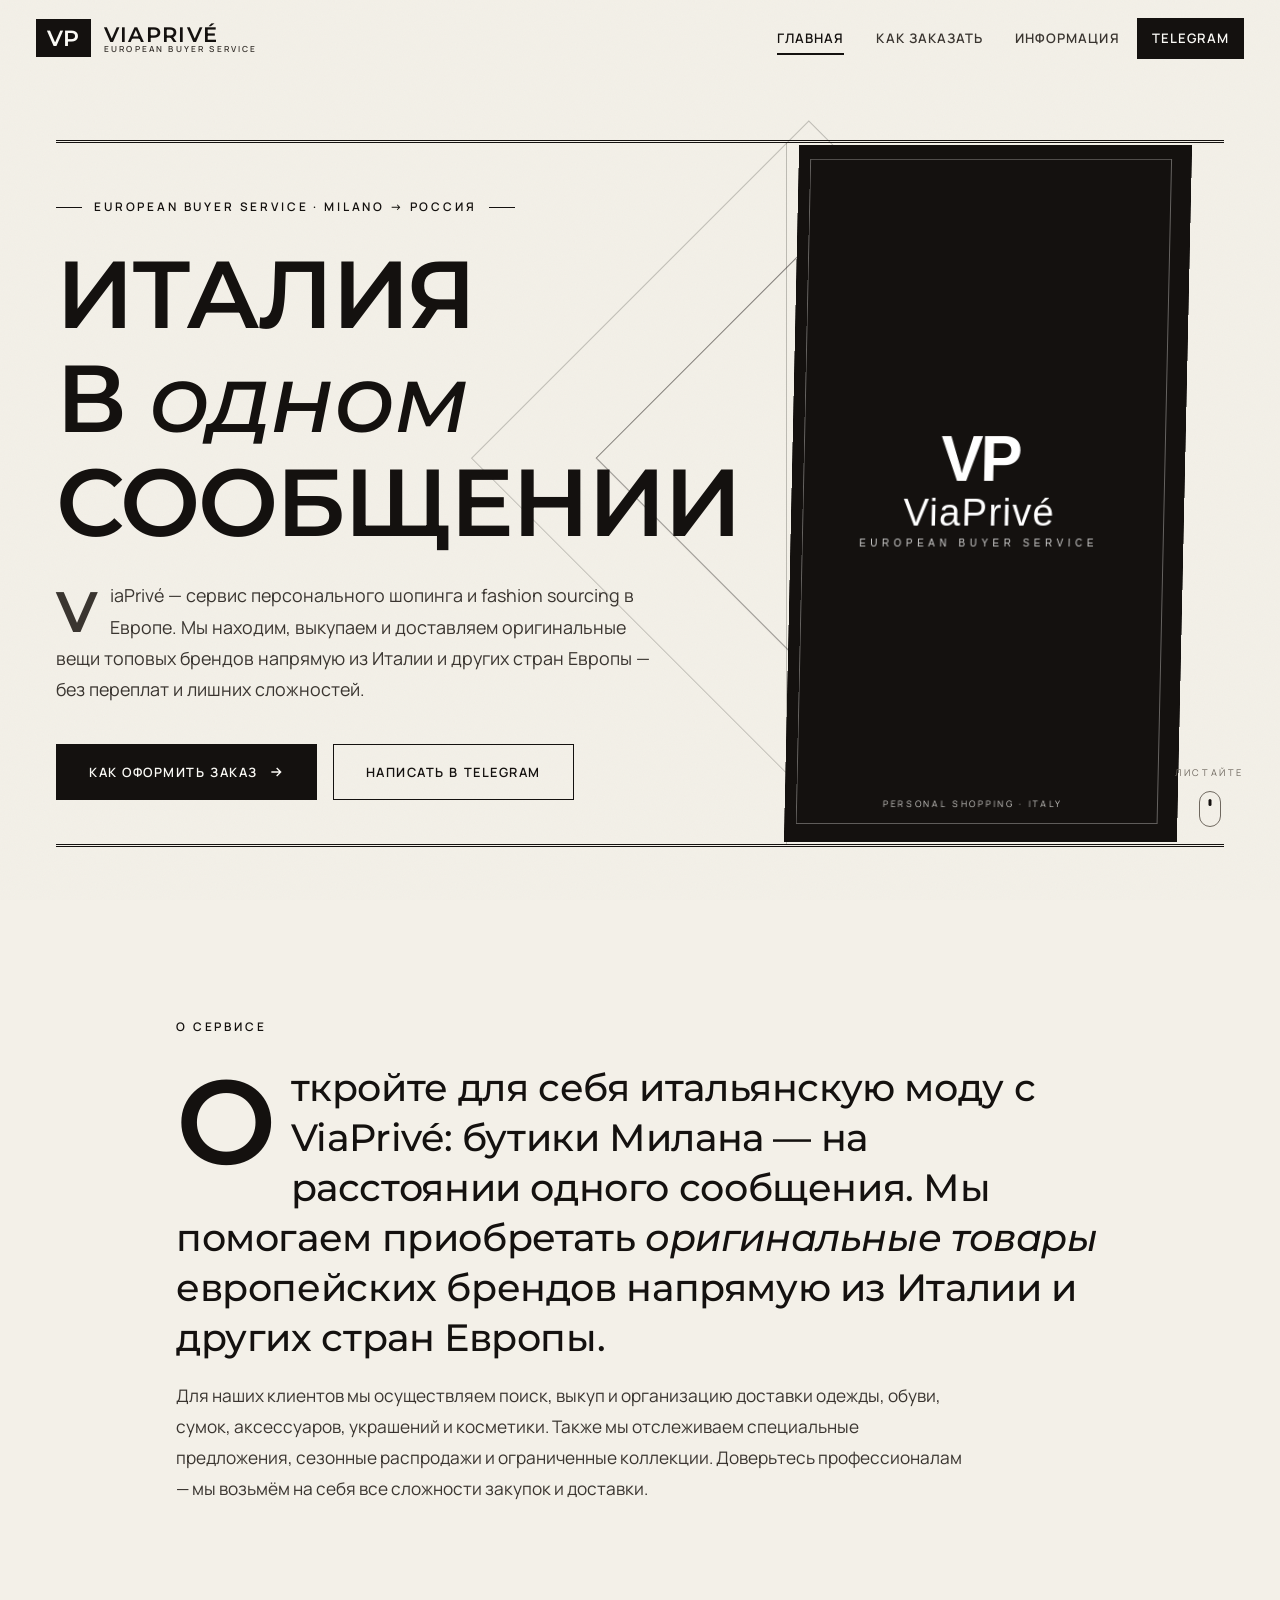
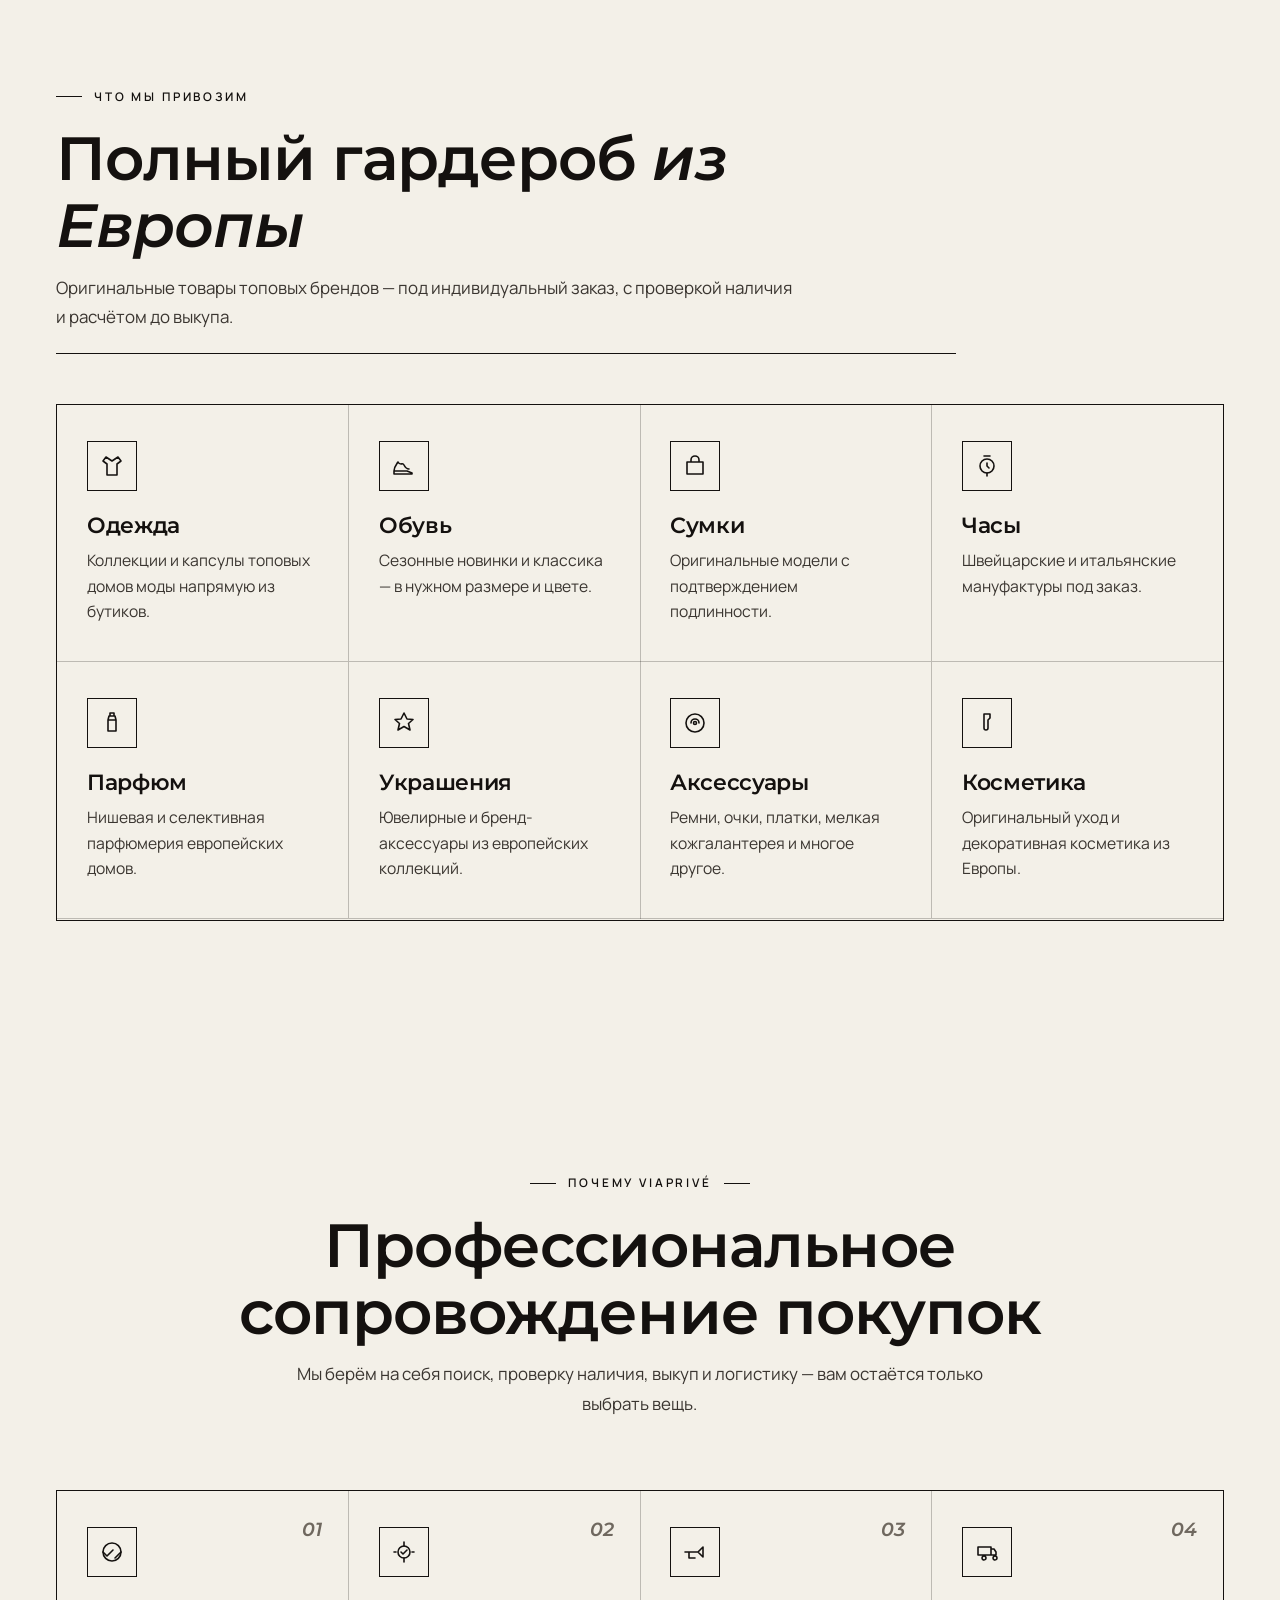
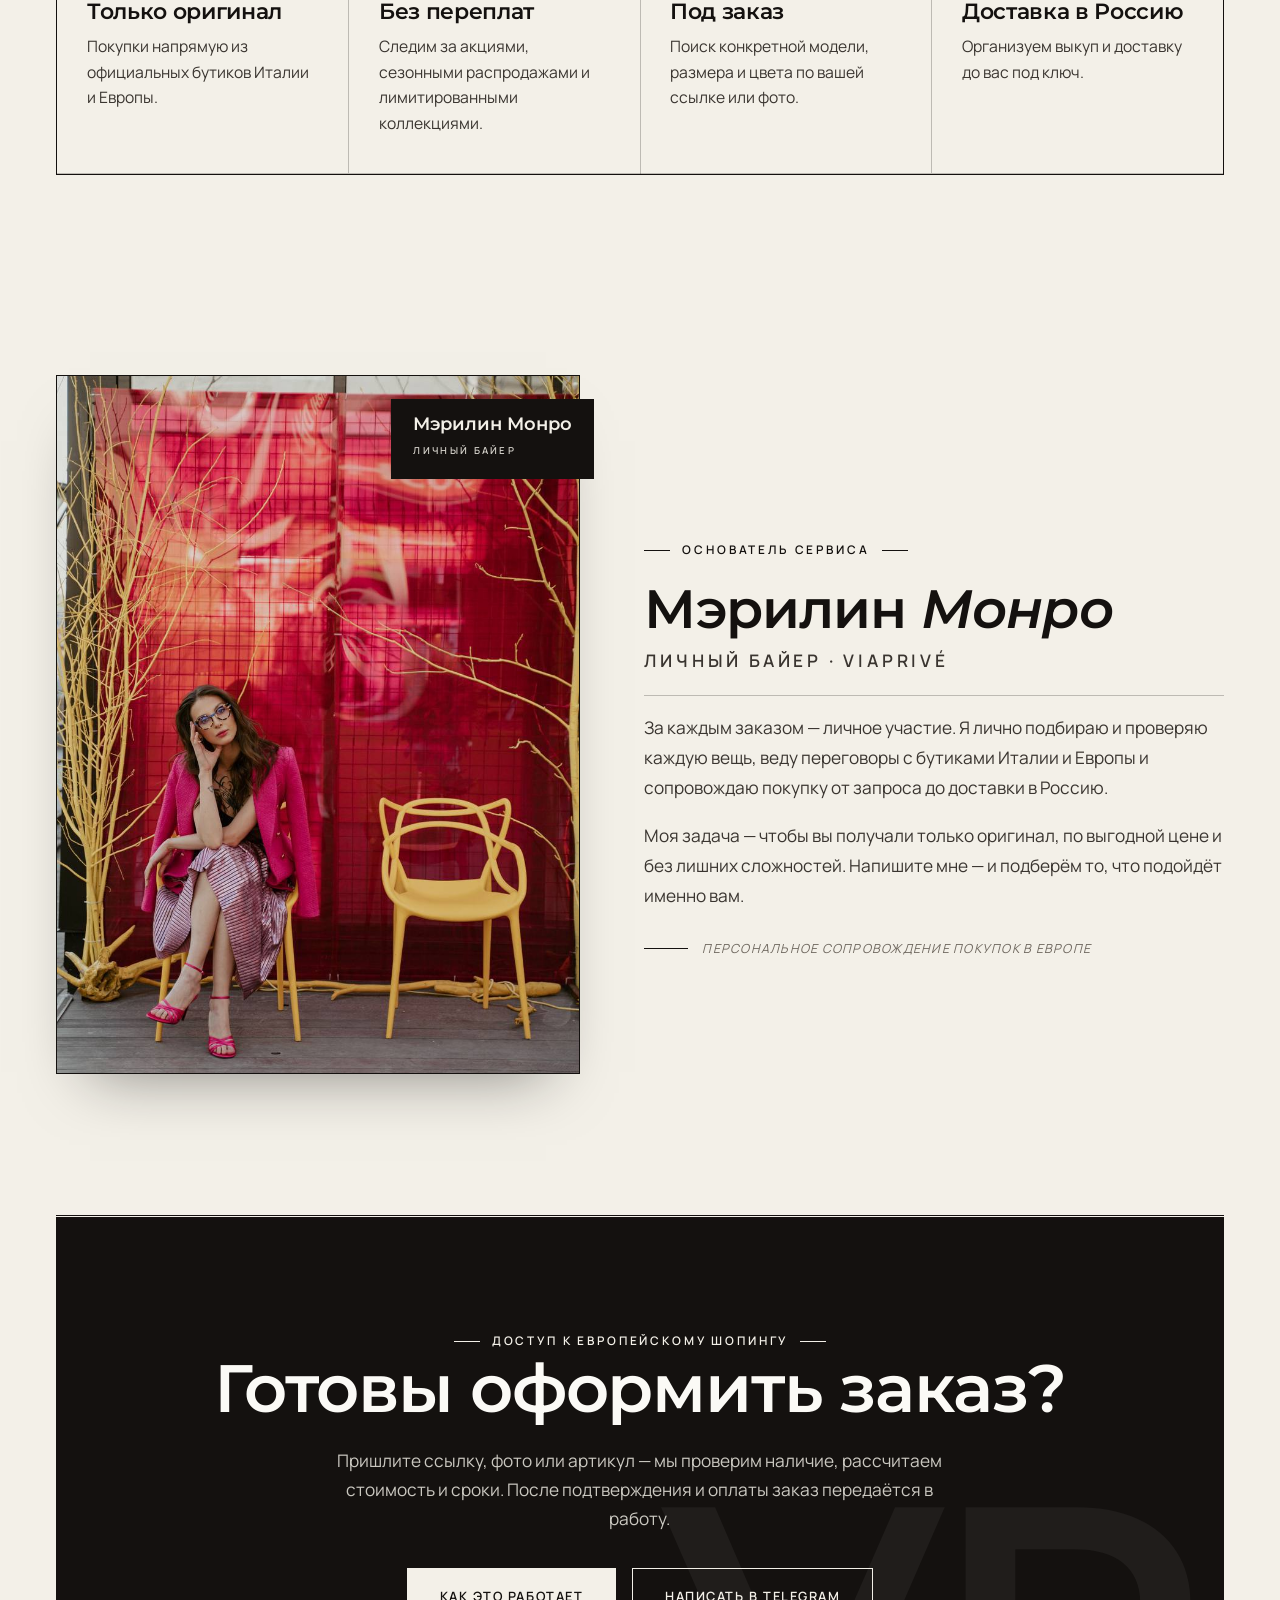
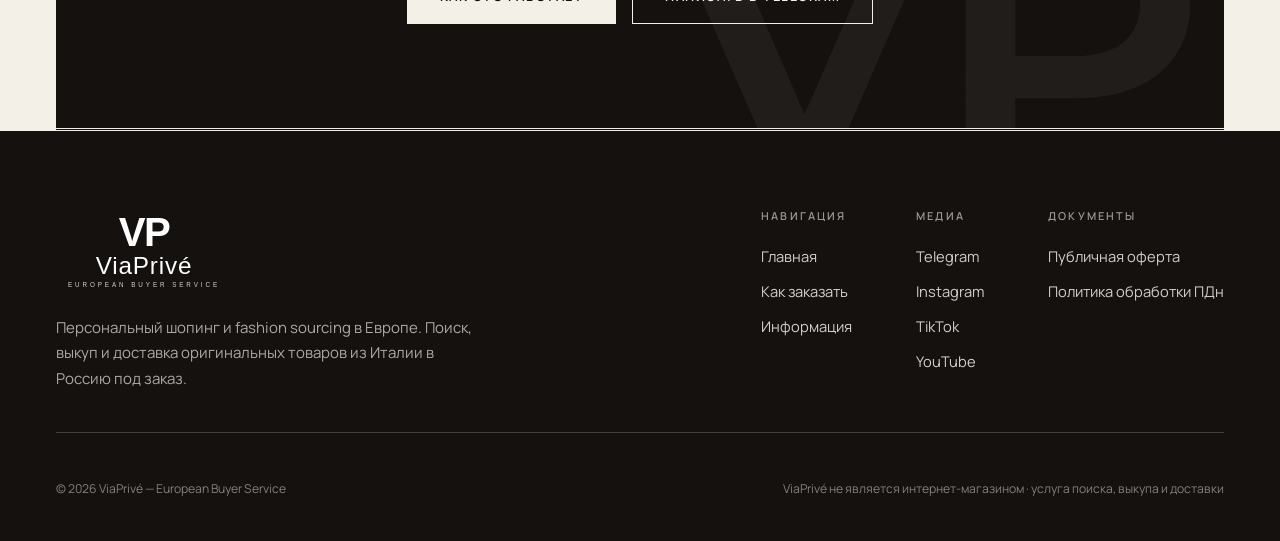
==== index.html @ d869f041 "Initial commit" ====
<!DOCTYPE html>
<html lang="ru">
<head>
<meta charset="UTF-8" />
<meta name="viewport" content="width=device-width, initial-scale=1.0" />
<title>ViaPrivé — персональный шопинг и fashion sourcing в Европе</title>
<meta name="description" content="ViaPrivé — сервис персонального шопинга и fashion sourcing в Европе. Поиск, выкуп и доставка оригинальной одежды, обуви, сумок, аксессуаров, часов и парфюма из Италии в Россию под заказ." />
<link rel="preconnect" href="https://fonts.googleapis.com">
<link rel="preconnect" href="https://fonts.gstatic.com" crossorigin>
<link href="https://fonts.googleapis.com/css2?family=Montserrat:ital,wght@0,300;0,400;0,500;0,600;0,700;1,400;1,500&family=Manrope:wght@300;400;500;600;700&display=swap" rel="stylesheet">
<link rel="stylesheet" href="assets/css/style.css">
<link rel="icon" href="assets/img/logo-dark.svg">
</head>
<body>

<!-- Занавес перехода -->
<div class="curtain"><img src="assets/img/logo-white.svg" alt="ViaPrivé"></div>

<!-- Навигация -->
<header class="nav">
  <a class="nav__logo" href="index.html" data-link><span class="mark">VP</span><span class="word"><b>ViaPrivé</b><small>European Buyer Service</small></span></a>
  <nav class="nav__links">
    <a href="index.html" class="active" data-link>Главная</a>
    <a href="order.html" data-link>Как заказать</a>
    <a href="info.html" data-link>Информация</a>
    <a href="#" class="nav__cta" target="_blank" rel="noopener">Telegram</a>
  </nav>
  <div class="nav__burger" aria-label="Меню"><span></span><span></span><span></span></div>
</header>

<!-- HERO -->
<section class="hero">
  <div class="hero__scene">
    <div class="hero__orb orb-1"></div>
    <div class="hero__orb orb-2"></div>
    <div class="hero__ring ring-1"></div>
    <div class="hero__ring ring-2"></div>
  </div>

  <div class="wrap">
    <div class="hero__inner">
      <div class="hero__copy">
        <span class="eyebrow">European Buyer Service · Milano → Россия</span>
        <h1>
          Италия<br>
          в <span class="serif-it gold">одном</span><br>
          сообщении
        </h1>
        <p class="hero__lead">
          ViaPrivé — сервис персонального шопинга и fashion sourcing в Европе.
          Мы находим, выкупаем и доставляем оригинальные вещи топовых брендов
          напрямую из Италии и других стран Европы — без переплат и лишних сложностей.
        </p>
        <div class="hero__actions">
          <a href="order.html" class="btn btn--gold" data-link>
            Как оформить заказ
            <svg viewBox="0 0 24 24" fill="none" stroke="currentColor" stroke-width="2"><path d="M5 12h14M13 6l6 6-6 6"/></svg>
          </a>
          <a href="#" class="btn btn--ghost" target="_blank" rel="noopener">Написать в Telegram</a>
        </div>
      </div>

      <div class="hero__card tilt" data-tilt="6">
        <img src="assets/img/logo-white.svg" alt="ViaPrivé">
        <span class="card-tag">Personal Shopping · Italy</span>
      </div>
    </div>
  </div>

  <div class="hero__scroll">
    <span>Листайте</span>
    <div class="mouse"></div>
  </div>
</section>

<!-- О СЕРВИСЕ -->
<section class="section">
  <div class="wrap lead-block reveal">
    <span class="eyebrow" style="display:block;margin-bottom:26px">О сервисе</span>
    <p>
      Откройте для себя итальянскую моду с ViaPrivé: бутики Милана — на расстоянии
      одного сообщения. Мы помогаем приобретать <span class="gold">оригинальные товары</span>
      европейских брендов напрямую из Италии и других стран Европы.
    </p>
    <p>
      Для наших клиентов мы осуществляем поиск, выкуп и организацию доставки одежды,
      обуви, сумок, аксессуаров, украшений и косметики. Также мы отслеживаем
      специальные предложения, сезонные распродажи и ограниченные коллекции.
      Доверьтесь профессионалам — мы возьмём на себя все сложности закупок и доставки.
    </p>
  </div>
</section>

<!-- КАТЕГОРИИ -->
<section class="section section--tight">
  <div class="wrap">
    <div class="section__head reveal">
      <span class="eyebrow">Что мы привозим</span>
      <h2>Полный гардероб <span class="serif-it gold">из Европы</span></h2>
      <p>Оригинальные товары топовых брендов — под индивидуальный заказ, с проверкой наличия и расчётом до выкупа.</p>
    </div>
    <div class="grid">
      <article class="card tilt reveal" data-d="1">
        <div class="card__icon"><svg viewBox="0 0 24 24" fill="none" stroke-width="1.6" stroke-linecap="round" stroke-linejoin="round"><path d="M6 3l6 4 6-4 3 4-4 3v11H7V10L3 7z"/></svg></div>
        <h3>Одежда</h3>
        <p>Коллекции и капсулы топовых домов моды напрямую из бутиков.</p>
      </article>
      <article class="card tilt reveal" data-d="2">
        <div class="card__icon"><svg viewBox="0 0 24 24" fill="none" stroke-width="1.6" stroke-linecap="round" stroke-linejoin="round"><path d="M2 17h13l5 2v1H2zM2 17c0-4 2-6 4-9 1 2 2 2 3 2s2-1 3 1 3 4 5 4"/></svg></div>
        <h3>Обувь</h3>
        <p>Сезонные новинки и классика — в нужном размере и цвете.</p>
      </article>
      <article class="card tilt reveal" data-d="3">
        <div class="card__icon"><svg viewBox="0 0 24 24" fill="none" stroke-width="1.6" stroke-linecap="round" stroke-linejoin="round"><path d="M4 8h16v12H4zM8 8V6a4 4 0 0 1 8 0v2"/></svg></div>
        <h3>Сумки</h3>
        <p>Оригинальные модели с подтверждением подлинности.</p>
      </article>
      <article class="card tilt reveal" data-d="4">
        <div class="card__icon"><svg viewBox="0 0 24 24" fill="none" stroke-width="1.6" stroke-linecap="round" stroke-linejoin="round"><circle cx="12" cy="12" r="7"/><path d="M12 9v3l2 2M9 2h6M12 19v3"/></svg></div>
        <h3>Часы</h3>
        <p>Швейцарские и итальянские мануфактуры под заказ.</p>
      </article>
      <article class="card tilt reveal" data-d="1">
        <div class="card__icon"><svg viewBox="0 0 24 24" fill="none" stroke-width="1.6" stroke-linecap="round" stroke-linejoin="round"><path d="M10 2h4v3h-4zM9 5h6l1 4H8zM8 9h8v11H8z"/></svg></div>
        <h3>Парфюм</h3>
        <p>Нишевая и селективная парфюмерия европейских домов.</p>
      </article>
      <article class="card tilt reveal" data-d="2">
        <div class="card__icon"><svg viewBox="0 0 24 24" fill="none" stroke-width="1.6" stroke-linecap="round" stroke-linejoin="round"><path d="M12 2l3 6 6 .5-4.5 4L18 19l-6-3.5L6 19l1.5-6.5L3 8.5 9 8z"/></svg></div>
        <h3>Украшения</h3>
        <p>Ювелирные и бренд-аксессуары из европейских коллекций.</p>
      </article>
      <article class="card tilt reveal" data-d="3">
        <div class="card__icon"><svg viewBox="0 0 24 24" fill="none" stroke-width="1.6" stroke-linecap="round" stroke-linejoin="round"><circle cx="12" cy="12" r="9"/><path d="M8 12a4 4 0 0 1 8 0"/><circle cx="12" cy="12" r="1.5"/></svg></div>
        <h3>Аксессуары</h3>
        <p>Ремни, очки, платки, мелкая кожгалантерея и многое другое.</p>
      </article>
      <article class="card tilt reveal" data-d="4">
        <div class="card__icon"><svg viewBox="0 0 24 24" fill="none" stroke-width="1.6" stroke-linecap="round" stroke-linejoin="round"><path d="M9 3h6v4l-2 2v8a2 2 0 0 1-2 2 2 2 0 0 1-2-2V9L9 7z"/></svg></div>
        <h3>Косметика</h3>
        <p>Оригинальный уход и декоративная косметика из Европы.</p>
      </article>
    </div>
  </div>
</section>

<!-- MARQUEE -->
<div class="marquee reveal">
  <div class="marquee__track">
    <span>Milano</span><span>·</span><span>Original</span><span>·</span><span>Personal Shopping</span><span>·</span><span>Italia</span><span>·</span><span>Fashion Sourcing</span><span>·</span><span>Europe</span><span>·</span>
    <span>Milano</span><span>·</span><span>Original</span><span>·</span><span>Personal Shopping</span><span>·</span><span>Italia</span><span>·</span><span>Fashion Sourcing</span><span>·</span><span>Europe</span><span>·</span>
  </div>
</div>

<!-- ПРЕИМУЩЕСТВА -->
<section class="section">
  <div class="wrap">
    <div class="section__head center reveal">
      <span class="eyebrow">Почему ViaPrivé</span>
      <h2>Профессиональное сопровождение покупок</h2>
      <p>Мы берём на себя поиск, проверку наличия, выкуп и логистику — вам остаётся только выбрать вещь.</p>
    </div>
    <div class="grid">
      <article class="card tilt reveal" data-d="1">
        <span class="card__num">01</span>
        <div class="card__icon"><svg viewBox="0 0 24 24" fill="none" stroke-width="1.6" stroke-linecap="round" stroke-linejoin="round"><path d="M3 12l4 4 6-6M21 12l-6 6"/><circle cx="12" cy="12" r="9"/></svg></div>
        <h3>Только оригинал</h3>
        <p>Покупки напрямую из официальных бутиков Италии и Европы.</p>
      </article>
      <article class="card tilt reveal" data-d="2">
        <span class="card__num">02</span>
        <div class="card__icon"><svg viewBox="0 0 24 24" fill="none" stroke-width="1.6" stroke-linecap="round" stroke-linejoin="round"><path d="M12 2v4M12 18v4M4 12H2M22 12h-2"/><circle cx="12" cy="12" r="6"/><path d="M9 12l2 2 4-4"/></svg></div>
        <h3>Без переплат</h3>
        <p>Следим за акциями, сезонными распродажами и лимитированными коллекциями.</p>
      </article>
      <article class="card tilt reveal" data-d="3">
        <span class="card__num">03</span>
        <div class="card__icon"><svg viewBox="0 0 24 24" fill="none" stroke-width="1.6" stroke-linecap="round" stroke-linejoin="round"><path d="M2 12h13l5-5v10l-5-5M6 12v6h6"/></svg></div>
        <h3>Под заказ</h3>
        <p>Поиск конкретной модели, размера и цвета по вашей ссылке или фото.</p>
      </article>
      <article class="card tilt reveal" data-d="4">
        <span class="card__num">04</span>
        <div class="card__icon"><svg viewBox="0 0 24 24" fill="none" stroke-width="1.6" stroke-linecap="round" stroke-linejoin="round"><path d="M3 7h13v8H3zM16 9h3l2 3v3h-5M7 18a2 2 0 1 0 0-.1M18 18a2 2 0 1 0 0-.1"/></svg></div>
        <h3>Доставка в Россию</h3>
        <p>Организуем выкуп и доставку до вас под ключ.</p>
      </article>
    </div>
  </div>
</section>

<!-- ОСНОВАТЕЛЬ -->
<section class="section founder">
  <div class="wrap">
    <div class="founder__inner">
      <div class="founder__media reveal">
        <div class="founder__photo tilt" data-tilt="6">
          <img src="assets/img/founder.jpg" alt="Арина Маликова — личный байер ViaPrivé">
        </div>
        <div class="founder__badge">
          <b>Мэрилин Монро</b>
          <span>Личный байер</span>
        </div>
      </div>
      <div class="founder__copy reveal" data-d="1">
        <span class="eyebrow">Основатель сервиса</span>
        <h2>Мэрилин<span class="serif-it gold"> Монро</span></h2>
        <p class="founder__role">Личный байер · ViaPrivé</p>
        <p>
          За каждым заказом — личное участие. Я лично подбираю и проверяю каждую вещь,
          веду переговоры с бутиками Италии и Европы и сопровождаю покупку от запроса
          до доставки в Россию.
        </p>
        <p>
          Моя задача — чтобы вы получали только оригинал, по выгодной цене и без лишних
          сложностей. Напишите мне — и подберём то, что подойдёт именно вам.
        </p>
        <div class="founder__sign">Персональное сопровождение покупок в Европе</div>
      </div>
    </div>
  </div>
</section>

<!-- CTA -->
<section class="cta">
  <div class="wrap">
    <div class="cta__card tilt reveal" data-tilt="4">
      <span class="eyebrow">Доступ к европейскому шопингу</span>
      <h2>Готовы оформить заказ?</h2>
      <p>Пришлите ссылку, фото или артикул — мы проверим наличие, рассчитаем стоимость и сроки. После подтверждения и оплаты заказ передаётся в работу.</p>
      <div class="cta__actions">
        <a href="order.html" class="btn btn--gold" data-link>Как это работает</a>
        <a href="#" class="btn btn--ghost" target="_blank" rel="noopener">Написать в Telegram</a>
      </div>
    </div>
  </div>
</section>

<!-- FOOTER -->
<footer class="footer">
  <div class="wrap">
    <div class="footer__top">
      <div class="footer__brand">
        <img src="assets/img/logo-white.svg" alt="ViaPrivé">
        <p>Персональный шопинг и fashion sourcing в Европе. Поиск, выкуп и доставка оригинальных товаров из Италии в Россию под заказ.</p>
      </div>
      <div class="footer__cols">
        <div class="footer__col">
          <h4>Навигация</h4>
          <a href="index.html" data-link>Главная</a>
          <a href="order.html" data-link>Как заказать</a>
          <a href="info.html" data-link>Информация</a>
        </div>
        <div class="footer__col">
          <h4>Медиа</h4>
          <a href="#" target="_blank" rel="noopener">Telegram</a>
          <a href="#" target="_blank" rel="noopener">Instagram</a>
          <a href="#" target="_blank" rel="noopener">TikTok</a>
          <a href="#" target="_blank" rel="noopener">YouTube</a>
        </div>
        <div class="footer__col">
          <h4>Документы</h4>
          <a href="info.html" data-link>Публичная оферта</a>
          <a href="info.html" data-link>Политика обработки ПДн</a>
        </div>
      </div>
    </div>
    <div class="footer__bottom">
      <span>© 2026 ViaPrivé — European Buyer Service</span>
      <span>ViaPrivé не является интернет-магазином · услуга поиска, выкупа и доставки</span>
    </div>
  </div>
</footer>

<script src="assets/js/main.js"></script>
</body>
</html>
---- assets/css/style.css ----
/* ============================================================
   ViaPrivé — European Buyer Service
   ГАЗЕТА · чёрно-белая печать · засечные заголовки + читаемый текст
   ============================================================ */

:root {
  --paper:    #f3f0e8;
  --paper-2:  #eae6db;
  --white:    #fbfaf6;
  --ink:      #14110f;
  --ink-soft: #3a3530;
  --ink-dim:  #6f685f;
  --line:     rgba(20,17,15,.24);
  --line-2:   rgba(20,17,15,.5);
  --maxw:     1240px;
  --display: "Montserrat", -apple-system, BlinkMacSystemFont, sans-serif; /* заголовки — премиальный sans */
  --sans:    "Manrope", -apple-system, BlinkMacSystemFont, sans-serif;     /* читаемый текст */
  --ease:  cubic-bezier(.22,.61,.36,1);
}

* { margin: 0; padding: 0; box-sizing: border-box; }
html { scroll-behavior: smooth; }

body {
  font-family: var(--sans);
  background: var(--paper);
  color: var(--ink);
  font-size: 17px;
  line-height: 1.72;
  overflow-x: hidden;
  -webkit-font-smoothing: antialiased;
}
/* лёгкая газетная зернистость */
body::after {
  content: ""; position: fixed; inset: 0; z-index: -1; pointer-events: none;
  background-image: url("data:image/svg+xml,%3Csvg xmlns='http://www.w3.org/2000/svg' width='120' height='120'%3E%3Cfilter id='n'%3E%3CfeTurbulence type='fractalNoise' baseFrequency='.85' numOctaves='2'/%3E%3C/filter%3E%3Crect width='100%25' height='100%25' filter='url(%23n)' opacity='.03'/%3E%3C/svg%3E");
  mix-blend-mode: multiply;
}

img { max-width: 100%; display: block; }
a { color: inherit; text-decoration: none; }
.wrap { width: 100%; max-width: var(--maxw); margin: 0 auto; padding: 0 36px; }

/* ---------- Типографика ---------- */
h1, h2, h3 { font-family: var(--display); font-weight: 600; line-height: 1.1; letter-spacing: -.015em; }
.eyebrow {
  display: inline-flex; align-items: center; gap: 12px;
  font-family: var(--sans); font-size: .74rem; letter-spacing: .24em; text-transform: uppercase;
  color: var(--ink); font-weight: 600;
}
.eyebrow::before { content: ""; width: 26px; height: 1px; background: var(--ink); }
.eyebrow::after  { content: ""; width: 26px; height: 1px; background: var(--ink); }
.section__head:not(.center) .eyebrow::after { display: none; }
.gold { font-style: italic; font-weight: inherit; }
.serif-it { font-style: italic; font-weight: 600; }
.flag { font-size: 1.5em; line-height: 0; letter-spacing: 0; vertical-align: -.3em; margin-right: .2em; }

/* ============================================================
   Навигация
   ============================================================ */
.nav {
  position: fixed; top: 0; left: 0; right: 0; z-index: 100;
  display: flex; align-items: center; justify-content: space-between;
  padding: 18px 36px; background: transparent;
  border-bottom: 1px solid transparent;
  transition: background .4s var(--ease), padding .4s var(--ease), border-color .4s;
}
.nav.scrolled {
  background: rgba(243,240,232,.94); backdrop-filter: blur(10px);
  padding: 11px 36px; border-bottom: 3px double var(--ink);
}
.nav__logo { display: flex; align-items: center; gap: 13px; transition: transform .5s var(--ease); }
.nav__logo:hover { transform: scale(1.02); }
.nav__logo .mark {
  font-family: var(--display); font-size: 1.4rem; font-weight: 600; letter-spacing: .02em;
  color: var(--white); line-height: 1; background: var(--ink); padding: 8px 11px;
}
.nav__logo .word { display: flex; flex-direction: column; line-height: 1.04; }
.nav__logo .word b { font-family: var(--display); font-size: 1.34rem; font-weight: 600; letter-spacing: .06em; text-transform: uppercase; color: var(--ink); }
.nav__logo .word small { font-family: var(--sans); font-size: .52rem; letter-spacing: .26em; text-transform: uppercase; color: var(--ink-soft); font-weight: 600; }
.nav.scrolled .nav__logo .mark { padding: 5px 9px; font-size: 1.35rem; }
.nav__links { display: flex; gap: 2px; align-items: center; }
.nav__links a {
  font-family: var(--sans); font-size: .82rem; letter-spacing: .08em; text-transform: uppercase; font-weight: 600;
  color: var(--ink-soft); padding: 9px 15px; position: relative; transition: color .3s;
}
.nav__links a:hover { color: var(--ink); }
.nav__links a.active { color: var(--ink); }
.nav__links a.active::after { content: ""; position: absolute; left: 15px; right: 15px; bottom: 4px; height: 2px; background: var(--ink); }
.nav__cta { background: var(--ink) !important; color: var(--white) !important; }
.nav__cta:hover { background: #000 !important; }
.nav__burger { display: none; flex-direction: column; gap: 5px; cursor: pointer; padding: 8px; }
.nav__burger span { width: 24px; height: 2px; background: var(--ink); transition: .3s; }

/* ============================================================
   Кнопки
   ============================================================ */
.btn {
  display: inline-flex; align-items: center; gap: 10px;
  font-family: var(--sans); font-size: .8rem; letter-spacing: .12em; text-transform: uppercase; font-weight: 600;
  padding: 16px 32px; cursor: pointer; border: 1.5px solid var(--ink);
  transition: transform .3s var(--ease), background .3s, color .3s, box-shadow .3s;
}
.btn--gold { background: var(--ink); color: var(--white); }
.btn--gold:hover { transform: translateY(-2px); box-shadow: 0 16px 30px -16px rgba(20,17,15,.5); background: #000; }
.btn--ghost { background: transparent; color: var(--ink); }
.btn--ghost:hover { background: var(--ink); color: var(--white); transform: translateY(-2px); }
.btn svg { width: 16px; height: 16px; }

/* ============================================================
   HERO — первая полоса
   ============================================================ */
.hero {
  position: relative; min-height: 100vh; display: flex; align-items: center;
  padding: 140px 0 70px; perspective: 1400px; overflow: hidden;
}
.hero__scene { position: absolute; inset: 0; transform-style: preserve-3d; will-change: transform; }
.hero__orb { display: none; }
.hero__ring { position: absolute; border: 1px solid var(--line); border-radius: 0; }
.ring-1 { width: 580px; height: 580px; top: 50%; left: 66%; transform: translate(-50%,-50%) translateZ(-300px) rotate(45deg); }
.ring-2 { width: 360px; height: 360px; top: 50%; left: 66%; transform: translate(-50%,-50%) translateZ(-160px) rotate(45deg); border-color: var(--line-2); }

.hero__inner {
  position: relative; z-index: 3; display: grid;
  grid-template-columns: 1fr .92fr; gap: 0; align-items: stretch; width: 100%;
  transform-style: preserve-3d;
  border-top: 3px double var(--ink); border-bottom: 3px double var(--ink);
}
.hero__copy { transform: translateZ(60px); padding: 44px 46px 44px 0; }
.hero__copy:not(:last-child) { border-right: 1px solid var(--line); }
.hero__inner > .hero__copy:only-child { padding: 44px 0; max-width: 900px; }
.hero__copy .eyebrow { margin-bottom: 24px; }
.hero h1 { font-size: clamp(3rem, 7.4vw, 6.2rem); font-weight: 600; letter-spacing: -.02em; text-transform: uppercase; margin-bottom: 26px; }
.hero h1 .gold, .hero h1 .serif-it { display: inline-block; text-transform: none; font-weight: 500; }
.hero__lead { font-size: 1.12rem; line-height: 1.75; color: var(--ink-soft); max-width: 34em; margin-bottom: 38px; }
.hero__lead::first-letter { float: left; font-family: var(--display); font-weight: 600; font-size: 3.2em; line-height: .82; padding: 8px 12px 0 0; }
.hero__actions { display: flex; gap: 16px; flex-wrap: wrap; }

/* Плашка-объявление с логотипом */
.hero__card {
  position: relative; justify-self: stretch; align-self: stretch; min-height: 340px;
  background: var(--ink); display: grid; place-items: center;
  transform-style: preserve-3d; transform: translateZ(70px); transition: transform .2s ease-out;
}
.hero__card::before { content: ""; position: absolute; inset: 16px; border: 1px solid rgba(251,250,246,.35); transform: translateZ(20px); }
.hero__card img { width: 70%; transform: translateZ(40px); }
.hero__card .card-tag {
  position: absolute; bottom: 26px; font-family: var(--sans); font-size: .56rem;
  letter-spacing: .3em; text-transform: uppercase; color: var(--white); opacity: .8; transform: translateZ(40px);
}

.hero__scroll {
  position: absolute; bottom: 90px; right: 36px; z-index: 4;
  display: flex; flex-direction: column; align-items: center; gap: 10px;
  font-size: .58rem; letter-spacing: .28em; text-transform: uppercase; color: var(--ink-dim); pointer-events: none;
}
.hero__scroll .mouse { width: 22px; height: 36px; border: 1px solid var(--ink-dim); border-radius: 14px; position: relative; }
.hero__scroll .mouse::after { content: ""; position: absolute; top: 7px; left: 50%; transform: translateX(-50%); width: 3px; height: 7px; border-radius: 3px; background: var(--ink); animation: scrolldot 1.8s infinite; }
@keyframes scrolldot { 0%{opacity:0;transform:translate(-50%,0)} 40%{opacity:1} 80%{opacity:0;transform:translate(-50%,12px)} }

/* ============================================================
   Секции
   ============================================================ */
section { position: relative; }
.section { padding: 100px 0; }
.section--tight { padding: 72px 0; }
.section__head { max-width: 900px; margin-bottom: 50px; padding-bottom: 22px; border-bottom: 1px solid var(--ink); }
.section__head.center { margin-left: auto; margin-right: auto; text-align: center; border-bottom: none; }
.section__head .eyebrow { margin-bottom: 18px; }
.section__head h2 { font-size: clamp(2.2rem, 5vw, 3.8rem); font-weight: 600; }
.section__head p { color: var(--ink-soft); font-size: 1.06rem; max-width: 44em; margin-top: 14px; }
.section__head.center p { margin-left: auto; margin-right: auto; }

.divider { width: 100%; height: 1px; border: 0; background: var(--ink); }

/* Лид — крупная подводка с буквицей */
.lead-block { max-width: 1000px; }
.lead-block p:first-of-type {
  font-family: var(--display); font-weight: 500; font-size: clamp(1.5rem, 3vw, 2.4rem);
  line-height: 1.3; letter-spacing: -.01em; color: var(--ink);
}
.lead-block p:first-of-type::first-letter { float: left; font-family: var(--display); font-weight: 600; font-size: 3.1em; line-height: .82; padding: 10px 14px 0 0; }
.lead-block p + p { margin-top: 1em; font-family: var(--sans); font-weight: 400; font-size: 1.08rem; line-height: 1.8; color: var(--ink-soft); max-width: 46em; }

/* ============================================================
   Сетка категорий — газетные ячейки
   ============================================================ */
.grid { display: grid; grid-template-columns: repeat(auto-fit, minmax(240px, 1fr)); gap: 0; border: 1px solid var(--ink); }
.card {
  position: relative; background: transparent; border-right: 1px solid var(--line); border-bottom: 1px solid var(--line);
  padding: 36px 30px; overflow: hidden; transform-style: preserve-3d;
  transition: transform .25s var(--ease), background .3s, color .3s; will-change: transform;
}
.card:hover { background: var(--ink); z-index: 2; }
.card:hover h3, .card:hover p { color: var(--paper); }
.card:hover .card__icon { border-color: rgba(251,250,246,.5); }
.card:hover .card__icon svg { stroke: var(--paper); }
.card__icon {
  width: 50px; height: 50px; margin-bottom: 22px; display: grid; place-items: center;
  border: 1px solid var(--ink); background: transparent; transform: translateZ(40px); transition: border-color .3s;
}
.card__icon svg { width: 24px; height: 24px; stroke: var(--ink); transition: stroke .3s; }
.card h3 { font-family: var(--display); font-size: 1.4rem; font-weight: 600; margin-bottom: 10px; transition: color .3s; }
.card p { color: var(--ink-soft); font-size: .98rem; line-height: 1.65; transition: color .3s; }
.card__num { position: absolute; top: 22px; right: 26px; font-family: var(--display); font-weight: 600; font-style: italic; font-size: 1.2rem; color: var(--ink-dim); }

/* ============================================================
   Шаги
   ============================================================ */
.steps { display: grid; gap: 0; border-top: 2px solid var(--ink); }
.step {
  display: grid; grid-template-columns: 110px 1fr; gap: 30px; align-items: baseline;
  padding: 34px 16px; border-bottom: 1px solid var(--line);
  transition: background .3s var(--ease), padding-left .3s;
}
.step:hover { background: var(--ink); padding-left: 32px; }
.step:hover h3, .step:hover p { color: var(--paper); }
.step:hover .step__n { color: var(--paper); }
.step__n { font-family: var(--display); font-weight: 500; font-size: 3.6rem; line-height: .85; color: var(--ink); transition: color .3s; }
.step h3 { font-family: var(--display); font-size: 1.5rem; font-weight: 600; margin-bottom: 6px; transition: color .3s; }
.step p { color: var(--ink-soft); font-size: 1.02rem; transition: color .3s; }

/* ============================================================
   Marquee
   ============================================================ */
.marquee { overflow: hidden; padding: 16px 0; background: var(--ink); color: var(--paper); }
.marquee__track { display: flex; gap: 44px; width: max-content; animation: marquee 38s linear infinite; }
.marquee:hover .marquee__track { animation-play-state: paused; }
.marquee span { font-family: var(--display); font-size: 1.4rem; font-weight: 600; font-style: italic; letter-spacing: .01em; white-space: nowrap; color: var(--paper); }
@keyframes marquee { to { transform: translateX(-50%); } }

/* ============================================================
   Заметки
   ============================================================ */
.notes { display: grid; gap: 0; border-top: 2px solid var(--ink); }
.note { display: flex; gap: 22px; align-items: flex-start; padding: 24px 8px; border-bottom: 1px solid var(--line); transition: background .3s, padding-left .3s; }
.note:hover { background: var(--white); padding-left: 18px; }
.note__mark { flex: none; width: 32px; height: 32px; font-weight: 600; font-family: var(--display); display: grid; place-items: center; color: var(--white); background: var(--ink); }
.note__mark svg { stroke: var(--white); }
.note p { color: var(--ink-soft); font-size: 1.04rem; line-height: 1.65; }
.note strong { color: var(--ink); font-weight: 600; }

/* Оферта */
.callout { border: 1px solid var(--ink); padding: 38px 42px; background: var(--white); position: relative; }
.callout .eyebrow { margin-bottom: 16px; }
.callout p { color: var(--ink-soft); font-size: 1.05rem; line-height: 1.7; }
.callout p + p { margin-top: .8em; }

/* ============================================================
   Видеоблок — крупный 16:9
   ============================================================ */
.videoblock__frame {
  margin: 0 auto; max-width: 1040px; position: relative; overflow: hidden;
  aspect-ratio: 16 / 9; background: #000; border: 1px solid var(--ink);
  box-shadow: 0 40px 80px -50px rgba(20,17,15,.6);
}
.videoblock__frame video { width: 100%; height: 100%; object-fit: cover; display: block; }

/* ============================================================
   CTA
   ============================================================ */
.cta { padding: 0; }
.cta__card {
  max-width: none; margin: 0; padding: 104px 50px; text-align: center;
  background: var(--ink); color: var(--paper); position: relative; overflow: hidden;
  border-top: 3px double var(--paper); border-bottom: 3px double var(--paper);
}
.cta__card::before { content: "VP"; position: absolute; right: 2%; bottom: -20%; font-family: var(--display); font-weight: 600; font-size: 24rem; letter-spacing: -.02em; color: rgba(251,250,246,.05); line-height: 1; pointer-events: none; }
.cta__card .eyebrow { color: var(--paper); justify-content: center; }
.cta__card .eyebrow::before, .cta__card .eyebrow::after { background: var(--paper); }
.cta__card h2 { font-size: clamp(2.4rem, 5.5vw, 4.2rem); font-weight: 600; margin-bottom: 20px; color: var(--white); position: relative; }
.cta__card p { color: rgba(243,240,232,.82); max-width: 36em; margin: 0 auto 34px; font-size: 1.08rem; line-height: 1.7; position: relative; }
.cta__actions { display: flex; gap: 16px; justify-content: center; flex-wrap: wrap; position: relative; }
.cta__card .btn--gold { background: var(--paper); color: var(--ink); border-color: var(--paper); }
.cta__card .btn--gold:hover { background: var(--white); }
.cta__card .btn--ghost { color: var(--paper); border-color: var(--paper); }
.cta__card .btn--ghost:hover { background: var(--paper); color: var(--ink); }

/* ============================================================
   Медиа / контакты
   ============================================================ */
.media-grid { display: grid; grid-template-columns: repeat(auto-fit, minmax(220px,1fr)); gap: 0; border: 1px solid var(--ink); }
.media { display: flex; align-items: center; gap: 16px; padding: 30px 26px; border-right: 1px solid var(--line); border-bottom: 1px solid var(--line); background: transparent; transition: background .3s, color .3s; }
.media:hover { background: var(--ink); }
.media:hover b { color: var(--white); }
.media:hover span { color: rgba(243,240,232,.8); }
.media:hover .media__ic { border-color: rgba(251,250,246,.5); color: var(--paper); }
.media__ic { flex: none; width: 46px; height: 46px; display: grid; place-items: center; background: transparent; border: 1px solid var(--ink); color: var(--ink); transition: border-color .3s, color .3s; }
.media__ic svg { width: 22px; height: 22px; }
.media b { display: block; font-family: var(--display); font-size: 1.1rem; color: var(--ink); font-weight: 600; transition: color .3s; }
.media span { font-size: .82rem; color: var(--ink-dim); transition: color .3s; }

/* ============================================================
   Основатель
   ============================================================ */
.founder { position: relative; perspective: 1400px; }
.founder__inner { display: grid; grid-template-columns: .95fr 1.05fr; gap: 64px; align-items: center; }
.founder__media { position: relative; transform-style: preserve-3d; padding-bottom: 40px; }
.founder__photo { position: relative; overflow: hidden; border: 1px solid var(--ink); aspect-ratio: 3/4; box-shadow: 0 32px 60px -34px rgba(20,17,15,.5); transition: transform .25s var(--ease); will-change: transform; }
.founder__photo img { width: 100%; height: 100%; object-fit: cover; }
.founder__photo--sm { display: none; }
.founder__badge { position: absolute; top: 24px; right: -14px; padding: 16px 22px; background: var(--ink); color: var(--paper); transform: translateZ(70px); z-index: 4; }
.founder__badge b { display: block; font-family: var(--display); font-size: 1.1rem; font-weight: 600; line-height: 1.05; }
.founder__badge span { font-family: var(--sans); font-size: .6rem; letter-spacing: .24em; text-transform: uppercase; font-weight: 600; opacity: .85; }
.founder__copy .eyebrow { margin-bottom: 18px; }
.founder__copy h2 { font-family: var(--display); font-size: clamp(2.2rem, 4.6vw, 3.4rem); font-weight: 600; margin-bottom: 8px; }
.founder__role { font-family: var(--sans); color: var(--ink); font-weight: 600; font-size: .76rem; letter-spacing: .22em; text-transform: uppercase; margin-bottom: 24px; padding-bottom: 18px; border-bottom: 1px solid var(--line); }
.founder__copy p { color: var(--ink-soft); font-size: 1.08rem; line-height: 1.75; margin-bottom: 1em; }
.founder__sign { margin-top: 26px; display: flex; align-items: center; gap: 14px; color: var(--ink-dim); font-size: .78rem; letter-spacing: .1em; text-transform: uppercase; font-style: italic; }
.founder__sign::before { content: ""; width: 44px; height: 1px; background: var(--ink); }

/* ============================================================
   Footer
   ============================================================ */
.footer { background: var(--ink); color: var(--paper); padding: 76px 0 42px; }
.footer__top { display: flex; justify-content: space-between; gap: 50px; flex-wrap: wrap; margin-bottom: 46px; padding-bottom: 40px; border-bottom: 1px solid rgba(243,240,232,.22); }
.footer__brand img { height: 88px; width: auto; margin-bottom: 20px; }
.footer__brand p { color: rgba(243,240,232,.68); max-width: 28em; font-size: .94rem; line-height: 1.7; }
.footer__cols { display: flex; gap: 64px; flex-wrap: wrap; }
.footer__col h4 { font-family: var(--sans); font-size: .68rem; letter-spacing: .2em; text-transform: uppercase; color: rgba(243,240,232,.6); margin-bottom: 18px; font-weight: 600; }
.footer__col a, .footer__col p { display: block; color: rgba(243,240,232,.85); font-size: .92rem; margin-bottom: 10px; transition: color .3s; }
.footer__col a:hover { color: var(--white); text-decoration: underline; }
.footer__bottom { display: flex; justify-content: space-between; gap: 20px; flex-wrap: wrap; color: rgba(243,240,232,.5); font-size: .76rem; }

/* ============================================================
   Появление
   ============================================================ */
.reveal { opacity: 0; transform: translateY(34px); transition: opacity .9s var(--ease), transform .9s var(--ease); }
.reveal.in { opacity: 1; transform: none; }
.reveal[data-d="1"] { transition-delay: .07s; }
.reveal[data-d="2"] { transition-delay: .14s; }
.reveal[data-d="3"] { transition-delay: .21s; }
.reveal[data-d="4"] { transition-delay: .28s; }

/* ============================================================
   Переход (занавес)
   ============================================================ */
.curtain { position: fixed; inset: 0; z-index: 9999; background: var(--ink); display: grid; place-items: center; transform: translateY(0); transition: transform .8s var(--ease); }
.curtain img { height: 116px; width: auto; opacity: 0; animation: curtainLogo 1s var(--ease) forwards; }
.curtain.up { transform: translateY(-100%); }
@keyframes curtainLogo { 0%{opacity:0; transform:scale(.92)} 100%{opacity:1; transform:scale(1)} }
body.leaving .curtain { transition: transform .6s var(--ease); }

/* ============================================================
   Адаптив
   ============================================================ */
@media (max-width: 940px) {
  .hero__inner { grid-template-columns: 1fr; }
  .hero__copy { transform: none; padding: 30px 0; border-right: none; border-bottom: 1px solid var(--line); }
  .hero__card { min-height: 280px; transform: translateZ(0); }
  .nav__links { display: none; position: fixed; top: 60px; right: 16px; left: 16px;
    flex-direction: column; background: var(--paper); border: 1px solid var(--ink); padding: 12px; gap: 2px; box-shadow: 0 24px 44px -24px rgba(20,17,15,.45); }
  .nav__links.open { display: flex; }
  .nav__links a { padding: 13px; text-align: center; }
  .nav__burger { display: flex; }
  .founder__inner { grid-template-columns: 1fr; gap: 50px; }
  .founder__media { max-width: 440px; margin: 0 auto; }
  .founder__badge { right: 0; top: 16px; }
  .step { grid-template-columns: 70px 1fr; gap: 18px; padding: 26px 8px; }
  .step__n { font-size: 3rem; }
  .footer__top { flex-direction: column; }
  .hero__scroll { display: none; }
}
@media (max-height: 760px) { .hero__scroll { display: none; } }
@media (max-width: 560px) {
  .wrap { padding: 0 22px; }
  .nav { padding: 14px 22px; }
  .section { padding: 70px 0; }
  .btn { padding: 14px 24px; }
  .cta__card { padding: 70px 22px; }
  .hero__lead::first-letter { font-size: 2.8em; }
}
@media (prefers-reduced-motion: reduce) {
  * { animation: none !important; transition: none !important; }
  .reveal { opacity: 1; transform: none; }
}
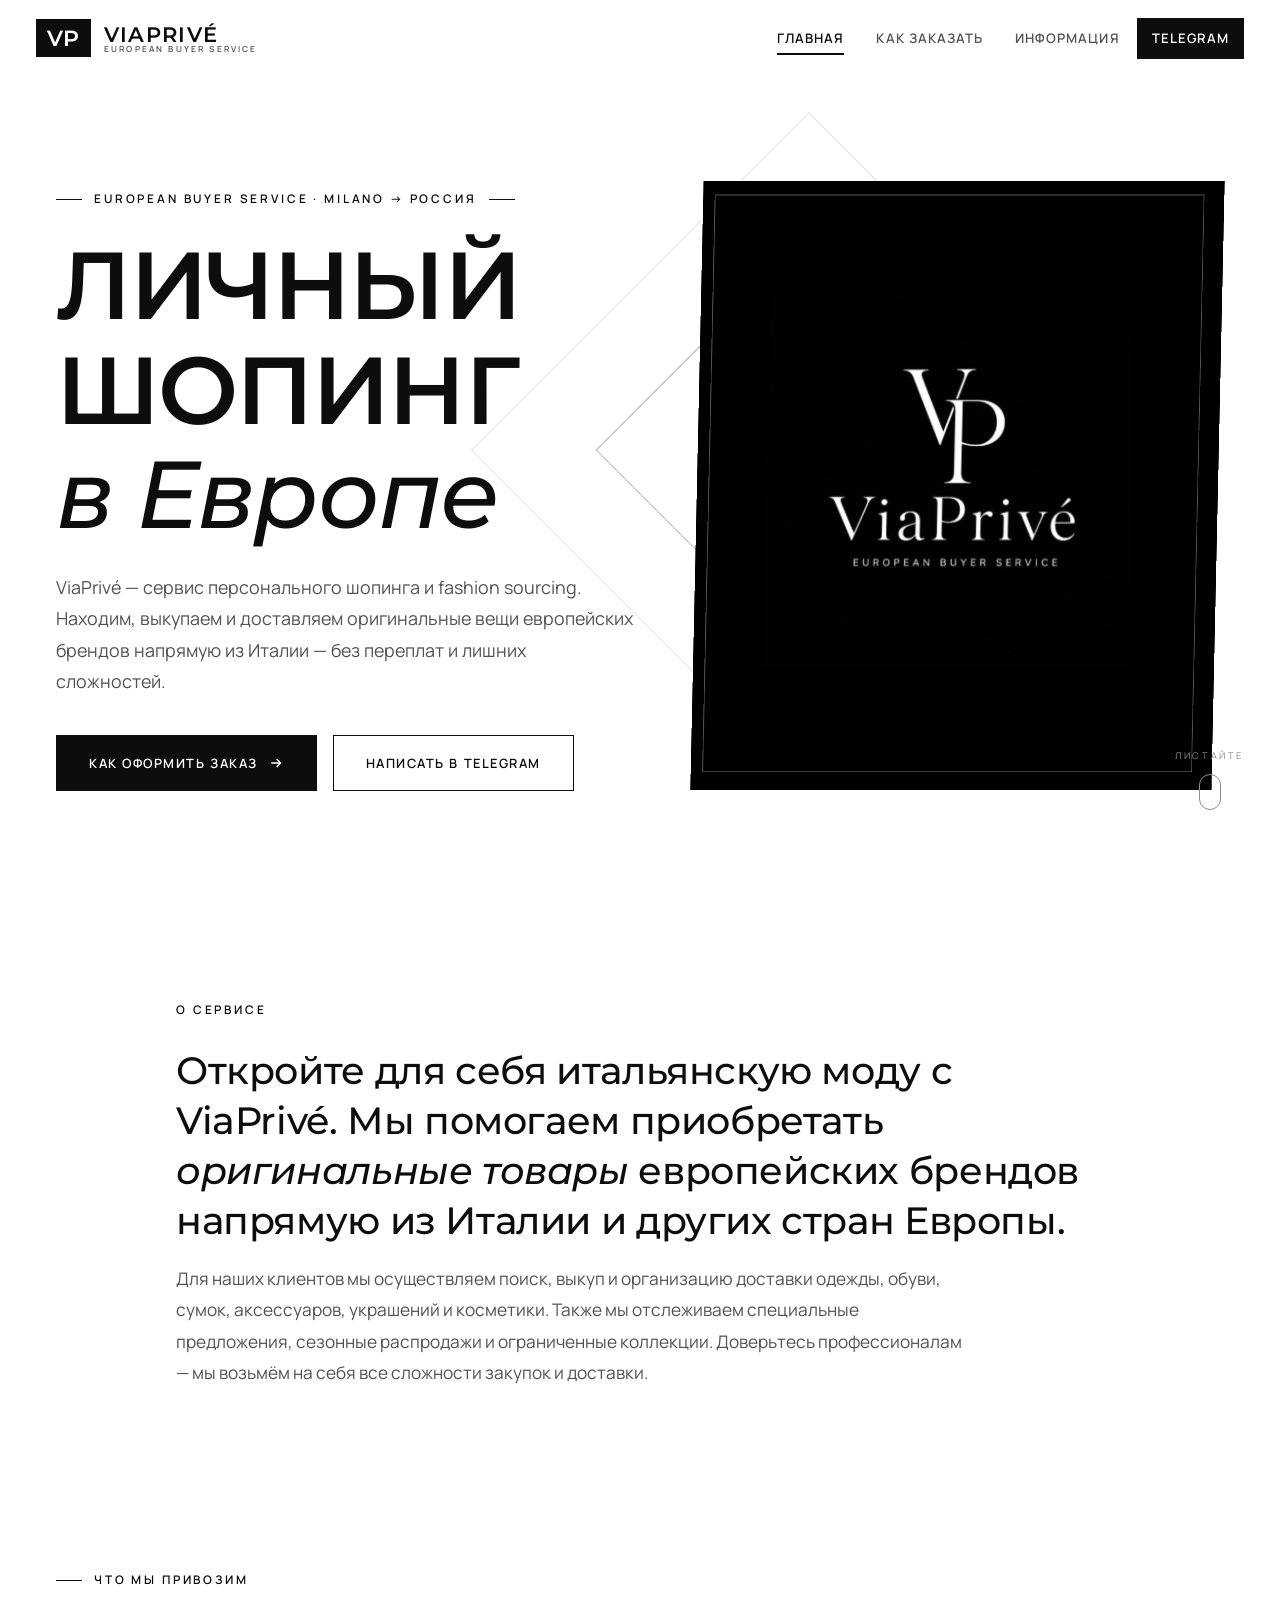
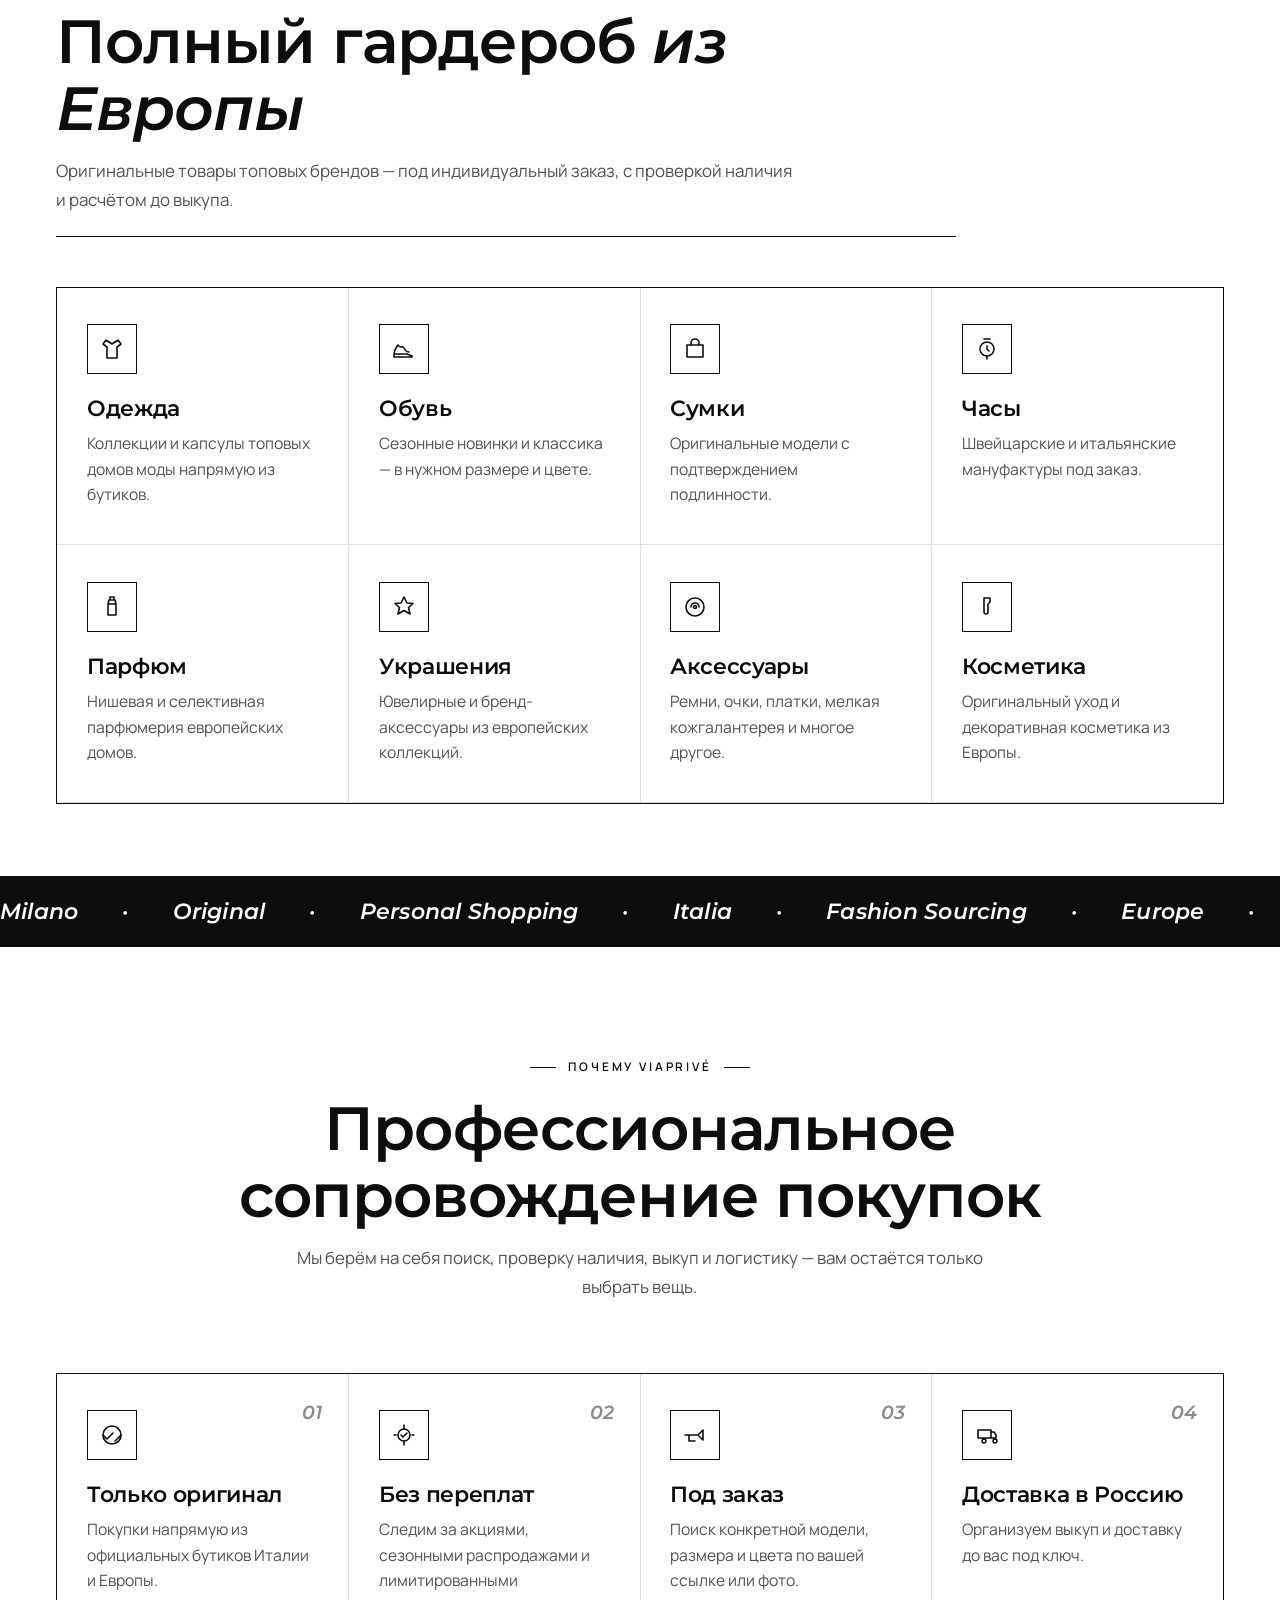
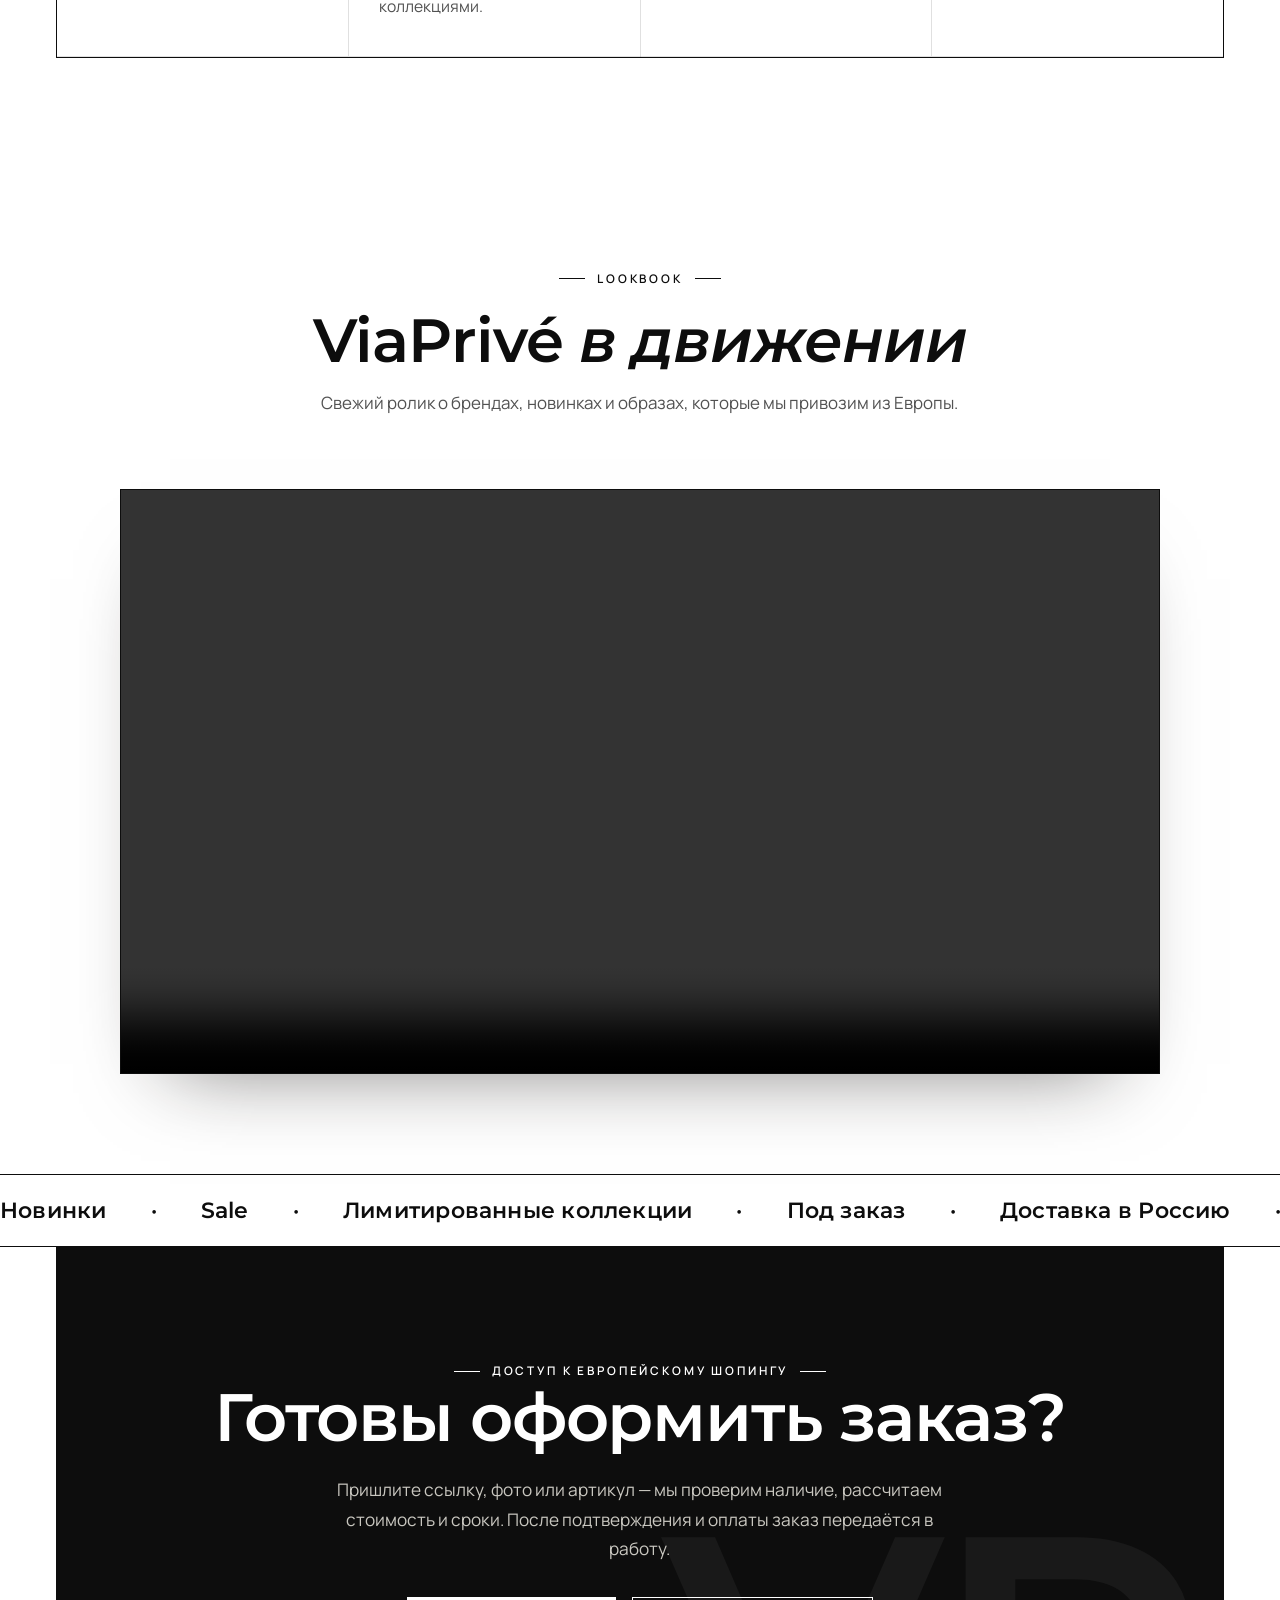
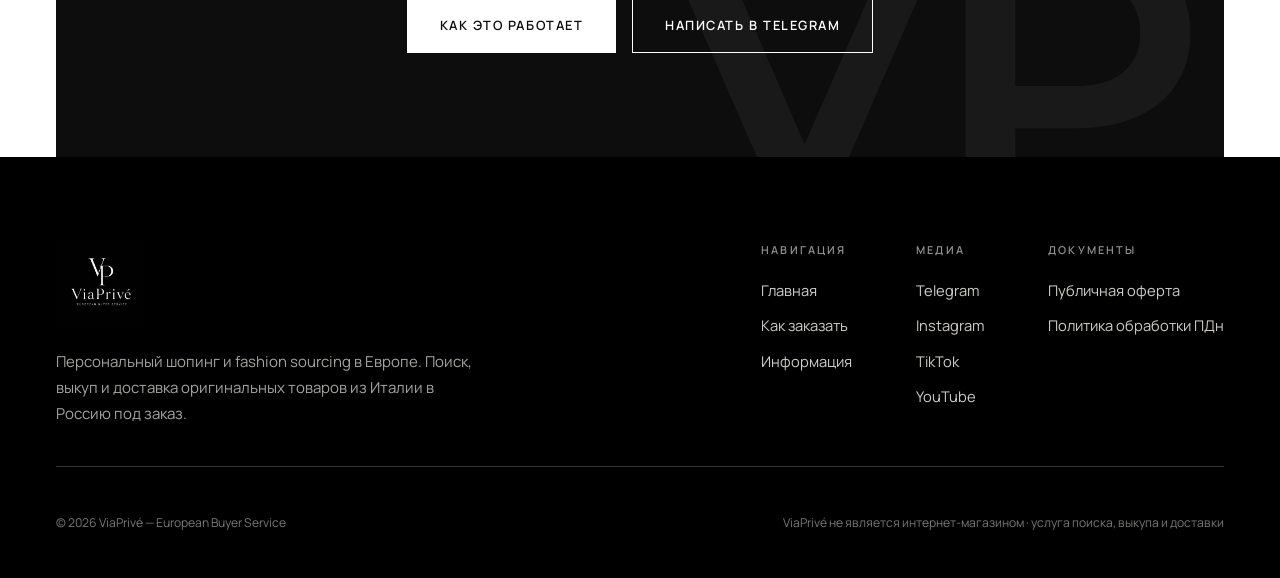
==== commit dd06ece8: "new style" ====
--- a/index.html
+++ b/index.html
@@ -14,7 +14,7 @@
 <body>
 
 <!-- Занавес перехода -->
-<div class="curtain"><img src="assets/img/logo-white.svg" alt="ViaPrivé"></div>
+<div class="curtain"><img src="assets/img/logo.jpg" alt="ViaPrivé"></div>
 
 <!-- Навигация -->
 <header class="nav">
@@ -42,14 +42,13 @@
       <div class="hero__copy">
         <span class="eyebrow">European Buyer Service · Milano → Россия</span>
         <h1>
-          Италия<br>
-          в <span class="serif-it gold">одном</span><br>
-          сообщении
+          Личный шопинг<br>
+          <span class="serif-it gold">в Европе</span>
         </h1>
         <p class="hero__lead">
-          ViaPrivé — сервис персонального шопинга и fashion sourcing в Европе.
-          Мы находим, выкупаем и доставляем оригинальные вещи топовых брендов
-          напрямую из Италии и других стран Европы — без переплат и лишних сложностей.
+          ViaPrivé — сервис персонального шопинга и fashion sourcing. Находим, выкупаем
+          и доставляем оригинальные вещи европейских брендов напрямую из Италии —
+          без переплат и лишних сложностей.
         </p>
         <div class="hero__actions">
           <a href="order.html" class="btn btn--gold" data-link>
@@ -61,7 +60,7 @@
       </div>
 
       <div class="hero__card tilt" data-tilt="6">
-        <img src="assets/img/logo-white.svg" alt="ViaPrivé">
+        <img src="assets/img/logo.jpg" alt="ViaPrivé">
         <span class="card-tag">Personal Shopping · Italy</span>
       </div>
     </div>
@@ -78,9 +77,9 @@
   <div class="wrap lead-block reveal">
     <span class="eyebrow" style="display:block;margin-bottom:26px">О сервисе</span>
     <p>
-      Откройте для себя итальянскую моду с ViaPrivé: бутики Милана — на расстоянии
-      одного сообщения. Мы помогаем приобретать <span class="gold">оригинальные товары</span>
-      европейских брендов напрямую из Италии и других стран Европы.
+      Откройте для себя итальянскую моду с ViaPrivé. Мы помогаем приобретать
+      <span class="gold">оригинальные товары</span> европейских брендов напрямую
+      из Италии и других стран Европы.
     </p>
     <p>
       Для наших клиентов мы осуществляем поиск, выкуп и организацию доставки одежды,
@@ -189,37 +188,27 @@
   </div>
 </section>
 
-<!-- ОСНОВАТЕЛЬ -->
-<section class="section founder">
-  <div class="wrap">
-    <div class="founder__inner">
-      <div class="founder__media reveal">
-        <div class="founder__photo tilt" data-tilt="6">
-          <img src="assets/img/founder.jpg" alt="Арина Маликова — личный байер ViaPrivé">
-        </div>
-        <div class="founder__badge">
-          <b>Мэрилин Монро</b>
-          <span>Личный байер</span>
-        </div>
-      </div>
-      <div class="founder__copy reveal" data-d="1">
-        <span class="eyebrow">Основатель сервиса</span>
-        <h2>Мэрилин<span class="serif-it gold"> Монро</span></h2>
-        <p class="founder__role">Личный байер · ViaPrivé</p>
-        <p>
-          За каждым заказом — личное участие. Я лично подбираю и проверяю каждую вещь,
-          веду переговоры с бутиками Италии и Европы и сопровождаю покупку от запроса
-          до доставки в Россию.
-        </p>
-        <p>
-          Моя задача — чтобы вы получали только оригинал, по выгодной цене и без лишних
-          сложностей. Напишите мне — и подберём то, что подойдёт именно вам.
-        </p>
-        <div class="founder__sign">Персональное сопровождение покупок в Европе</div>
-      </div>
-    </div>
-  </div>
-</section>
+<!-- ВИДЕО (новое) -->
+<section class="section videoblock">
+  <div class="wrap">
+    <div class="section__head center reveal">
+      <span class="eyebrow">Lookbook</span>
+      <h2>ViaPrivé <span class="serif-it gold">в движении</span></h2>
+      <p>Свежий ролик о брендах, новинках и образах, которые мы привозим из Европы.</p>
+    </div>
+    <figure class="videoblock__frame reveal">
+      <video src="assets/video/new.mp4" controls playsinline preload="metadata"></video>
+    </figure>
+  </div>
+</section>
+
+<!-- MARQUEE 2 -->
+<div class="marquee marquee--alt reveal">
+  <div class="marquee__track">
+    <span>Новинки</span><span>·</span><span>Sale</span><span>·</span><span>Лимитированные коллекции</span><span>·</span><span>Под заказ</span><span>·</span><span>Доставка в Россию</span><span>·</span><span>Только оригинал</span><span>·</span>
+    <span>Новинки</span><span>·</span><span>Sale</span><span>·</span><span>Лимитированные коллекции</span><span>·</span><span>Под заказ</span><span>·</span><span>Доставка в Россию</span><span>·</span><span>Только оригинал</span><span>·</span>
+  </div>
+</div>
 
 <!-- CTA -->
 <section class="cta">
@@ -241,7 +230,7 @@
   <div class="wrap">
     <div class="footer__top">
       <div class="footer__brand">
-        <img src="assets/img/logo-white.svg" alt="ViaPrivé">
+        <img src="assets/img/logo.jpg" alt="ViaPrivé">
         <p>Персональный шопинг и fashion sourcing в Европе. Поиск, выкуп и доставка оригинальных товаров из Италии в Россию под заказ.</p>
       </div>
       <div class="footer__cols">
--- a/assets/css/style.css
+++ b/assets/css/style.css
@@ -4,14 +4,14 @@
    ============================================================ */
 
 :root {
-  --paper:    #f3f0e8;
-  --paper-2:  #eae6db;
-  --white:    #fbfaf6;
-  --ink:      #14110f;
-  --ink-soft: #3a3530;
-  --ink-dim:  #6f685f;
-  --line:     rgba(20,17,15,.24);
-  --line-2:   rgba(20,17,15,.5);
+  --paper:    #ffffff;
+  --paper-2:  #f4f4f3;
+  --white:    #ffffff;
+  --ink:      #0d0d0d;
+  --ink-soft: #525252;
+  --ink-dim:  #8c8c8c;
+  --line:     rgba(0,0,0,.12);
+  --line-2:   rgba(0,0,0,.32);
   --maxw:     1240px;
   --display: "Montserrat", -apple-system, BlinkMacSystemFont, sans-serif; /* заголовки — премиальный sans */
   --sans:    "Manrope", -apple-system, BlinkMacSystemFont, sans-serif;     /* читаемый текст */
@@ -30,15 +30,12 @@
   overflow-x: hidden;
   -webkit-font-smoothing: antialiased;
 }
-/* лёгкая газетная зернистость */
-body::after {
-  content: ""; position: fixed; inset: 0; z-index: -1; pointer-events: none;
-  background-image: url("data:image/svg+xml,%3Csvg xmlns='http://www.w3.org/2000/svg' width='120' height='120'%3E%3Cfilter id='n'%3E%3CfeTurbulence type='fractalNoise' baseFrequency='.85' numOctaves='2'/%3E%3C/filter%3E%3Crect width='100%25' height='100%25' filter='url(%23n)' opacity='.03'/%3E%3C/svg%3E");
-  mix-blend-mode: multiply;
-}
+/* чистый белый фон — без газетной текстуры */
 
 img { max-width: 100%; display: block; }
 a { color: inherit; text-decoration: none; }
+/* оригинальный логотип (чёрный на белом) → инверсия на тёмных плашках */
+.curtain img, .hero__card img, .footer__brand img { filter: invert(1); }
 .wrap { width: 100%; max-width: var(--maxw); margin: 0 auto; padding: 0 36px; }
 
 /* ---------- Типографика ---------- */
@@ -66,8 +63,8 @@
   transition: background .4s var(--ease), padding .4s var(--ease), border-color .4s;
 }
 .nav.scrolled {
-  background: rgba(243,240,232,.94); backdrop-filter: blur(10px);
-  padding: 11px 36px; border-bottom: 3px double var(--ink);
+  background: rgba(255,255,255,.86); backdrop-filter: blur(16px) saturate(1.1);
+  padding: 12px 36px; border-bottom: 1px solid var(--line);
 }
 .nav__logo { display: flex; align-items: center; gap: 13px; transition: transform .5s var(--ease); }
 .nav__logo:hover { transform: scale(1.02); }
@@ -86,7 +83,9 @@
 }
 .nav__links a:hover { color: var(--ink); }
 .nav__links a.active { color: var(--ink); }
-.nav__links a.active::after { content: ""; position: absolute; left: 15px; right: 15px; bottom: 4px; height: 2px; background: var(--ink); }
+.nav__links a::after { content: ""; position: absolute; left: 15px; right: 15px; bottom: 4px; height: 1.5px; background: var(--ink); transform: scaleX(0); transform-origin: left; transition: transform .4s var(--ease); }
+.nav__links a:hover::after { transform: scaleX(1); }
+.nav__links a.active::after { transform: scaleX(1); }
 .nav__cta { background: var(--ink) !important; color: var(--white) !important; }
 .nav__cta:hover { background: #000 !important; }
 .nav__burger { display: none; flex-direction: column; gap: 5px; cursor: pointer; padding: 8px; }
@@ -122,24 +121,21 @@
 
 .hero__inner {
   position: relative; z-index: 3; display: grid;
-  grid-template-columns: 1fr .92fr; gap: 0; align-items: stretch; width: 100%;
+  grid-template-columns: 1fr .92fr; gap: 56px; align-items: center; width: 100%;
   transform-style: preserve-3d;
-  border-top: 3px double var(--ink); border-bottom: 3px double var(--ink);
-}
-.hero__copy { transform: translateZ(60px); padding: 44px 46px 44px 0; }
-.hero__copy:not(:last-child) { border-right: 1px solid var(--line); }
-.hero__inner > .hero__copy:only-child { padding: 44px 0; max-width: 900px; }
+}
+.hero__copy { transform: translateZ(60px); }
+.hero__inner > .hero__copy:only-child { max-width: 900px; }
 .hero__copy .eyebrow { margin-bottom: 24px; }
 .hero h1 { font-size: clamp(3rem, 7.4vw, 6.2rem); font-weight: 600; letter-spacing: -.02em; text-transform: uppercase; margin-bottom: 26px; }
 .hero h1 .gold, .hero h1 .serif-it { display: inline-block; text-transform: none; font-weight: 500; }
 .hero__lead { font-size: 1.12rem; line-height: 1.75; color: var(--ink-soft); max-width: 34em; margin-bottom: 38px; }
-.hero__lead::first-letter { float: left; font-family: var(--display); font-weight: 600; font-size: 3.2em; line-height: .82; padding: 8px 12px 0 0; }
 .hero__actions { display: flex; gap: 16px; flex-wrap: wrap; }
 
 /* Плашка-объявление с логотипом */
 .hero__card {
-  position: relative; justify-self: stretch; align-self: stretch; min-height: 340px;
-  background: var(--ink); display: grid; place-items: center;
+  position: relative; justify-self: stretch; align-self: stretch; min-height: 360px;
+  background: #000; display: grid; place-items: center;
   transform-style: preserve-3d; transform: translateZ(70px); transition: transform .2s ease-out;
 }
 .hero__card::before { content: ""; position: absolute; inset: 16px; border: 1px solid rgba(251,250,246,.35); transform: translateZ(20px); }
@@ -179,7 +175,6 @@
   font-family: var(--display); font-weight: 500; font-size: clamp(1.5rem, 3vw, 2.4rem);
   line-height: 1.3; letter-spacing: -.01em; color: var(--ink);
 }
-.lead-block p:first-of-type::first-letter { float: left; font-family: var(--display); font-weight: 600; font-size: 3.1em; line-height: .82; padding: 10px 14px 0 0; }
 .lead-block p + p { margin-top: 1em; font-family: var(--sans); font-weight: 400; font-size: 1.08rem; line-height: 1.8; color: var(--ink-soft); max-width: 46em; }
 
 /* ============================================================
@@ -207,7 +202,7 @@
 /* ============================================================
    Шаги
    ============================================================ */
-.steps { display: grid; gap: 0; border-top: 2px solid var(--ink); }
+.steps { display: grid; gap: 0; border-top: 1px solid var(--ink); }
 .step {
   display: grid; grid-template-columns: 110px 1fr; gap: 30px; align-items: baseline;
   padding: 34px 16px; border-bottom: 1px solid var(--line);
@@ -229,10 +224,15 @@
 .marquee span { font-family: var(--display); font-size: 1.4rem; font-weight: 600; font-style: italic; letter-spacing: .01em; white-space: nowrap; color: var(--paper); }
 @keyframes marquee { to { transform: translateX(-50%); } }
 
+/* Вторая лента — белый фон, сплошной чёрный текст, обратный ход */
+.marquee--alt { background: var(--paper); border-top: 1px solid var(--ink); border-bottom: 1px solid var(--ink); }
+.marquee--alt .marquee__track { animation-duration: 32s; animation-direction: reverse; }
+.marquee--alt span { color: var(--ink); -webkit-text-stroke: 0; font-style: normal; }
+
 /* ============================================================
    Заметки
    ============================================================ */
-.notes { display: grid; gap: 0; border-top: 2px solid var(--ink); }
+.notes { display: grid; gap: 0; border-top: 1px solid var(--ink); }
 .note { display: flex; gap: 22px; align-items: flex-start; padding: 24px 8px; border-bottom: 1px solid var(--line); transition: background .3s, padding-left .3s; }
 .note:hover { background: var(--white); padding-left: 18px; }
 .note__mark { flex: none; width: 32px; height: 32px; font-weight: 600; font-family: var(--display); display: grid; place-items: center; color: var(--white); background: var(--ink); }
@@ -263,7 +263,6 @@
 .cta__card {
   max-width: none; margin: 0; padding: 104px 50px; text-align: center;
   background: var(--ink); color: var(--paper); position: relative; overflow: hidden;
-  border-top: 3px double var(--paper); border-bottom: 3px double var(--paper);
 }
 .cta__card::before { content: "VP"; position: absolute; right: 2%; bottom: -20%; font-family: var(--display); font-weight: 600; font-size: 24rem; letter-spacing: -.02em; color: rgba(251,250,246,.05); line-height: 1; pointer-events: none; }
 .cta__card .eyebrow { color: var(--paper); justify-content: center; }
@@ -312,7 +311,7 @@
 /* ============================================================
    Footer
    ============================================================ */
-.footer { background: var(--ink); color: var(--paper); padding: 76px 0 42px; }
+.footer { background: #000; color: var(--paper); padding: 84px 0 44px; }
 .footer__top { display: flex; justify-content: space-between; gap: 50px; flex-wrap: wrap; margin-bottom: 46px; padding-bottom: 40px; border-bottom: 1px solid rgba(243,240,232,.22); }
 .footer__brand img { height: 88px; width: auto; margin-bottom: 20px; }
 .footer__brand p { color: rgba(243,240,232,.68); max-width: 28em; font-size: .94rem; line-height: 1.7; }
@@ -335,7 +334,7 @@
 /* ============================================================
    Переход (занавес)
    ============================================================ */
-.curtain { position: fixed; inset: 0; z-index: 9999; background: var(--ink); display: grid; place-items: center; transform: translateY(0); transition: transform .8s var(--ease); }
+.curtain { position: fixed; inset: 0; z-index: 9999; background: #000; display: grid; place-items: center; transform: translateY(0); transition: transform .8s var(--ease); }
 .curtain img { height: 116px; width: auto; opacity: 0; animation: curtainLogo 1s var(--ease) forwards; }
 .curtain.up { transform: translateY(-100%); }
 @keyframes curtainLogo { 0%{opacity:0; transform:scale(.92)} 100%{opacity:1; transform:scale(1)} }
@@ -345,30 +344,48 @@
    Адаптив
    ============================================================ */
 @media (max-width: 940px) {
-  .hero__inner { grid-template-columns: 1fr; }
-  .hero__copy { transform: none; padding: 30px 0; border-right: none; border-bottom: 1px solid var(--line); }
-  .hero__card { min-height: 280px; transform: translateZ(0); }
-  .nav__links { display: none; position: fixed; top: 60px; right: 16px; left: 16px;
-    flex-direction: column; background: var(--paper); border: 1px solid var(--ink); padding: 12px; gap: 2px; box-shadow: 0 24px 44px -24px rgba(20,17,15,.45); }
+  .hero { padding: 116px 0 60px; min-height: auto; }
+  .hero__inner { grid-template-columns: 1fr; gap: 36px; }
+  .hero__copy { transform: none; }
+  .hero__card { min-height: 240px; transform: none; }
+  .hero h1 { font-size: clamp(2.6rem, 11vw, 4.4rem); }
+  .nav__links { display: none; position: fixed; top: 58px; right: 14px; left: 14px;
+    flex-direction: column; background: rgba(255,255,255,.97); backdrop-filter: blur(16px);
+    border: 1px solid var(--ink); padding: 12px; gap: 2px; box-shadow: 0 24px 44px -24px rgba(0,0,0,.3); }
   .nav__links.open { display: flex; }
-  .nav__links a { padding: 13px; text-align: center; }
+  .nav__links a { padding: 15px; text-align: center; }
+  .nav__links a::after { display: none; }
+  .nav__cta { text-align: center; }
   .nav__burger { display: flex; }
-  .founder__inner { grid-template-columns: 1fr; gap: 50px; }
-  .founder__media { max-width: 440px; margin: 0 auto; }
-  .founder__badge { right: 0; top: 16px; }
-  .step { grid-template-columns: 70px 1fr; gap: 18px; padding: 26px 8px; }
-  .step__n { font-size: 3rem; }
-  .footer__top { flex-direction: column; }
+  .section__head { margin-bottom: 40px; }
+  .step { grid-template-columns: 58px 1fr; gap: 16px; padding: 26px 4px; }
+  .step__n { font-size: 2.6rem; }
+  .footer__top { flex-direction: column; gap: 36px; }
   .hero__scroll { display: none; }
+  .marquee span, .marquee--alt span { font-size: 1.05rem; }
 }
 @media (max-height: 760px) { .hero__scroll { display: none; } }
 @media (max-width: 560px) {
-  .wrap { padding: 0 22px; }
-  .nav { padding: 14px 22px; }
-  .section { padding: 70px 0; }
-  .btn { padding: 14px 24px; }
-  .cta__card { padding: 70px 22px; }
-  .hero__lead::first-letter { font-size: 2.8em; }
+  .wrap { padding: 0 18px; }
+  .nav { padding: 13px 18px; }
+  .nav__logo .word b { font-size: 1.12rem; }
+  .nav__logo .word small { display: none; }
+  .section { padding: 60px 0; }
+  .section--tight { padding: 46px 0; }
+  .hero { padding: 100px 0 52px; }
+  .hero__lead { font-size: 1.02rem; }
+  .hero__actions { width: 100%; }
+  .hero__actions .btn { flex: 1 1 auto; justify-content: center; }
+  .btn { padding: 15px 20px; font-size: .72rem; letter-spacing: .14em; }
+  .grid { grid-template-columns: 1fr 1fr; }
+  .card { padding: 26px 16px; }
+  .card h3 { font-size: 1.18rem; }
+  .card p { font-size: .88rem; }
+  .card__num { top: 16px; right: 16px; }
+  .cta__card { padding: 72px 20px; }
+  .cta__card::before { font-size: 13rem; bottom: -10%; }
+  .note { gap: 14px; padding: 20px 2px; }
+  .footer__cols { gap: 36px 48px; }
 }
 @media (prefers-reduced-motion: reduce) {
   * { animation: none !important; transition: none !important; }
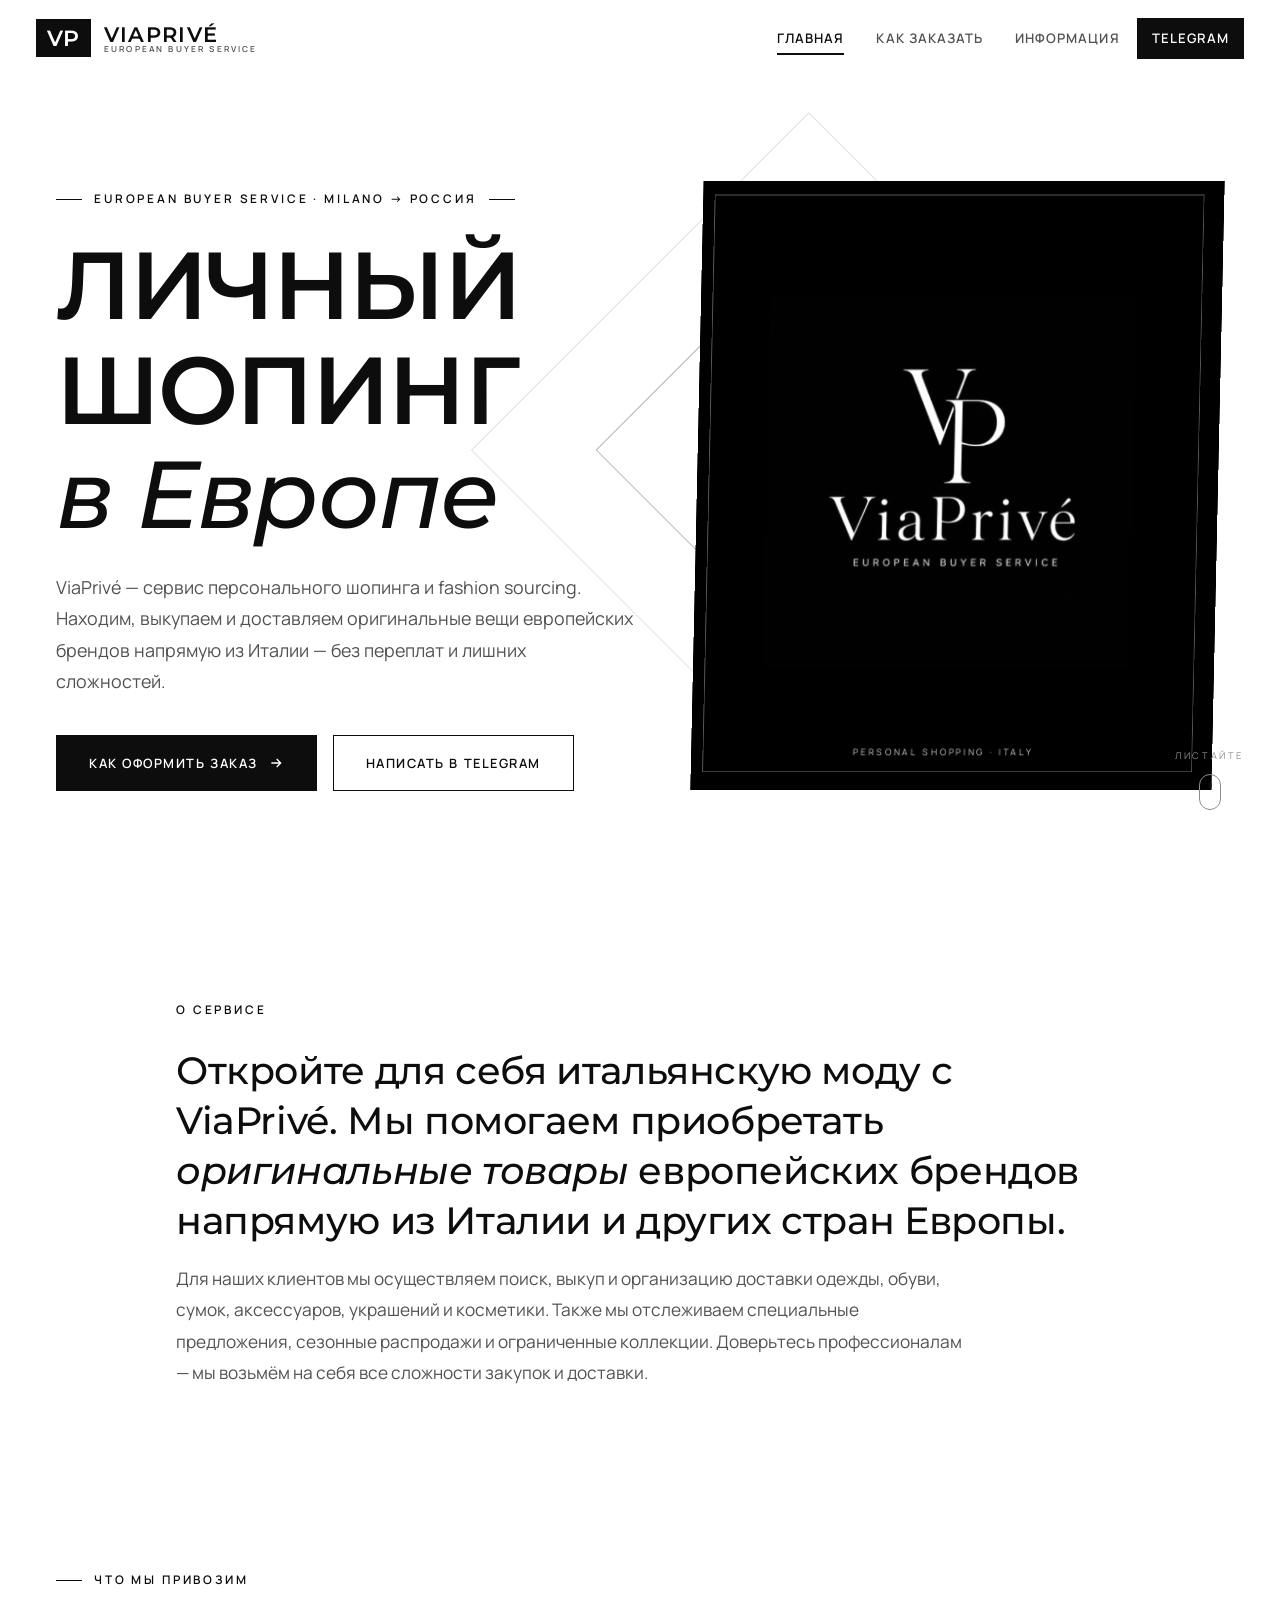
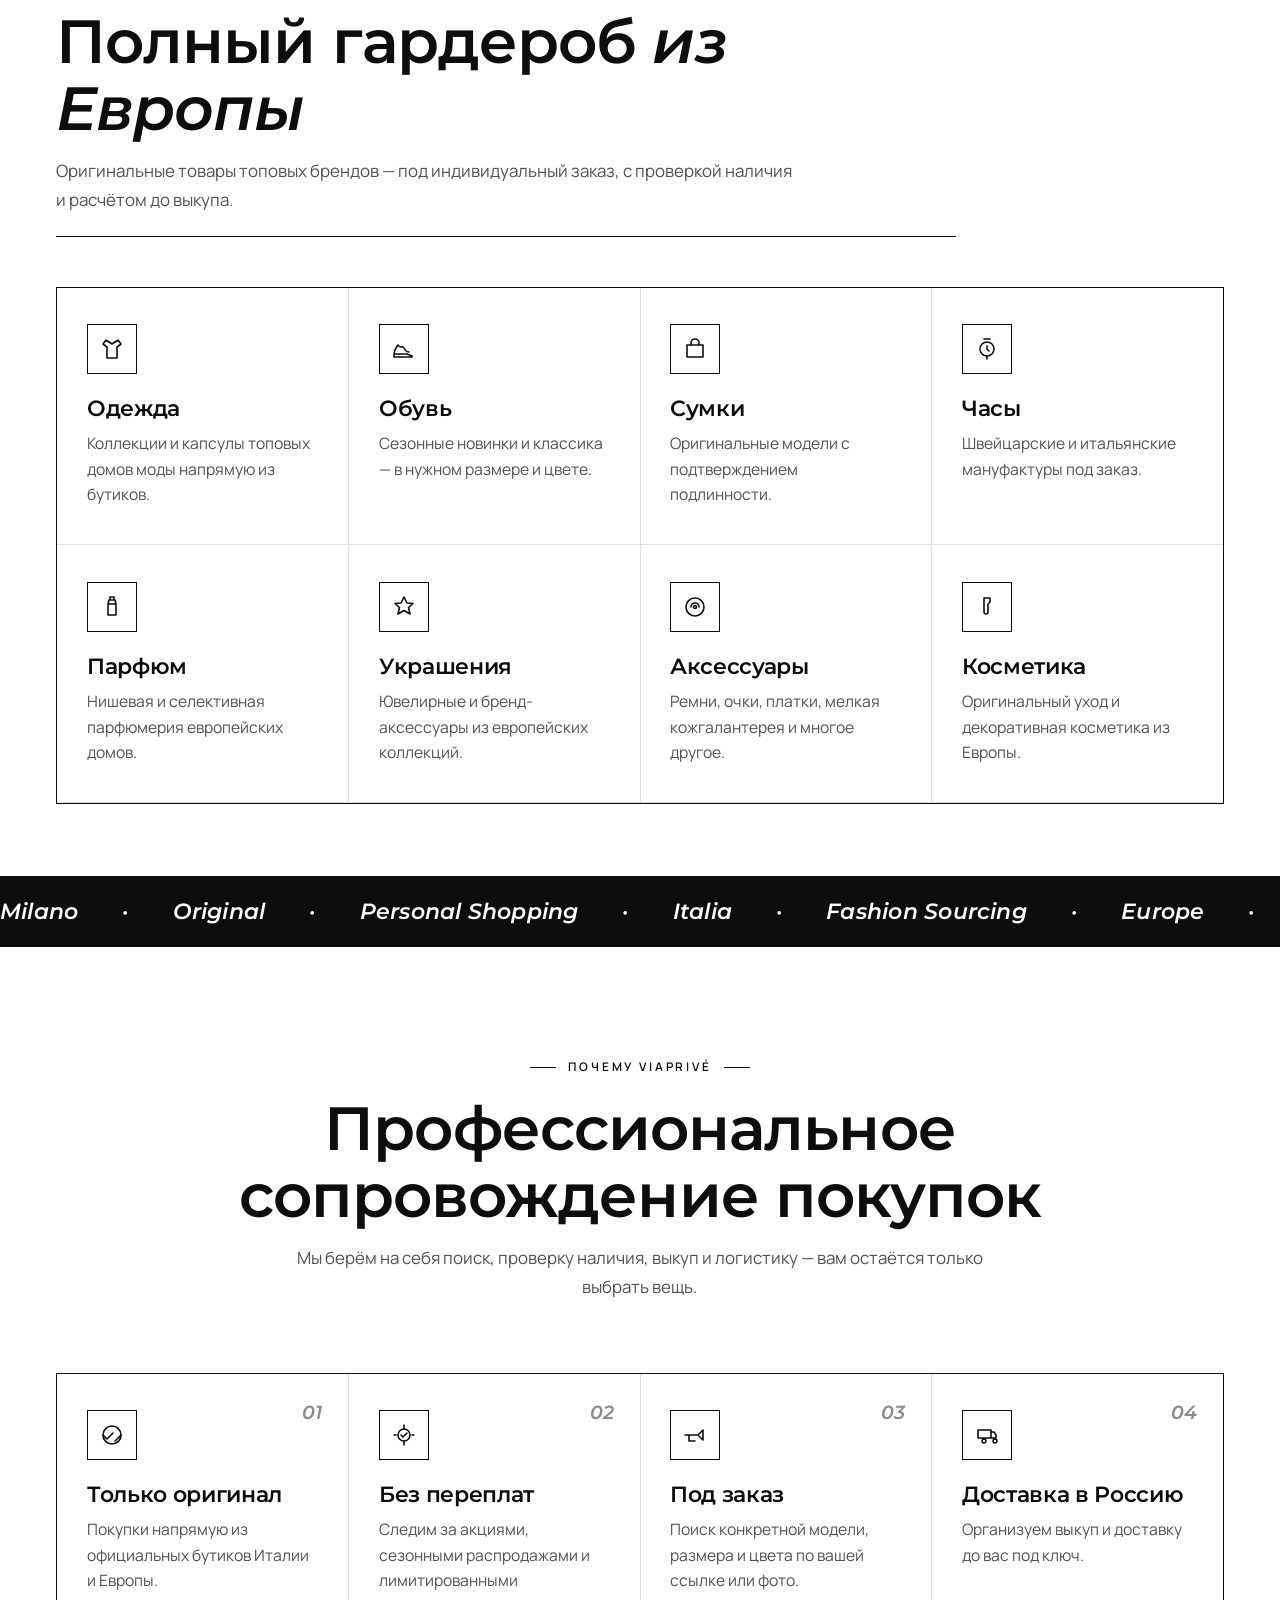
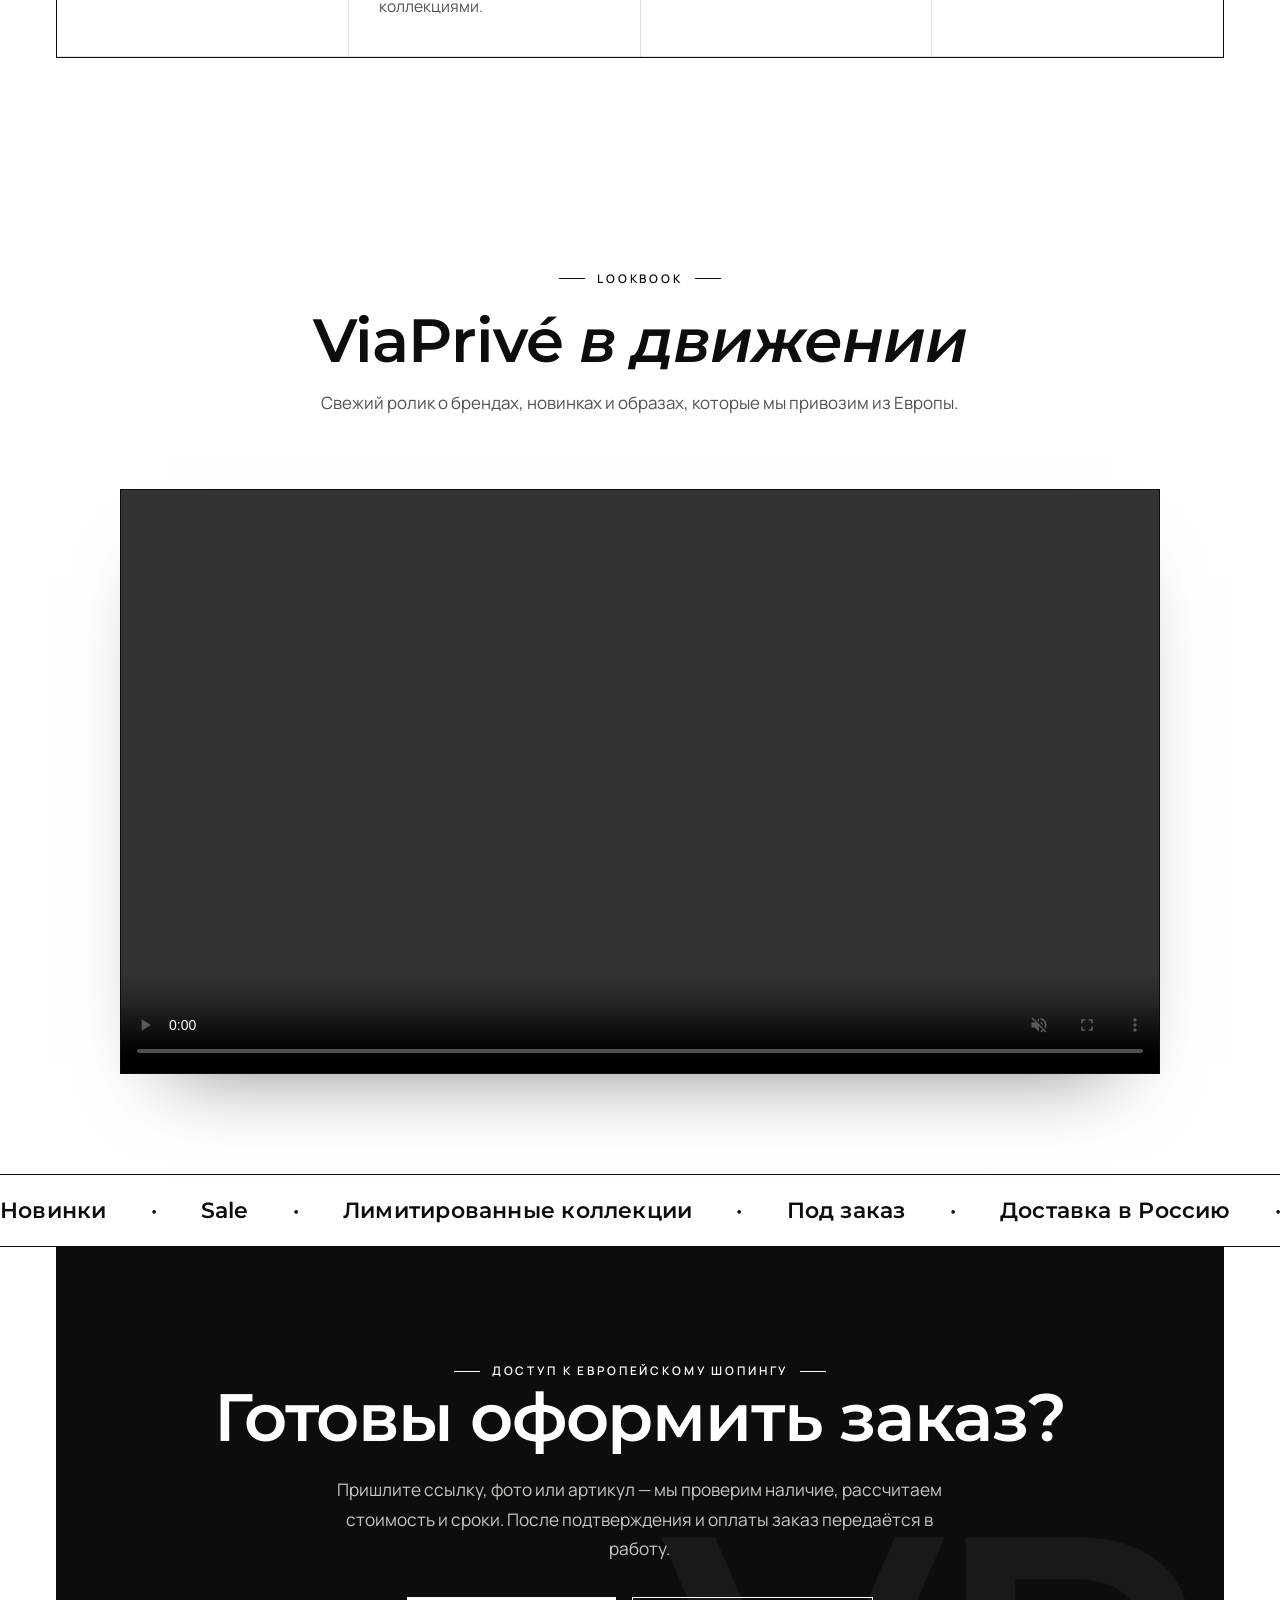
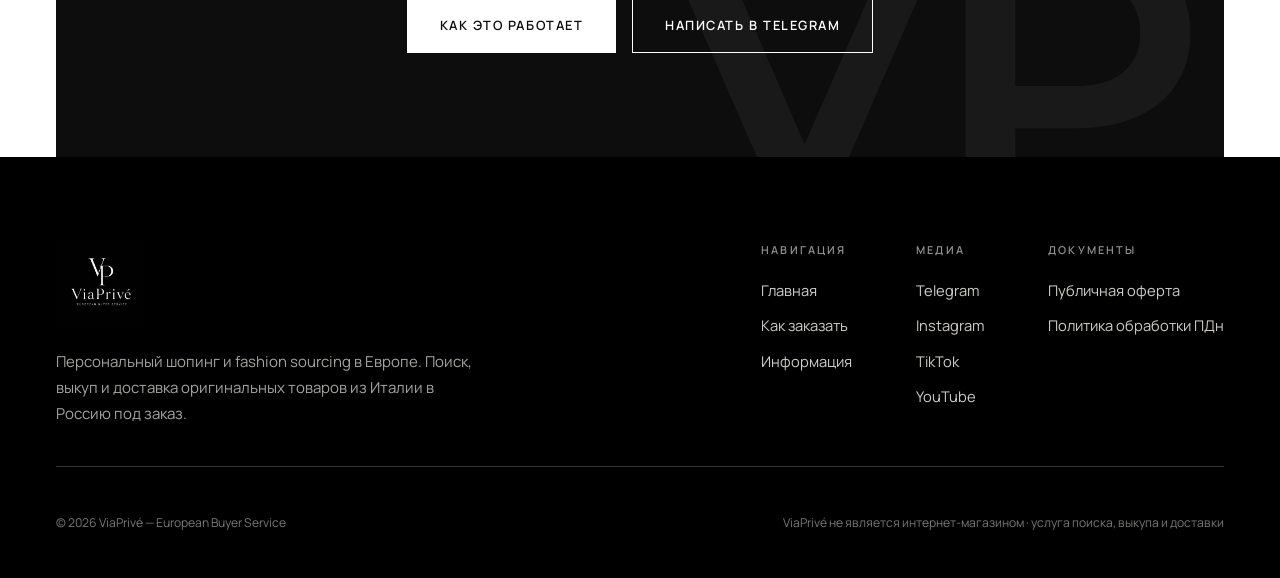
==== commit c1c1e7c7: "New video" ====
--- a/index.html
+++ b/index.html
@@ -197,7 +197,7 @@
       <p>Свежий ролик о брендах, новинках и образах, которые мы привозим из Европы.</p>
     </div>
     <figure class="videoblock__frame reveal">
-      <video src="assets/video/new.mp4" controls playsinline preload="metadata"></video>
+      <video src="assets/video/timeline1.mp4" autoplay muted loop playsinline controls preload="auto"></video>
     </figure>
   </div>
 </section>
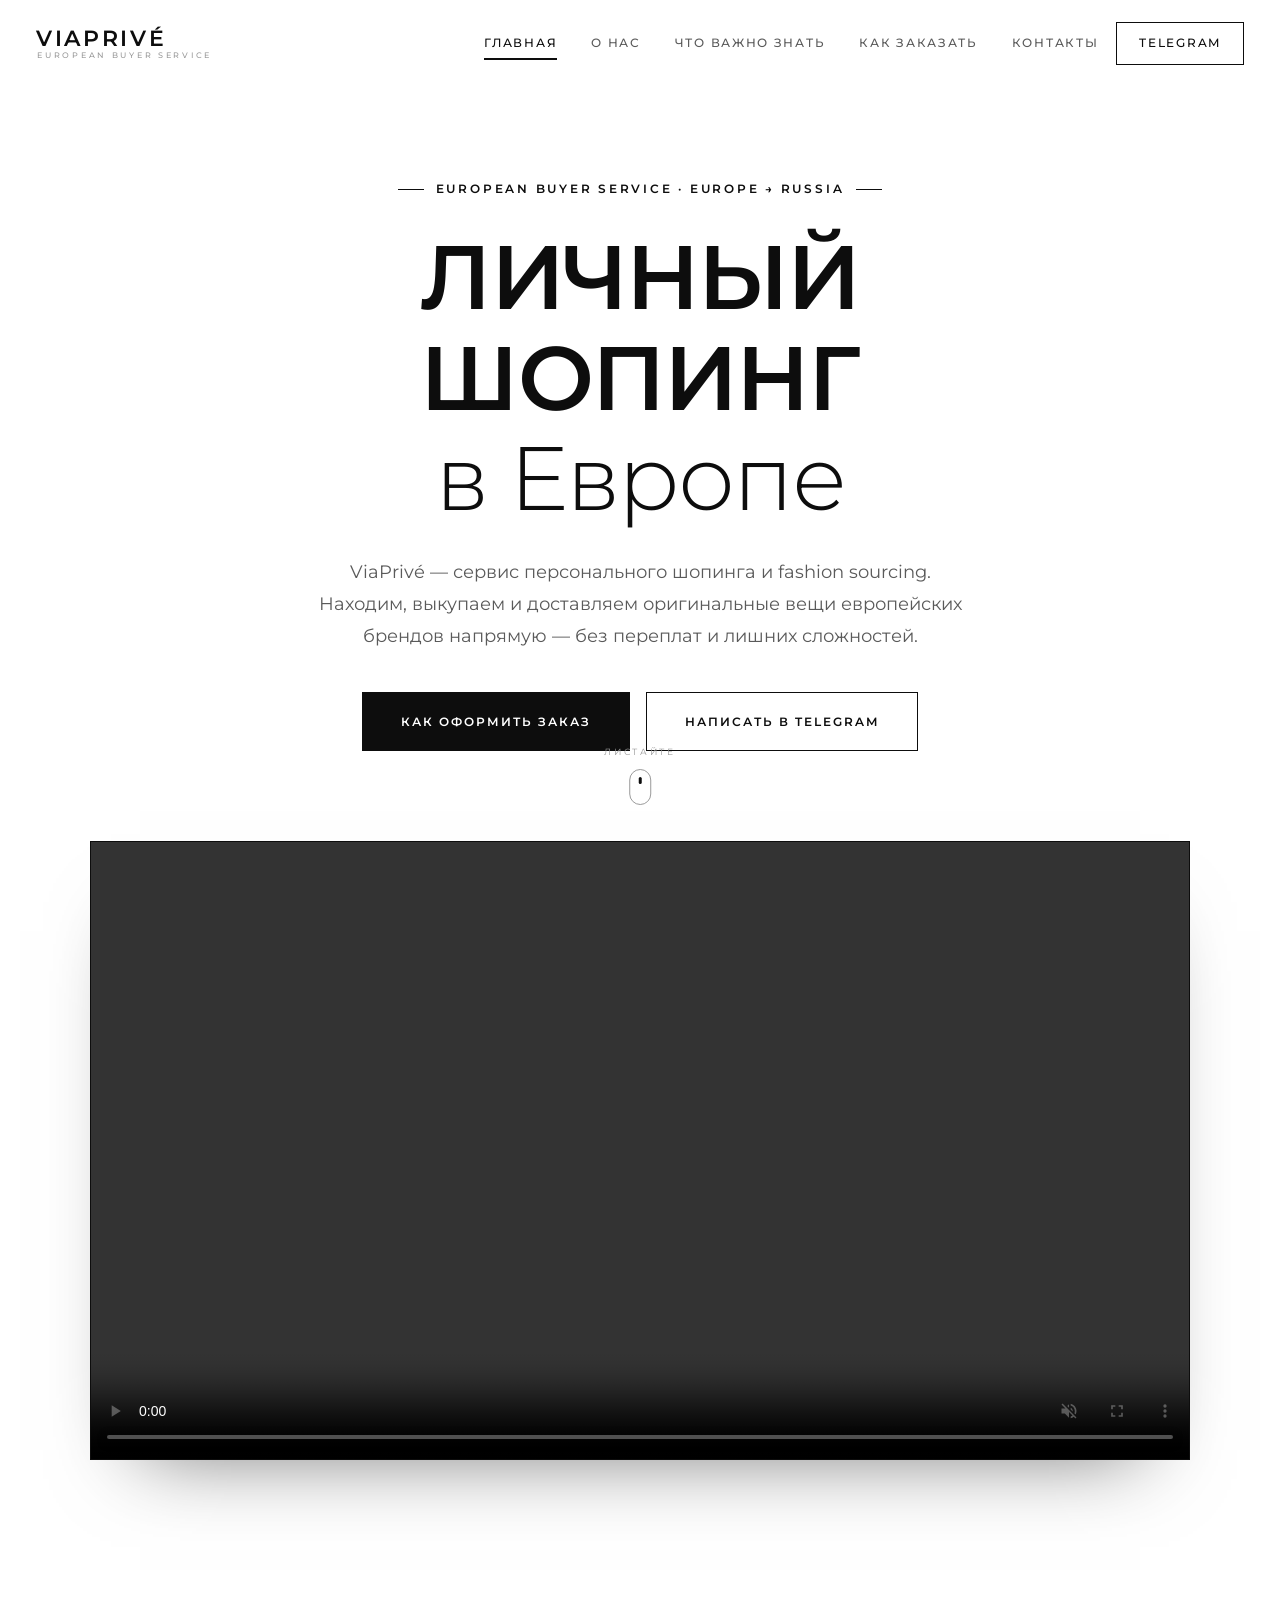
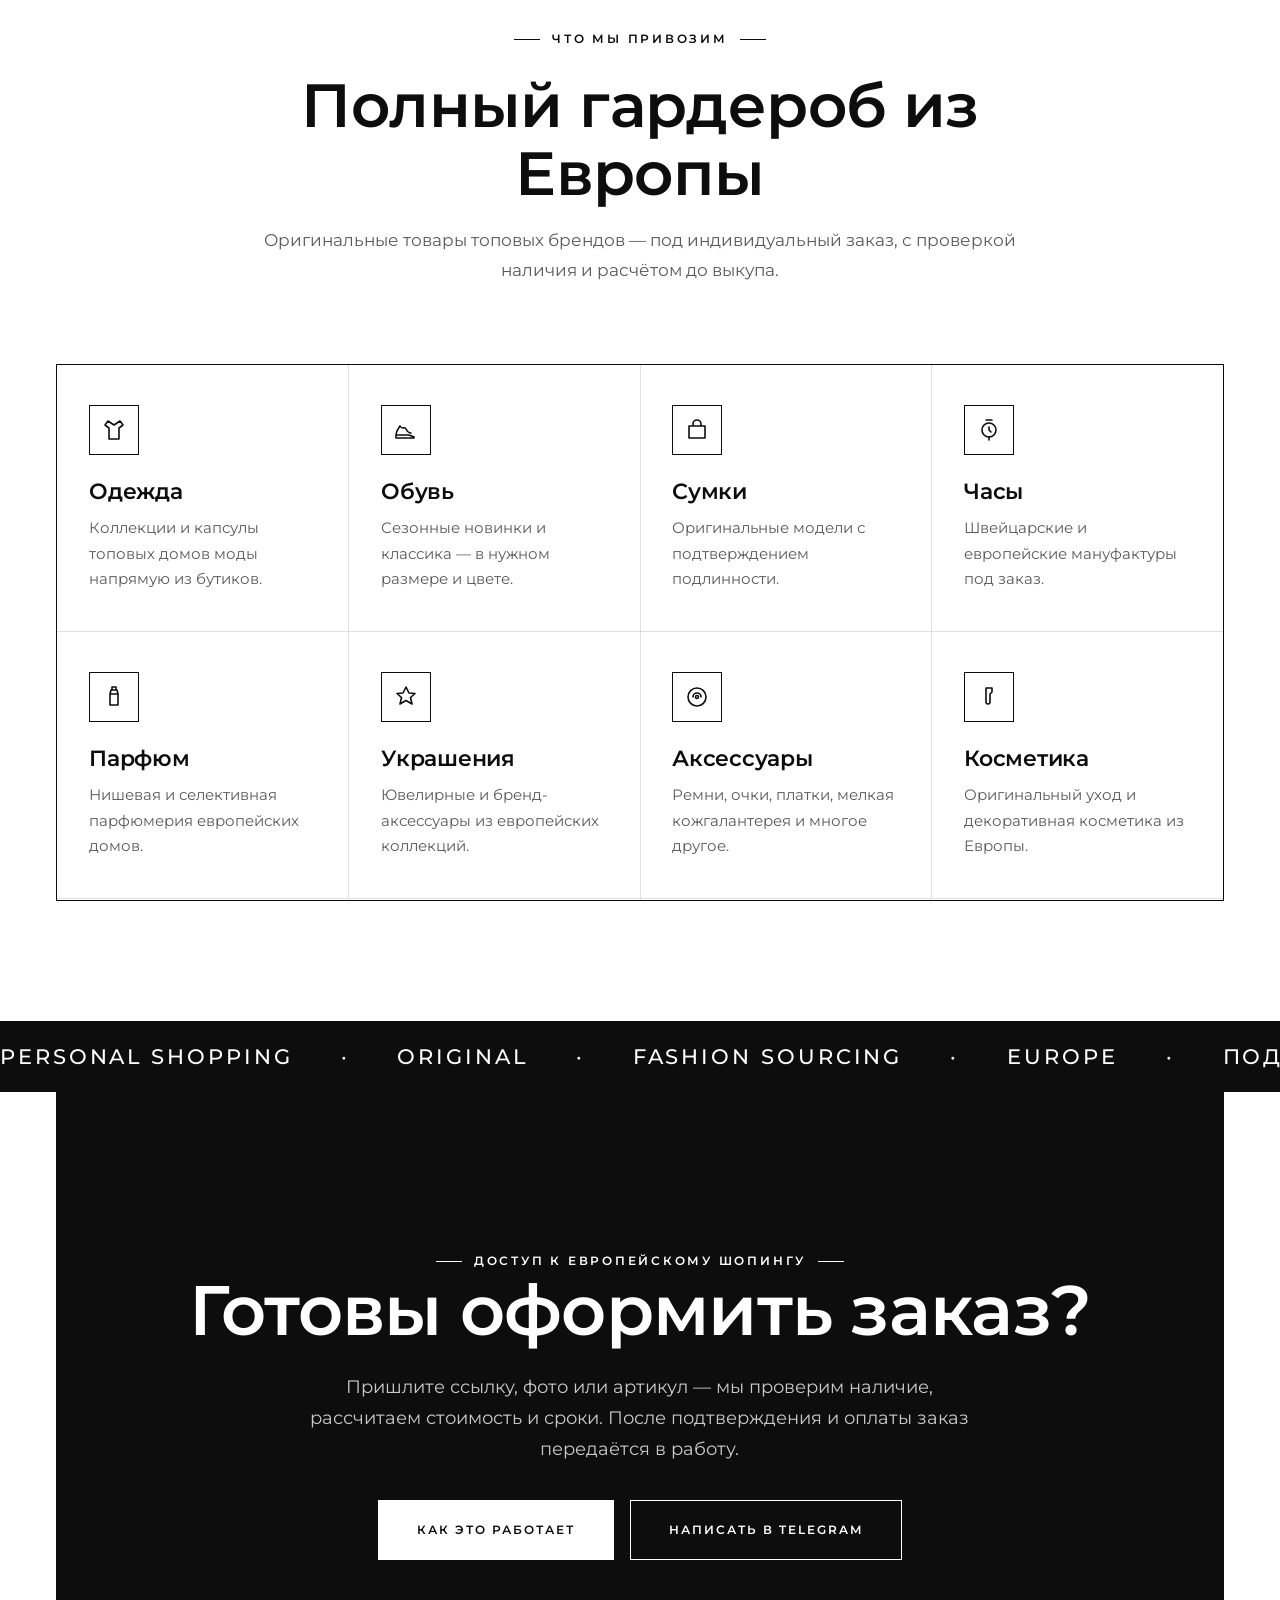
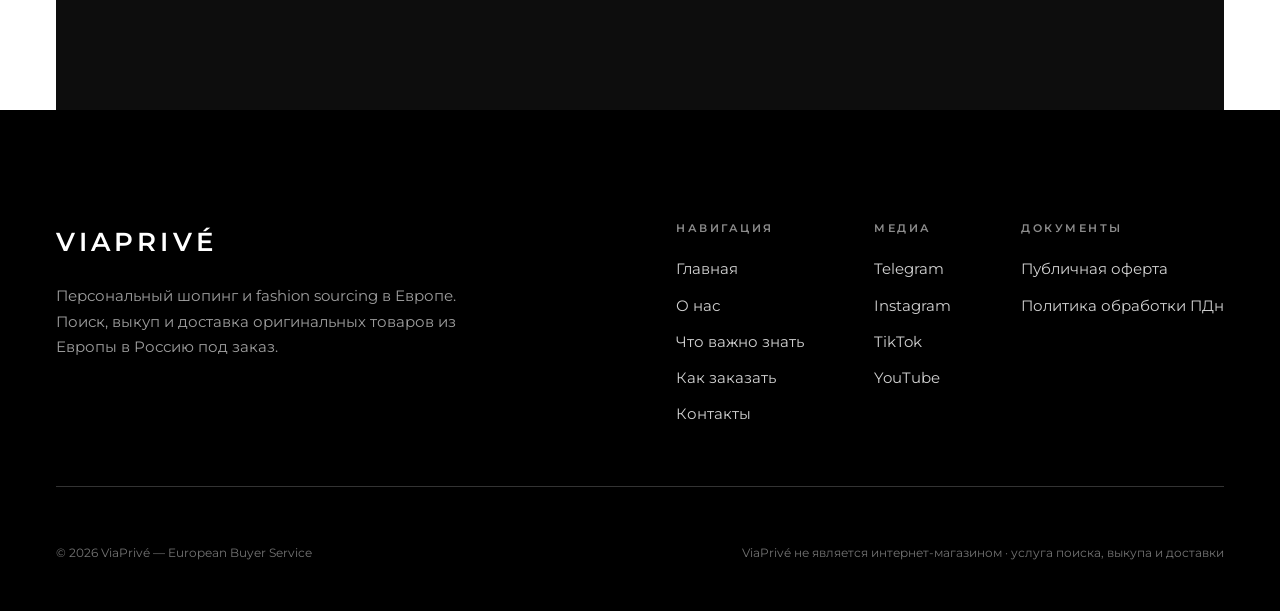
==== commit d2f7f4b3: "Add new site" ====
--- a/index.html
+++ b/index.html
@@ -4,89 +4,60 @@
 <meta charset="UTF-8" />
 <meta name="viewport" content="width=device-width, initial-scale=1.0" />
 <title>ViaPrivé — персональный шопинг и fashion sourcing в Европе</title>
-<meta name="description" content="ViaPrivé — сервис персонального шопинга и fashion sourcing в Европе. Поиск, выкуп и доставка оригинальной одежды, обуви, сумок, аксессуаров, часов и парфюма из Италии в Россию под заказ." />
+<meta name="description" content="ViaPrivé — сервис персонального шопинга и fashion sourcing в Европе. Поиск, выкуп и доставка оригинальной одежды, обуви, сумок, аксессуаров, часов и парфюма из Европы в Россию под заказ." />
 <link rel="preconnect" href="https://fonts.googleapis.com">
 <link rel="preconnect" href="https://fonts.gstatic.com" crossorigin>
-<link href="https://fonts.googleapis.com/css2?family=Montserrat:ital,wght@0,300;0,400;0,500;0,600;0,700;1,400;1,500&family=Manrope:wght@300;400;500;600;700&display=swap" rel="stylesheet">
+<link href="https://fonts.googleapis.com/css2?family=Montserrat:wght@300;400;500;600;700&display=swap" rel="stylesheet">
 <link rel="stylesheet" href="assets/css/style.css">
 <link rel="icon" href="assets/img/logo-dark.svg">
 </head>
 <body>
 
 <!-- Занавес перехода -->
-<div class="curtain"><img src="assets/img/logo.jpg" alt="ViaPrivé"></div>
+<div class="curtain"><span class="curtain__word">ViaPrivé</span></div>
 
 <!-- Навигация -->
 <header class="nav">
-  <a class="nav__logo" href="index.html" data-link><span class="mark">VP</span><span class="word"><b>ViaPrivé</b><small>European Buyer Service</small></span></a>
+  <a class="nav__logo" href="index.html" data-link><span class="word"><b>ViaPrivé</b><small>European Buyer Service</small></span></a>
   <nav class="nav__links">
     <a href="index.html" class="active" data-link>Главная</a>
+    <a href="about.html" data-link>О нас</a>
+    <a href="info.html" data-link>Что важно знать</a>
     <a href="order.html" data-link>Как заказать</a>
-    <a href="info.html" data-link>Информация</a>
-    <a href="#" class="nav__cta" target="_blank" rel="noopener">Telegram</a>
+    <a href="contacts.html" data-link>Контакты</a>
+    <a href="https://t.me/viaprive" class="nav__cta" target="_blank" rel="noopener">Telegram</a>
   </nav>
   <div class="nav__burger" aria-label="Меню"><span></span><span></span><span></span></div>
 </header>
 
 <!-- HERO -->
 <section class="hero">
-  <div class="hero__scene">
-    <div class="hero__orb orb-1"></div>
-    <div class="hero__orb orb-2"></div>
-    <div class="hero__ring ring-1"></div>
-    <div class="hero__ring ring-2"></div>
-  </div>
-
   <div class="wrap">
     <div class="hero__inner">
       <div class="hero__copy">
-        <span class="eyebrow">European Buyer Service · Milano → Россия</span>
-        <h1>
-          Личный шопинг<br>
-          <span class="serif-it gold">в Европе</span>
-        </h1>
+        <span class="eyebrow">European Buyer Service · Europe → Russia</span>
+        <h1>Личный шопинг<br><span class="gold">в Европе</span></h1>
         <p class="hero__lead">
           ViaPrivé — сервис персонального шопинга и fashion sourcing. Находим, выкупаем
-          и доставляем оригинальные вещи европейских брендов напрямую из Италии —
-          без переплат и лишних сложностей.
+          и доставляем оригинальные вещи европейских брендов напрямую — без переплат
+          и лишних сложностей.
         </p>
         <div class="hero__actions">
-          <a href="order.html" class="btn btn--gold" data-link>
-            Как оформить заказ
-            <svg viewBox="0 0 24 24" fill="none" stroke="currentColor" stroke-width="2"><path d="M5 12h14M13 6l6 6-6 6"/></svg>
-          </a>
-          <a href="#" class="btn btn--ghost" target="_blank" rel="noopener">Написать в Telegram</a>
+          <a href="order.html" class="btn btn--gold" data-link>Как оформить заказ</a>
+          <a href="https://t.me/viaprive" class="btn btn--ghost" target="_blank" rel="noopener">Написать в Telegram</a>
         </div>
-      </div>
-
-      <div class="hero__card tilt" data-tilt="6">
-        <img src="assets/img/logo.jpg" alt="ViaPrivé">
-        <span class="card-tag">Personal Shopping · Italy</span>
       </div>
     </div>
   </div>
-
-  <div class="hero__scroll">
-    <span>Листайте</span>
-    <div class="mouse"></div>
-  </div>
+  <div class="hero__scroll"><span>Листайте</span><div class="mouse"></div></div>
 </section>
 
-<!-- О СЕРВИСЕ -->
-<section class="section">
-  <div class="wrap lead-block reveal">
-    <span class="eyebrow" style="display:block;margin-bottom:26px">О сервисе</span>
-    <p>
-      Откройте для себя итальянскую моду с ViaPrivé. Мы помогаем приобретать
-      <span class="gold">оригинальные товары</span> европейских брендов напрямую
-      из Италии и других стран Европы.
-    </p>
-    <p>
-      Для наших клиентов мы осуществляем поиск, выкуп и организацию доставки одежды,
-      обуви, сумок, аксессуаров, украшений и косметики. Также мы отслеживаем
-      специальные предложения, сезонные распродажи и ограниченные коллекции.
-      Доверьтесь профессионалам — мы возьмём на себя все сложности закупок и доставки.
-    </p>
+<!-- ВИДЕО (сразу после заголовка) -->
+<section class="videoblock" style="padding:0 0 40px">
+  <div class="wrap">
+    <figure class="videoblock__frame reveal">
+      <video src="assets/video/timeline1.mp4" autoplay muted loop playsinline controls preload="auto"></video>
+    </figure>
   </div>
 </section>
 
@@ -95,7 +66,7 @@
   <div class="wrap">
     <div class="section__head reveal">
       <span class="eyebrow">Что мы привозим</span>
-      <h2>Полный гардероб <span class="serif-it gold">из Европы</span></h2>
+      <h2>Полный гардероб из Европы</h2>
       <p>Оригинальные товары топовых брендов — под индивидуальный заказ, с проверкой наличия и расчётом до выкупа.</p>
     </div>
     <div class="grid">
@@ -117,7 +88,7 @@
       <article class="card tilt reveal" data-d="4">
         <div class="card__icon"><svg viewBox="0 0 24 24" fill="none" stroke-width="1.6" stroke-linecap="round" stroke-linejoin="round"><circle cx="12" cy="12" r="7"/><path d="M12 9v3l2 2M9 2h6M12 19v3"/></svg></div>
         <h3>Часы</h3>
-        <p>Швейцарские и итальянские мануфактуры под заказ.</p>
+        <p>Швейцарские и европейские мануфактуры под заказ.</p>
       </article>
       <article class="card tilt reveal" data-d="1">
         <div class="card__icon"><svg viewBox="0 0 24 24" fill="none" stroke-width="1.6" stroke-linecap="round" stroke-linejoin="round"><path d="M10 2h4v3h-4zM9 5h6l1 4H8zM8 9h8v11H8z"/></svg></div>
@@ -146,80 +117,21 @@
 <!-- MARQUEE -->
 <div class="marquee reveal">
   <div class="marquee__track">
-    <span>Milano</span><span>·</span><span>Original</span><span>·</span><span>Personal Shopping</span><span>·</span><span>Italia</span><span>·</span><span>Fashion Sourcing</span><span>·</span><span>Europe</span><span>·</span>
-    <span>Milano</span><span>·</span><span>Original</span><span>·</span><span>Personal Shopping</span><span>·</span><span>Italia</span><span>·</span><span>Fashion Sourcing</span><span>·</span><span>Europe</span><span>·</span>
-  </div>
-</div>
-
-<!-- ПРЕИМУЩЕСТВА -->
-<section class="section">
-  <div class="wrap">
-    <div class="section__head center reveal">
-      <span class="eyebrow">Почему ViaPrivé</span>
-      <h2>Профессиональное сопровождение покупок</h2>
-      <p>Мы берём на себя поиск, проверку наличия, выкуп и логистику — вам остаётся только выбрать вещь.</p>
-    </div>
-    <div class="grid">
-      <article class="card tilt reveal" data-d="1">
-        <span class="card__num">01</span>
-        <div class="card__icon"><svg viewBox="0 0 24 24" fill="none" stroke-width="1.6" stroke-linecap="round" stroke-linejoin="round"><path d="M3 12l4 4 6-6M21 12l-6 6"/><circle cx="12" cy="12" r="9"/></svg></div>
-        <h3>Только оригинал</h3>
-        <p>Покупки напрямую из официальных бутиков Италии и Европы.</p>
-      </article>
-      <article class="card tilt reveal" data-d="2">
-        <span class="card__num">02</span>
-        <div class="card__icon"><svg viewBox="0 0 24 24" fill="none" stroke-width="1.6" stroke-linecap="round" stroke-linejoin="round"><path d="M12 2v4M12 18v4M4 12H2M22 12h-2"/><circle cx="12" cy="12" r="6"/><path d="M9 12l2 2 4-4"/></svg></div>
-        <h3>Без переплат</h3>
-        <p>Следим за акциями, сезонными распродажами и лимитированными коллекциями.</p>
-      </article>
-      <article class="card tilt reveal" data-d="3">
-        <span class="card__num">03</span>
-        <div class="card__icon"><svg viewBox="0 0 24 24" fill="none" stroke-width="1.6" stroke-linecap="round" stroke-linejoin="round"><path d="M2 12h13l5-5v10l-5-5M6 12v6h6"/></svg></div>
-        <h3>Под заказ</h3>
-        <p>Поиск конкретной модели, размера и цвета по вашей ссылке или фото.</p>
-      </article>
-      <article class="card tilt reveal" data-d="4">
-        <span class="card__num">04</span>
-        <div class="card__icon"><svg viewBox="0 0 24 24" fill="none" stroke-width="1.6" stroke-linecap="round" stroke-linejoin="round"><path d="M3 7h13v8H3zM16 9h3l2 3v3h-5M7 18a2 2 0 1 0 0-.1M18 18a2 2 0 1 0 0-.1"/></svg></div>
-        <h3>Доставка в Россию</h3>
-        <p>Организуем выкуп и доставку до вас под ключ.</p>
-      </article>
-    </div>
-  </div>
-</section>
-
-<!-- ВИДЕО (новое) -->
-<section class="section videoblock">
-  <div class="wrap">
-    <div class="section__head center reveal">
-      <span class="eyebrow">Lookbook</span>
-      <h2>ViaPrivé <span class="serif-it gold">в движении</span></h2>
-      <p>Свежий ролик о брендах, новинках и образах, которые мы привозим из Европы.</p>
-    </div>
-    <figure class="videoblock__frame reveal">
-      <video src="assets/video/timeline1.mp4" autoplay muted loop playsinline controls preload="auto"></video>
-    </figure>
-  </div>
-</section>
-
-<!-- MARQUEE 2 -->
-<div class="marquee marquee--alt reveal">
-  <div class="marquee__track">
-    <span>Новинки</span><span>·</span><span>Sale</span><span>·</span><span>Лимитированные коллекции</span><span>·</span><span>Под заказ</span><span>·</span><span>Доставка в Россию</span><span>·</span><span>Только оригинал</span><span>·</span>
-    <span>Новинки</span><span>·</span><span>Sale</span><span>·</span><span>Лимитированные коллекции</span><span>·</span><span>Под заказ</span><span>·</span><span>Доставка в Россию</span><span>·</span><span>Только оригинал</span><span>·</span>
+    <span>Personal Shopping</span><span>·</span><span>Original</span><span>·</span><span>Fashion Sourcing</span><span>·</span><span>Europe</span><span>·</span><span>Под заказ</span><span>·</span><span>Доставка</span><span>·</span>
+    <span>Personal Shopping</span><span>·</span><span>Original</span><span>·</span><span>Fashion Sourcing</span><span>·</span><span>Europe</span><span>·</span><span>Под заказ</span><span>·</span><span>Доставка</span><span>·</span>
   </div>
 </div>
 
 <!-- CTA -->
 <section class="cta">
   <div class="wrap">
-    <div class="cta__card tilt reveal" data-tilt="4">
+    <div class="cta__card reveal">
       <span class="eyebrow">Доступ к европейскому шопингу</span>
       <h2>Готовы оформить заказ?</h2>
       <p>Пришлите ссылку, фото или артикул — мы проверим наличие, рассчитаем стоимость и сроки. После подтверждения и оплаты заказ передаётся в работу.</p>
       <div class="cta__actions">
         <a href="order.html" class="btn btn--gold" data-link>Как это работает</a>
-        <a href="#" class="btn btn--ghost" target="_blank" rel="noopener">Написать в Telegram</a>
+        <a href="https://t.me/viaprive" class="btn btn--ghost" target="_blank" rel="noopener">Написать в Telegram</a>
       </div>
     </div>
   </div>
@@ -230,19 +142,21 @@
   <div class="wrap">
     <div class="footer__top">
       <div class="footer__brand">
-        <img src="assets/img/logo.jpg" alt="ViaPrivé">
-        <p>Персональный шопинг и fashion sourcing в Европе. Поиск, выкуп и доставка оригинальных товаров из Италии в Россию под заказ.</p>
+        <b>ViaPrivé</b>
+        <p>Персональный шопинг и fashion sourcing в Европе. Поиск, выкуп и доставка оригинальных товаров из Европы в Россию под заказ.</p>
       </div>
       <div class="footer__cols">
         <div class="footer__col">
           <h4>Навигация</h4>
           <a href="index.html" data-link>Главная</a>
+          <a href="about.html" data-link>О нас</a>
+          <a href="info.html" data-link>Что важно знать</a>
           <a href="order.html" data-link>Как заказать</a>
-          <a href="info.html" data-link>Информация</a>
+          <a href="contacts.html" data-link>Контакты</a>
         </div>
         <div class="footer__col">
           <h4>Медиа</h4>
-          <a href="#" target="_blank" rel="noopener">Telegram</a>
+          <a href="https://t.me/viaprive" target="_blank" rel="noopener">Telegram</a>
           <a href="#" target="_blank" rel="noopener">Instagram</a>
           <a href="#" target="_blank" rel="noopener">TikTok</a>
           <a href="#" target="_blank" rel="noopener">YouTube</a>
--- a/assets/css/style.css
+++ b/assets/css/style.css
@@ -1,56 +1,50 @@
 /* ============================================================
    ViaPrivé — European Buyer Service
-   ГАЗЕТА · чёрно-белая печать · засечные заголовки + читаемый текст
+   Современный минимализм · чистый белый · один шрифт · без наклона
    ============================================================ */
 
 :root {
   --paper:    #ffffff;
-  --paper-2:  #f4f4f3;
+  --paper-2:  #f5f5f4;
   --white:    #ffffff;
   --ink:      #0d0d0d;
-  --ink-soft: #525252;
-  --ink-dim:  #8c8c8c;
+  --ink-soft: #5a5a5a;
+  --ink-dim:  #9a9a9a;
   --line:     rgba(0,0,0,.12);
-  --line-2:   rgba(0,0,0,.32);
+  --line-2:   rgba(0,0,0,.28);
   --maxw:     1240px;
-  --display: "Montserrat", -apple-system, BlinkMacSystemFont, sans-serif; /* заголовки — премиальный sans */
-  --sans:    "Manrope", -apple-system, BlinkMacSystemFont, sans-serif;     /* читаемый текст */
-  --ease:  cubic-bezier(.22,.61,.36,1);
+  --font: "Montserrat", -apple-system, BlinkMacSystemFont, "Segoe UI", sans-serif;
+  --ease: cubic-bezier(.22,.61,.36,1);
 }
 
 * { margin: 0; padding: 0; box-sizing: border-box; }
 html { scroll-behavior: smooth; }
 
 body {
-  font-family: var(--sans);
+  font-family: var(--font);
   background: var(--paper);
   color: var(--ink);
   font-size: 17px;
-  line-height: 1.72;
+  line-height: 1.7;
+  font-style: normal;
   overflow-x: hidden;
   -webkit-font-smoothing: antialiased;
 }
-/* чистый белый фон — без газетной текстуры */
 
 img { max-width: 100%; display: block; }
 a { color: inherit; text-decoration: none; }
-/* оригинальный логотип (чёрный на белом) → инверсия на тёмных плашках */
-.curtain img, .hero__card img, .footer__brand img { filter: invert(1); }
 .wrap { width: 100%; max-width: var(--maxw); margin: 0 auto; padding: 0 36px; }
 
-/* ---------- Типографика ---------- */
-h1, h2, h3 { font-family: var(--display); font-weight: 600; line-height: 1.1; letter-spacing: -.015em; }
+/* ---------- Типографика (один шрифт, без курсива) ---------- */
+h1, h2, h3 { font-family: var(--font); font-weight: 600; line-height: 1.12; letter-spacing: -.01em; font-style: normal; }
 .eyebrow {
-  display: inline-flex; align-items: center; gap: 12px;
-  font-family: var(--sans); font-size: .74rem; letter-spacing: .24em; text-transform: uppercase;
-  color: var(--ink); font-weight: 600;
-}
-.eyebrow::before { content: ""; width: 26px; height: 1px; background: var(--ink); }
-.eyebrow::after  { content: ""; width: 26px; height: 1px; background: var(--ink); }
-.section__head:not(.center) .eyebrow::after { display: none; }
-.gold { font-style: italic; font-weight: inherit; }
-.serif-it { font-style: italic; font-weight: 600; }
-.flag { font-size: 1.5em; line-height: 0; letter-spacing: 0; vertical-align: -.3em; margin-right: .2em; }
+  display: inline-flex; align-items: center; justify-content: center; gap: 12px;
+  font-family: var(--font); font-size: .72rem; letter-spacing: .24em; text-transform: uppercase;
+  color: var(--ink); font-weight: 600; white-space: nowrap;
+}
+.eyebrow::before, .eyebrow::after { content: ""; width: 26px; height: 1px; background: var(--ink); flex: none; }
+.gold, .serif-it { font-style: normal; font-weight: inherit; }
+.flag { display: none; }   /* флаг убран */
 
 /* ============================================================
    Навигация
@@ -58,36 +52,31 @@
 .nav {
   position: fixed; top: 0; left: 0; right: 0; z-index: 100;
   display: flex; align-items: center; justify-content: space-between;
-  padding: 18px 36px; background: transparent;
+  padding: 22px 36px; background: transparent;
   border-bottom: 1px solid transparent;
   transition: background .4s var(--ease), padding .4s var(--ease), border-color .4s;
 }
 .nav.scrolled {
-  background: rgba(255,255,255,.86); backdrop-filter: blur(16px) saturate(1.1);
-  padding: 12px 36px; border-bottom: 1px solid var(--line);
-}
-.nav__logo { display: flex; align-items: center; gap: 13px; transition: transform .5s var(--ease); }
-.nav__logo:hover { transform: scale(1.02); }
-.nav__logo .mark {
-  font-family: var(--display); font-size: 1.4rem; font-weight: 600; letter-spacing: .02em;
-  color: var(--white); line-height: 1; background: var(--ink); padding: 8px 11px;
-}
-.nav__logo .word { display: flex; flex-direction: column; line-height: 1.04; }
-.nav__logo .word b { font-family: var(--display); font-size: 1.34rem; font-weight: 600; letter-spacing: .06em; text-transform: uppercase; color: var(--ink); }
-.nav__logo .word small { font-family: var(--sans); font-size: .52rem; letter-spacing: .26em; text-transform: uppercase; color: var(--ink-soft); font-weight: 600; }
-.nav.scrolled .nav__logo .mark { padding: 5px 9px; font-size: 1.35rem; }
+  background: rgba(255,255,255,.88); backdrop-filter: blur(16px) saturate(1.1);
+  padding: 14px 36px; border-bottom: 1px solid var(--line);
+}
+.nav__logo { display: flex; align-items: center; transition: opacity .4s var(--ease); }
+.nav__logo:hover { opacity: .6; }
+.nav__logo .mark { display: none; }   /* убран VP в чёрном квадрате */
+.nav__logo .word { display: flex; flex-direction: column; line-height: 1.05; }
+.nav__logo .word b { font-family: var(--font); font-size: 1.4rem; font-weight: 600; letter-spacing: .12em; text-transform: uppercase; color: var(--ink); }
+.nav__logo .word small { font-family: var(--font); font-size: .5rem; letter-spacing: .34em; text-transform: uppercase; color: var(--ink-dim); font-weight: 500; padding-left: .15em; }
 .nav__links { display: flex; gap: 2px; align-items: center; }
 .nav__links a {
-  font-family: var(--sans); font-size: .82rem; letter-spacing: .08em; text-transform: uppercase; font-weight: 600;
-  color: var(--ink-soft); padding: 9px 15px; position: relative; transition: color .3s;
-}
-.nav__links a:hover { color: var(--ink); }
-.nav__links a.active { color: var(--ink); }
-.nav__links a::after { content: ""; position: absolute; left: 15px; right: 15px; bottom: 4px; height: 1.5px; background: var(--ink); transform: scaleX(0); transform-origin: left; transition: transform .4s var(--ease); }
-.nav__links a:hover::after { transform: scaleX(1); }
-.nav__links a.active::after { transform: scaleX(1); }
-.nav__cta { background: var(--ink) !important; color: var(--white) !important; }
-.nav__cta:hover { background: #000 !important; }
+  font-family: var(--font); font-size: .76rem; letter-spacing: .14em; text-transform: uppercase; font-weight: 500;
+  color: var(--ink-soft); padding: 10px 16px; position: relative; transition: color .3s;
+}
+.nav__links a:hover, .nav__links a.active { color: var(--ink); }
+.nav__links a::after { content: ""; position: absolute; left: 16px; right: 16px; bottom: 4px; height: 1.5px; background: var(--ink); transform: scaleX(0); transform-origin: left; transition: transform .4s var(--ease); }
+.nav__links a:hover::after, .nav__links a.active::after { transform: scaleX(1); }
+.nav__cta { border: 1px solid var(--ink) !important; color: var(--ink) !important; padding: 10px 22px !important; }
+.nav__cta::after { display: none !important; }
+.nav__cta:hover { background: var(--ink) !important; color: var(--white) !important; }
 .nav__burger { display: none; flex-direction: column; gap: 5px; cursor: pointer; padding: 8px; }
 .nav__burger span { width: 24px; height: 2px; background: var(--ink); transition: .3s; }
 
@@ -96,233 +85,184 @@
    ============================================================ */
 .btn {
   display: inline-flex; align-items: center; gap: 10px;
-  font-family: var(--sans); font-size: .8rem; letter-spacing: .12em; text-transform: uppercase; font-weight: 600;
-  padding: 16px 32px; cursor: pointer; border: 1.5px solid var(--ink);
-  transition: transform .3s var(--ease), background .3s, color .3s, box-shadow .3s;
+  font-family: var(--font); font-size: .78rem; letter-spacing: .16em; text-transform: uppercase; font-weight: 600;
+  padding: 18px 38px; cursor: pointer; border: 1.5px solid var(--ink); background: transparent; color: var(--ink);
+  transition: transform .3s var(--ease), background .35s, color .35s, box-shadow .35s;
 }
 .btn--gold { background: var(--ink); color: var(--white); }
-.btn--gold:hover { transform: translateY(-2px); box-shadow: 0 16px 30px -16px rgba(20,17,15,.5); background: #000; }
+.btn--gold:hover { transform: translateY(-2px); box-shadow: 0 18px 32px -18px rgba(0,0,0,.5); background: #000; }
 .btn--ghost { background: transparent; color: var(--ink); }
 .btn--ghost:hover { background: var(--ink); color: var(--white); transform: translateY(-2px); }
 .btn svg { width: 16px; height: 16px; }
 
 /* ============================================================
-   HERO — первая полоса
+   HERO — по центру
    ============================================================ */
 .hero {
-  position: relative; min-height: 100vh; display: flex; align-items: center;
-  padding: 140px 0 70px; perspective: 1400px; overflow: hidden;
-}
-.hero__scene { position: absolute; inset: 0; transform-style: preserve-3d; will-change: transform; }
-.hero__orb { display: none; }
-.hero__ring { position: absolute; border: 1px solid var(--line); border-radius: 0; }
-.ring-1 { width: 580px; height: 580px; top: 50%; left: 66%; transform: translate(-50%,-50%) translateZ(-300px) rotate(45deg); }
-.ring-2 { width: 360px; height: 360px; top: 50%; left: 66%; transform: translate(-50%,-50%) translateZ(-160px) rotate(45deg); border-color: var(--line-2); }
-
-.hero__inner {
-  position: relative; z-index: 3; display: grid;
-  grid-template-columns: 1fr .92fr; gap: 56px; align-items: center; width: 100%;
-  transform-style: preserve-3d;
-}
-.hero__copy { transform: translateZ(60px); }
-.hero__inner > .hero__copy:only-child { max-width: 900px; }
-.hero__copy .eyebrow { margin-bottom: 24px; }
-.hero h1 { font-size: clamp(3rem, 7.4vw, 6.2rem); font-weight: 600; letter-spacing: -.02em; text-transform: uppercase; margin-bottom: 26px; }
-.hero h1 .gold, .hero h1 .serif-it { display: inline-block; text-transform: none; font-weight: 500; }
-.hero__lead { font-size: 1.12rem; line-height: 1.75; color: var(--ink-soft); max-width: 34em; margin-bottom: 38px; }
-.hero__actions { display: flex; gap: 16px; flex-wrap: wrap; }
-
-/* Плашка-объявление с логотипом */
-.hero__card {
-  position: relative; justify-self: stretch; align-self: stretch; min-height: 360px;
-  background: #000; display: grid; place-items: center;
-  transform-style: preserve-3d; transform: translateZ(70px); transition: transform .2s ease-out;
-}
-.hero__card::before { content: ""; position: absolute; inset: 16px; border: 1px solid rgba(251,250,246,.35); transform: translateZ(20px); }
-.hero__card img { width: 70%; transform: translateZ(40px); }
-.hero__card .card-tag {
-  position: absolute; bottom: 26px; font-family: var(--sans); font-size: .56rem;
-  letter-spacing: .3em; text-transform: uppercase; color: var(--white); opacity: .8; transform: translateZ(40px);
-}
+  position: relative; min-height: 88vh; display: flex; align-items: center; justify-content: center;
+  text-align: center; padding: 170px 0 90px; overflow: hidden;
+}
+.hero__scene, .hero__orb, .hero__ring, .hero__card { display: none; }  /* без геометрии и плашек */
+.hero__inner { position: relative; z-index: 3; display: flex; flex-direction: column; align-items: center; width: 100%; }
+.hero__copy { max-width: 900px; }
+.hero__copy .eyebrow { margin-bottom: 28px; }
+.hero h1 { font-size: clamp(2.8rem, 7vw, 6rem); font-weight: 600; letter-spacing: -.02em; text-transform: uppercase; margin-bottom: 28px; }
+.hero h1 .gold, .hero h1 .serif-it { text-transform: none; font-weight: 300; }
+.hero__lead { font-size: 1.14rem; line-height: 1.75; color: var(--ink-soft); max-width: 36em; margin: 0 auto 40px; }
+.hero__actions { display: flex; gap: 16px; flex-wrap: wrap; justify-content: center; }
 
 .hero__scroll {
-  position: absolute; bottom: 90px; right: 36px; z-index: 4;
+  position: absolute; bottom: 36px; left: 50%; transform: translateX(-50%); z-index: 4;
   display: flex; flex-direction: column; align-items: center; gap: 10px;
-  font-size: .58rem; letter-spacing: .28em; text-transform: uppercase; color: var(--ink-dim); pointer-events: none;
+  font-size: .56rem; letter-spacing: .3em; text-transform: uppercase; color: var(--ink-dim); pointer-events: none;
 }
 .hero__scroll .mouse { width: 22px; height: 36px; border: 1px solid var(--ink-dim); border-radius: 14px; position: relative; }
 .hero__scroll .mouse::after { content: ""; position: absolute; top: 7px; left: 50%; transform: translateX(-50%); width: 3px; height: 7px; border-radius: 3px; background: var(--ink); animation: scrolldot 1.8s infinite; }
 @keyframes scrolldot { 0%{opacity:0;transform:translate(-50%,0)} 40%{opacity:1} 80%{opacity:0;transform:translate(-50%,12px)} }
 
 /* ============================================================
-   Секции
+   Секции — крупные отступы
    ============================================================ */
 section { position: relative; }
-.section { padding: 100px 0; }
-.section--tight { padding: 72px 0; }
-.section__head { max-width: 900px; margin-bottom: 50px; padding-bottom: 22px; border-bottom: 1px solid var(--ink); }
-.section__head.center { margin-left: auto; margin-right: auto; text-align: center; border-bottom: none; }
-.section__head .eyebrow { margin-bottom: 18px; }
+section[id] { scroll-margin-top: 90px; }
+.section { padding: 170px 0; }
+.section--tight { padding: 120px 0; }
+.section__head { max-width: 820px; margin: 0 auto 80px; text-align: center; }
+.section__head .eyebrow { margin-bottom: 22px; }
 .section__head h2 { font-size: clamp(2.2rem, 5vw, 3.8rem); font-weight: 600; }
-.section__head p { color: var(--ink-soft); font-size: 1.06rem; max-width: 44em; margin-top: 14px; }
-.section__head.center p { margin-left: auto; margin-right: auto; }
-
-.divider { width: 100%; height: 1px; border: 0; background: var(--ink); }
-
-/* Лид — крупная подводка с буквицей */
-.lead-block { max-width: 1000px; }
-.lead-block p:first-of-type {
-  font-family: var(--display); font-weight: 500; font-size: clamp(1.5rem, 3vw, 2.4rem);
-  line-height: 1.3; letter-spacing: -.01em; color: var(--ink);
-}
-.lead-block p + p { margin-top: 1em; font-family: var(--sans); font-weight: 400; font-size: 1.08rem; line-height: 1.8; color: var(--ink-soft); max-width: 46em; }
-
-/* ============================================================
-   Сетка категорий — газетные ячейки
+.section__head p { color: var(--ink-soft); font-size: 1.08rem; max-width: 46em; margin: 18px auto 0; }
+
+.divider { width: 100%; height: 1px; border: 0; background: var(--line); }
+
+/* Лид / о сервисе — крупный текст по центру */
+.lead-block { max-width: 920px; margin: 0 auto; text-align: center; }
+.lead-block .eyebrow { display: inline-flex; margin-bottom: 30px; }
+.lead-block p:first-of-type { font-family: var(--font); font-weight: 400; font-size: clamp(1.5rem, 3vw, 2.4rem); line-height: 1.32; letter-spacing: -.01em; color: var(--ink); }
+.lead-block p + p { margin: 1.1em auto 0; font-weight: 400; font-size: 1.1rem; line-height: 1.8; color: var(--ink-soft); max-width: 44em; }
+
+/* ============================================================
+   Сетка категорий (оставлена как была)
    ============================================================ */
 .grid { display: grid; grid-template-columns: repeat(auto-fit, minmax(240px, 1fr)); gap: 0; border: 1px solid var(--ink); }
 .card {
   position: relative; background: transparent; border-right: 1px solid var(--line); border-bottom: 1px solid var(--line);
-  padding: 36px 30px; overflow: hidden; transform-style: preserve-3d;
+  padding: 40px 32px; overflow: hidden; transform-style: preserve-3d;
   transition: transform .25s var(--ease), background .3s, color .3s; will-change: transform;
 }
 .card:hover { background: var(--ink); z-index: 2; }
 .card:hover h3, .card:hover p { color: var(--paper); }
-.card:hover .card__icon { border-color: rgba(251,250,246,.5); }
+.card:hover .card__icon { border-color: rgba(255,255,255,.5); }
 .card:hover .card__icon svg { stroke: var(--paper); }
-.card__icon {
-  width: 50px; height: 50px; margin-bottom: 22px; display: grid; place-items: center;
-  border: 1px solid var(--ink); background: transparent; transform: translateZ(40px); transition: border-color .3s;
-}
+.card__icon { width: 50px; height: 50px; margin-bottom: 24px; display: grid; place-items: center; border: 1px solid var(--ink); transform: translateZ(40px); transition: border-color .3s; }
 .card__icon svg { width: 24px; height: 24px; stroke: var(--ink); transition: stroke .3s; }
-.card h3 { font-family: var(--display); font-size: 1.4rem; font-weight: 600; margin-bottom: 10px; transition: color .3s; }
-.card p { color: var(--ink-soft); font-size: .98rem; line-height: 1.65; transition: color .3s; }
-.card__num { position: absolute; top: 22px; right: 26px; font-family: var(--display); font-weight: 600; font-style: italic; font-size: 1.2rem; color: var(--ink-dim); }
+.card h3 { font-family: var(--font); font-size: 1.35rem; font-weight: 600; margin-bottom: 12px; transition: color .3s; }
+.card p { color: var(--ink-soft); font-size: .96rem; line-height: 1.65; transition: color .3s; }
+.card__num { position: absolute; top: 24px; right: 28px; font-family: var(--font); font-weight: 600; font-size: 1rem; color: var(--ink-dim); }
 
 /* ============================================================
    Шаги
    ============================================================ */
-.steps { display: grid; gap: 0; border-top: 1px solid var(--ink); }
+.steps { display: grid; gap: 0; border-top: 1px solid var(--ink); max-width: 920px; margin: 0 auto; }
 .step {
-  display: grid; grid-template-columns: 110px 1fr; gap: 30px; align-items: baseline;
-  padding: 34px 16px; border-bottom: 1px solid var(--line);
+  display: grid; grid-template-columns: 110px 1fr; gap: 30px; align-items: baseline; text-align: left;
+  padding: 38px 18px; border-bottom: 1px solid var(--line);
   transition: background .3s var(--ease), padding-left .3s;
 }
-.step:hover { background: var(--ink); padding-left: 32px; }
+.step:hover { background: var(--ink); padding-left: 34px; }
 .step:hover h3, .step:hover p { color: var(--paper); }
 .step:hover .step__n { color: var(--paper); }
-.step__n { font-family: var(--display); font-weight: 500; font-size: 3.6rem; line-height: .85; color: var(--ink); transition: color .3s; }
-.step h3 { font-family: var(--display); font-size: 1.5rem; font-weight: 600; margin-bottom: 6px; transition: color .3s; }
+.step__n { font-family: var(--font); font-weight: 400; font-size: 3.4rem; line-height: .9; color: var(--ink); transition: color .3s; }
+.step h3 { font-family: var(--font); font-size: 1.45rem; font-weight: 600; margin-bottom: 8px; transition: color .3s; }
 .step p { color: var(--ink-soft); font-size: 1.02rem; transition: color .3s; }
 
 /* ============================================================
    Marquee
    ============================================================ */
-.marquee { overflow: hidden; padding: 16px 0; background: var(--ink); color: var(--paper); }
-.marquee__track { display: flex; gap: 44px; width: max-content; animation: marquee 38s linear infinite; }
+.marquee { overflow: hidden; padding: 18px 0; background: var(--ink); color: var(--paper); }
+.marquee__track { display: flex; gap: 48px; width: max-content; animation: marquee 38s linear infinite; }
 .marquee:hover .marquee__track { animation-play-state: paused; }
-.marquee span { font-family: var(--display); font-size: 1.4rem; font-weight: 600; font-style: italic; letter-spacing: .01em; white-space: nowrap; color: var(--paper); }
+.marquee span { font-family: var(--font); font-size: 1.3rem; font-weight: 500; letter-spacing: .14em; text-transform: uppercase; white-space: nowrap; color: var(--paper); }
 @keyframes marquee { to { transform: translateX(-50%); } }
-
-/* Вторая лента — белый фон, сплошной чёрный текст, обратный ход */
 .marquee--alt { background: var(--paper); border-top: 1px solid var(--ink); border-bottom: 1px solid var(--ink); }
 .marquee--alt .marquee__track { animation-duration: 32s; animation-direction: reverse; }
-.marquee--alt span { color: var(--ink); -webkit-text-stroke: 0; font-style: normal; }
-
-/* ============================================================
-   Заметки
-   ============================================================ */
-.notes { display: grid; gap: 0; border-top: 1px solid var(--ink); }
-.note { display: flex; gap: 22px; align-items: flex-start; padding: 24px 8px; border-bottom: 1px solid var(--line); transition: background .3s, padding-left .3s; }
-.note:hover { background: var(--white); padding-left: 18px; }
-.note__mark { flex: none; width: 32px; height: 32px; font-weight: 600; font-family: var(--display); display: grid; place-items: center; color: var(--white); background: var(--ink); }
+.marquee--alt span { color: var(--ink); }
+
+/* ============================================================
+   Заметки / правила
+   ============================================================ */
+.notes { display: grid; gap: 0; border-top: 1px solid var(--ink); max-width: 920px; margin: 0 auto; text-align: left; }
+.note { display: flex; gap: 22px; align-items: flex-start; padding: 28px 10px; border-bottom: 1px solid var(--line); transition: background .3s, padding-left .3s; }
+.note:hover { background: var(--paper-2); padding-left: 20px; }
+.note__mark { flex: none; width: 32px; height: 32px; font-weight: 600; font-family: var(--font); display: grid; place-items: center; color: var(--white); background: var(--ink); }
 .note__mark svg { stroke: var(--white); }
 .note p { color: var(--ink-soft); font-size: 1.04rem; line-height: 1.65; }
 .note strong { color: var(--ink); font-weight: 600; }
 
-/* Оферта */
-.callout { border: 1px solid var(--ink); padding: 38px 42px; background: var(--white); position: relative; }
-.callout .eyebrow { margin-bottom: 16px; }
+/* Документы (заглушка под прикрепление) */
+.docs { display: grid; grid-template-columns: repeat(auto-fit, minmax(260px,1fr)); gap: 0; border: 1px solid var(--ink); max-width: 920px; margin: 40px auto 0; }
+.doc { display: flex; align-items: center; gap: 16px; padding: 30px 28px; border-right: 1px solid var(--line); border-bottom: 1px solid var(--line); transition: background .3s; }
+.doc:hover { background: var(--paper-2); }
+.doc__ic { flex: none; width: 42px; height: 42px; display: grid; place-items: center; border: 1px solid var(--ink); }
+.doc__ic svg { width: 22px; height: 22px; stroke: var(--ink); }
+.doc b { display: block; font-weight: 600; font-size: 1.02rem; }
+.doc span { font-size: .8rem; color: var(--ink-dim); }
+
+/* Оферта / выноска */
+.callout { border: 1px solid var(--ink); padding: 44px 46px; background: var(--paper); position: relative; max-width: 920px; margin: 0 auto; text-align: left; }
+.callout .eyebrow { display: inline-flex; margin-bottom: 18px; }
 .callout p { color: var(--ink-soft); font-size: 1.05rem; line-height: 1.7; }
-.callout p + p { margin-top: .8em; }
-
-/* ============================================================
-   Видеоблок — крупный 16:9
-   ============================================================ */
-.videoblock__frame {
-  margin: 0 auto; max-width: 1040px; position: relative; overflow: hidden;
-  aspect-ratio: 16 / 9; background: #000; border: 1px solid var(--ink);
-  box-shadow: 0 40px 80px -50px rgba(20,17,15,.6);
-}
+.callout p + p { margin-top: .9em; }
+
+/* ============================================================
+   Видеоблок 16:9
+   ============================================================ */
+.videoblock__frame { margin: 0 auto; max-width: 1100px; position: relative; overflow: hidden; aspect-ratio: 16 / 9; background: #000; border: 1px solid var(--ink); box-shadow: 0 40px 80px -50px rgba(0,0,0,.6); }
 .videoblock__frame video { width: 100%; height: 100%; object-fit: cover; display: block; }
 
 /* ============================================================
    CTA
    ============================================================ */
 .cta { padding: 0; }
-.cta__card {
-  max-width: none; margin: 0; padding: 104px 50px; text-align: center;
-  background: var(--ink); color: var(--paper); position: relative; overflow: hidden;
-}
-.cta__card::before { content: "VP"; position: absolute; right: 2%; bottom: -20%; font-family: var(--display); font-weight: 600; font-size: 24rem; letter-spacing: -.02em; color: rgba(251,250,246,.05); line-height: 1; pointer-events: none; }
-.cta__card .eyebrow { color: var(--paper); justify-content: center; }
+.cta__card { max-width: none; margin: 0; padding: 150px 50px; text-align: center; background: var(--ink); color: var(--paper); position: relative; overflow: hidden; }
+.cta__card .eyebrow { color: var(--paper); }
 .cta__card .eyebrow::before, .cta__card .eyebrow::after { background: var(--paper); }
-.cta__card h2 { font-size: clamp(2.4rem, 5.5vw, 4.2rem); font-weight: 600; margin-bottom: 20px; color: var(--white); position: relative; }
-.cta__card p { color: rgba(243,240,232,.82); max-width: 36em; margin: 0 auto 34px; font-size: 1.08rem; line-height: 1.7; position: relative; }
-.cta__actions { display: flex; gap: 16px; justify-content: center; flex-wrap: wrap; position: relative; }
+.cta__card h2 { font-size: clamp(2.4rem, 5.5vw, 4.4rem); font-weight: 600; margin-bottom: 22px; color: var(--white); }
+.cta__card p { color: rgba(255,255,255,.78); max-width: 38em; margin: 0 auto 36px; font-size: 1.1rem; line-height: 1.75; }
+.cta__actions { display: flex; gap: 16px; justify-content: center; flex-wrap: wrap; }
 .cta__card .btn--gold { background: var(--paper); color: var(--ink); border-color: var(--paper); }
-.cta__card .btn--gold:hover { background: var(--white); }
+.cta__card .btn--gold:hover { background: transparent; color: var(--paper); }
 .cta__card .btn--ghost { color: var(--paper); border-color: var(--paper); }
 .cta__card .btn--ghost:hover { background: var(--paper); color: var(--ink); }
 
 /* ============================================================
    Медиа / контакты
    ============================================================ */
-.media-grid { display: grid; grid-template-columns: repeat(auto-fit, minmax(220px,1fr)); gap: 0; border: 1px solid var(--ink); }
-.media { display: flex; align-items: center; gap: 16px; padding: 30px 26px; border-right: 1px solid var(--line); border-bottom: 1px solid var(--line); background: transparent; transition: background .3s, color .3s; }
+.media-grid { display: grid; grid-template-columns: repeat(auto-fit, minmax(230px,1fr)); gap: 0; border: 1px solid var(--ink); max-width: 1000px; margin: 0 auto; }
+.media { display: flex; align-items: center; gap: 18px; padding: 34px 28px; border-right: 1px solid var(--line); border-bottom: 1px solid var(--line); background: transparent; transition: background .3s, color .3s; }
 .media:hover { background: var(--ink); }
 .media:hover b { color: var(--white); }
-.media:hover span { color: rgba(243,240,232,.8); }
-.media:hover .media__ic { border-color: rgba(251,250,246,.5); color: var(--paper); }
-.media__ic { flex: none; width: 46px; height: 46px; display: grid; place-items: center; background: transparent; border: 1px solid var(--ink); color: var(--ink); transition: border-color .3s, color .3s; }
+.media:hover span { color: rgba(255,255,255,.8); }
+.media:hover .media__ic { border-color: rgba(255,255,255,.5); color: var(--paper); }
+.media__ic { flex: none; width: 46px; height: 46px; display: grid; place-items: center; border: 1px solid var(--ink); color: var(--ink); transition: border-color .3s, color .3s; }
 .media__ic svg { width: 22px; height: 22px; }
-.media b { display: block; font-family: var(--display); font-size: 1.1rem; color: var(--ink); font-weight: 600; transition: color .3s; }
+.media b { display: block; font-family: var(--font); font-size: 1.08rem; color: var(--ink); font-weight: 600; transition: color .3s; }
 .media span { font-size: .82rem; color: var(--ink-dim); transition: color .3s; }
 
 /* ============================================================
-   Основатель
-   ============================================================ */
-.founder { position: relative; perspective: 1400px; }
-.founder__inner { display: grid; grid-template-columns: .95fr 1.05fr; gap: 64px; align-items: center; }
-.founder__media { position: relative; transform-style: preserve-3d; padding-bottom: 40px; }
-.founder__photo { position: relative; overflow: hidden; border: 1px solid var(--ink); aspect-ratio: 3/4; box-shadow: 0 32px 60px -34px rgba(20,17,15,.5); transition: transform .25s var(--ease); will-change: transform; }
-.founder__photo img { width: 100%; height: 100%; object-fit: cover; }
-.founder__photo--sm { display: none; }
-.founder__badge { position: absolute; top: 24px; right: -14px; padding: 16px 22px; background: var(--ink); color: var(--paper); transform: translateZ(70px); z-index: 4; }
-.founder__badge b { display: block; font-family: var(--display); font-size: 1.1rem; font-weight: 600; line-height: 1.05; }
-.founder__badge span { font-family: var(--sans); font-size: .6rem; letter-spacing: .24em; text-transform: uppercase; font-weight: 600; opacity: .85; }
-.founder__copy .eyebrow { margin-bottom: 18px; }
-.founder__copy h2 { font-family: var(--display); font-size: clamp(2.2rem, 4.6vw, 3.4rem); font-weight: 600; margin-bottom: 8px; }
-.founder__role { font-family: var(--sans); color: var(--ink); font-weight: 600; font-size: .76rem; letter-spacing: .22em; text-transform: uppercase; margin-bottom: 24px; padding-bottom: 18px; border-bottom: 1px solid var(--line); }
-.founder__copy p { color: var(--ink-soft); font-size: 1.08rem; line-height: 1.75; margin-bottom: 1em; }
-.founder__sign { margin-top: 26px; display: flex; align-items: center; gap: 14px; color: var(--ink-dim); font-size: .78rem; letter-spacing: .1em; text-transform: uppercase; font-style: italic; }
-.founder__sign::before { content: ""; width: 44px; height: 1px; background: var(--ink); }
-
-/* ============================================================
    Footer
    ============================================================ */
-.footer { background: #000; color: var(--paper); padding: 84px 0 44px; }
-.footer__top { display: flex; justify-content: space-between; gap: 50px; flex-wrap: wrap; margin-bottom: 46px; padding-bottom: 40px; border-bottom: 1px solid rgba(243,240,232,.22); }
-.footer__brand img { height: 88px; width: auto; margin-bottom: 20px; }
-.footer__brand p { color: rgba(243,240,232,.68); max-width: 28em; font-size: .94rem; line-height: 1.7; }
-.footer__cols { display: flex; gap: 64px; flex-wrap: wrap; }
-.footer__col h4 { font-family: var(--sans); font-size: .68rem; letter-spacing: .2em; text-transform: uppercase; color: rgba(243,240,232,.6); margin-bottom: 18px; font-weight: 600; }
-.footer__col a, .footer__col p { display: block; color: rgba(243,240,232,.85); font-size: .92rem; margin-bottom: 10px; transition: color .3s; }
-.footer__col a:hover { color: var(--white); text-decoration: underline; }
-.footer__bottom { display: flex; justify-content: space-between; gap: 20px; flex-wrap: wrap; color: rgba(243,240,232,.5); font-size: .76rem; }
-
-/* ============================================================
-   Появление
+.footer { background: #000; color: var(--paper); padding: 110px 0 48px; }
+.footer__top { display: flex; justify-content: space-between; gap: 60px; flex-wrap: wrap; margin-bottom: 56px; padding-bottom: 48px; border-bottom: 1px solid rgba(255,255,255,.2); }
+.footer__brand b { display: block; font-family: var(--font); font-size: 1.6rem; font-weight: 600; letter-spacing: .16em; text-transform: uppercase; color: #fff; margin-bottom: 20px; }
+.footer__brand p { color: rgba(255,255,255,.62); max-width: 28em; font-size: .94rem; line-height: 1.7; }
+.footer__cols { display: flex; gap: 70px; flex-wrap: wrap; }
+.footer__col h4 { font-family: var(--font); font-size: .66rem; letter-spacing: .24em; text-transform: uppercase; color: rgba(255,255,255,.55); margin-bottom: 20px; font-weight: 600; }
+.footer__col a, .footer__col p { display: block; color: rgba(255,255,255,.82); font-size: .92rem; margin-bottom: 11px; transition: color .3s; }
+.footer__col a:hover { color: #fff; text-decoration: underline; }
+.footer__bottom { display: flex; justify-content: space-between; gap: 20px; flex-wrap: wrap; color: rgba(255,255,255,.45); font-size: .76rem; }
+
+/* ============================================================
+   Появление при скролле
    ============================================================ */
 .reveal { opacity: 0; transform: translateY(34px); transition: opacity .9s var(--ease), transform .9s var(--ease); }
 .reveal.in { opacity: 1; transform: none; }
@@ -332,24 +272,21 @@
 .reveal[data-d="4"] { transition-delay: .28s; }
 
 /* ============================================================
-   Переход (занавес)
+   Переход (занавес) — текстовый, без логотипа-картинки
    ============================================================ */
 .curtain { position: fixed; inset: 0; z-index: 9999; background: #000; display: grid; place-items: center; transform: translateY(0); transition: transform .8s var(--ease); }
-.curtain img { height: 116px; width: auto; opacity: 0; animation: curtainLogo 1s var(--ease) forwards; }
+.curtain__word { font-family: var(--font); color: #fff; font-size: clamp(1.4rem, 5vw, 2.4rem); font-weight: 600; letter-spacing: .3em; text-transform: uppercase; opacity: 0; animation: curtainLogo 1s var(--ease) forwards; }
 .curtain.up { transform: translateY(-100%); }
-@keyframes curtainLogo { 0%{opacity:0; transform:scale(.92)} 100%{opacity:1; transform:scale(1)} }
+@keyframes curtainLogo { 0%{opacity:0; transform:translateY(8px)} 100%{opacity:1; transform:none} }
 body.leaving .curtain { transition: transform .6s var(--ease); }
 
 /* ============================================================
    Адаптив
    ============================================================ */
 @media (max-width: 940px) {
-  .hero { padding: 116px 0 60px; min-height: auto; }
-  .hero__inner { grid-template-columns: 1fr; gap: 36px; }
-  .hero__copy { transform: none; }
-  .hero__card { min-height: 240px; transform: none; }
-  .hero h1 { font-size: clamp(2.6rem, 11vw, 4.4rem); }
-  .nav__links { display: none; position: fixed; top: 58px; right: 14px; left: 14px;
+  .hero { padding: 130px 0 70px; min-height: auto; }
+  .hero h1 { font-size: clamp(2.4rem, 10vw, 4rem); }
+  .nav__links { display: none; position: fixed; top: 60px; right: 14px; left: 14px;
     flex-direction: column; background: rgba(255,255,255,.97); backdrop-filter: blur(16px);
     border: 1px solid var(--ink); padding: 12px; gap: 2px; box-shadow: 0 24px 44px -24px rgba(0,0,0,.3); }
   .nav__links.open { display: flex; }
@@ -357,8 +294,10 @@
   .nav__links a::after { display: none; }
   .nav__cta { text-align: center; }
   .nav__burger { display: flex; }
-  .section__head { margin-bottom: 40px; }
-  .step { grid-template-columns: 58px 1fr; gap: 16px; padding: 26px 4px; }
+  .section { padding: 110px 0; }
+  .section--tight { padding: 80px 0; }
+  .section__head { margin-bottom: 50px; }
+  .step { grid-template-columns: 58px 1fr; gap: 16px; padding: 28px 6px; }
   .step__n { font-size: 2.6rem; }
   .footer__top { flex-direction: column; gap: 36px; }
   .hero__scroll { display: none; }
@@ -368,24 +307,27 @@
 @media (max-width: 560px) {
   .wrap { padding: 0 18px; }
   .nav { padding: 13px 18px; }
-  .nav__logo .word b { font-size: 1.12rem; }
+  .nav__logo .word b { font-size: 1.15rem; letter-spacing: .08em; }
   .nav__logo .word small { display: none; }
-  .section { padding: 60px 0; }
-  .section--tight { padding: 46px 0; }
-  .hero { padding: 100px 0 52px; }
+  .section { padding: 84px 0; }
+  .section--tight { padding: 60px 0; }
+  .hero { padding: 116px 0 56px; }
+  /* фраза EUROPEAN BUYER SERVICE · EUROPE → RUSSIA — по центру, в одну строку */
+  .hero .eyebrow { font-size: .56rem; letter-spacing: .12em; gap: 0; }
+  .hero .eyebrow::before, .hero .eyebrow::after { display: none; }
   .hero__lead { font-size: 1.02rem; }
   .hero__actions { width: 100%; }
   .hero__actions .btn { flex: 1 1 auto; justify-content: center; }
   .btn { padding: 15px 20px; font-size: .72rem; letter-spacing: .14em; }
   .grid { grid-template-columns: 1fr 1fr; }
   .card { padding: 26px 16px; }
-  .card h3 { font-size: 1.18rem; }
-  .card p { font-size: .88rem; }
+  .card h3 { font-size: 1.16rem; }
+  .card p { font-size: .86rem; }
   .card__num { top: 16px; right: 16px; }
-  .cta__card { padding: 72px 20px; }
-  .cta__card::before { font-size: 13rem; bottom: -10%; }
-  .note { gap: 14px; padding: 20px 2px; }
-  .footer__cols { gap: 36px 48px; }
+  .cta__card { padding: 90px 20px; }
+  .note { gap: 14px; padding: 22px 4px; }
+  .footer__cols { gap: 32px 44px; }
+  .eyebrow { font-size: .62rem; letter-spacing: .18em; }
 }
 @media (prefers-reduced-motion: reduce) {
   * { animation: none !important; transition: none !important; }
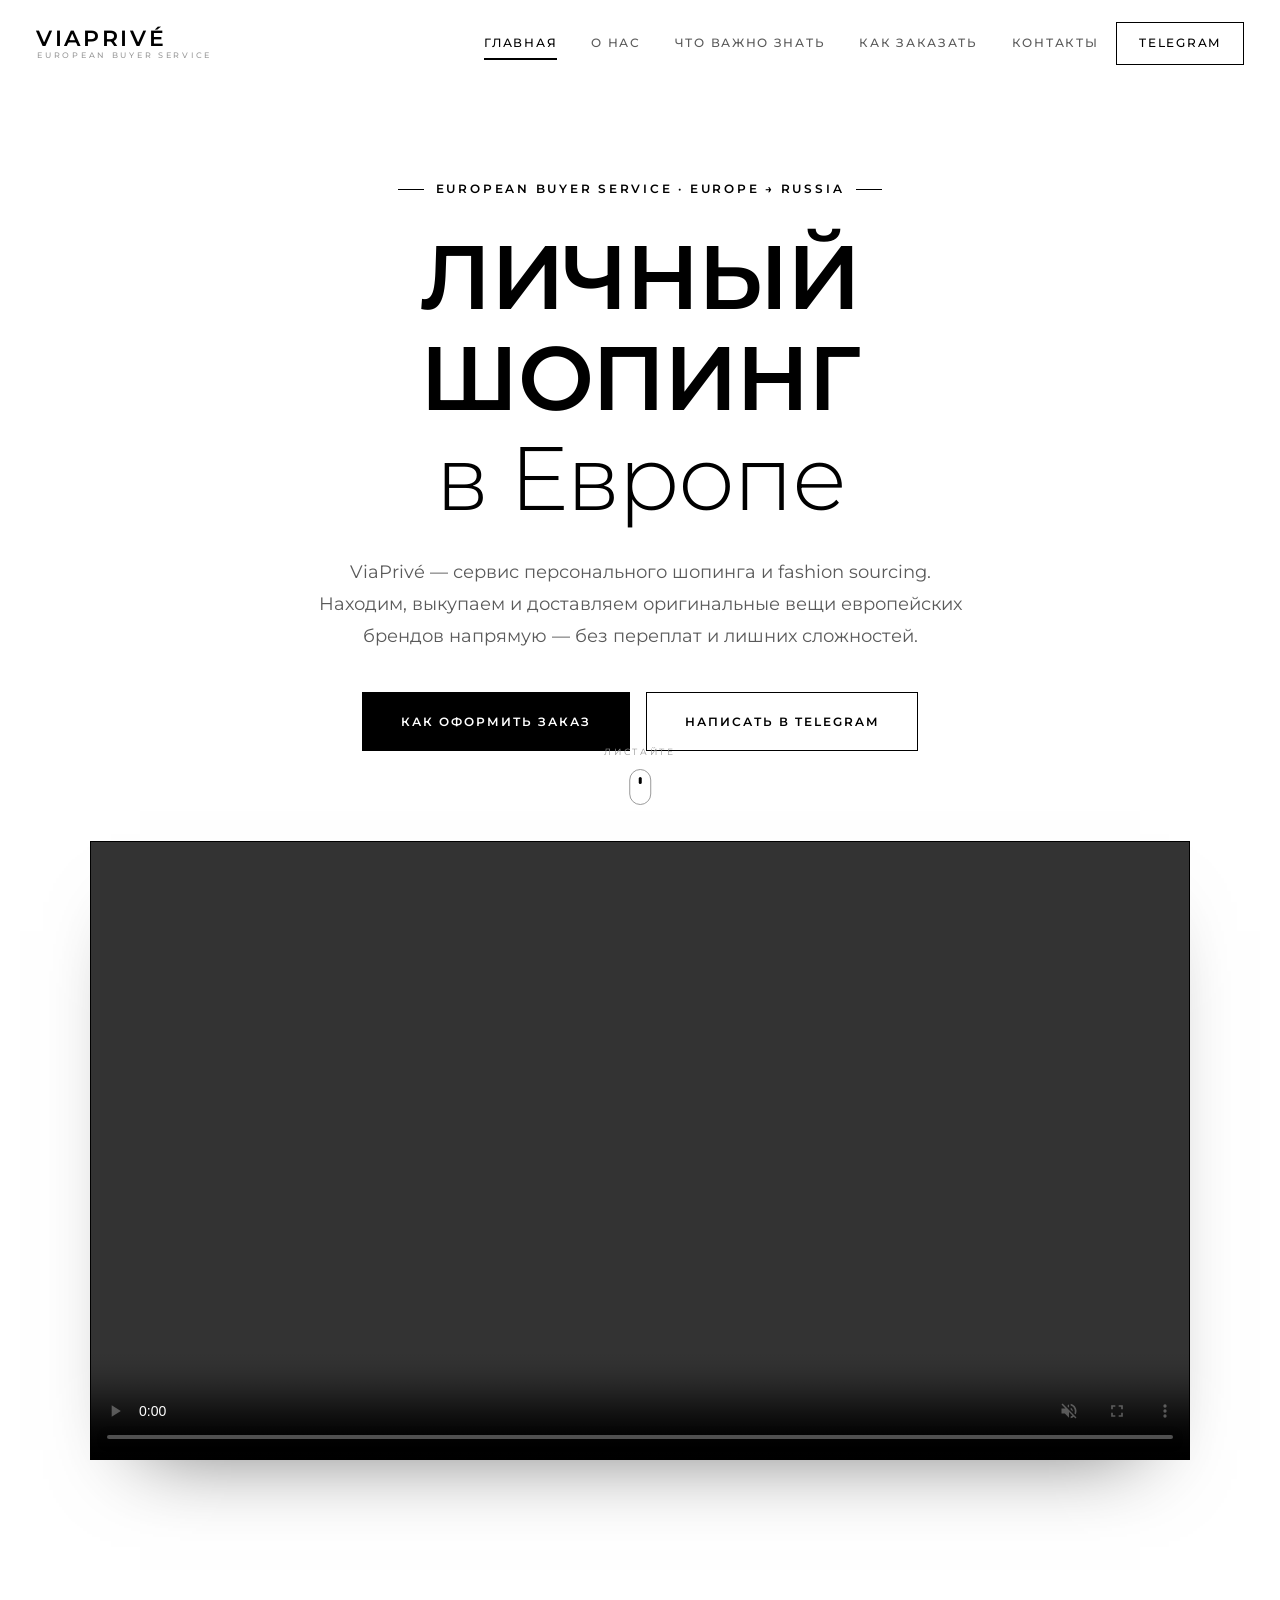
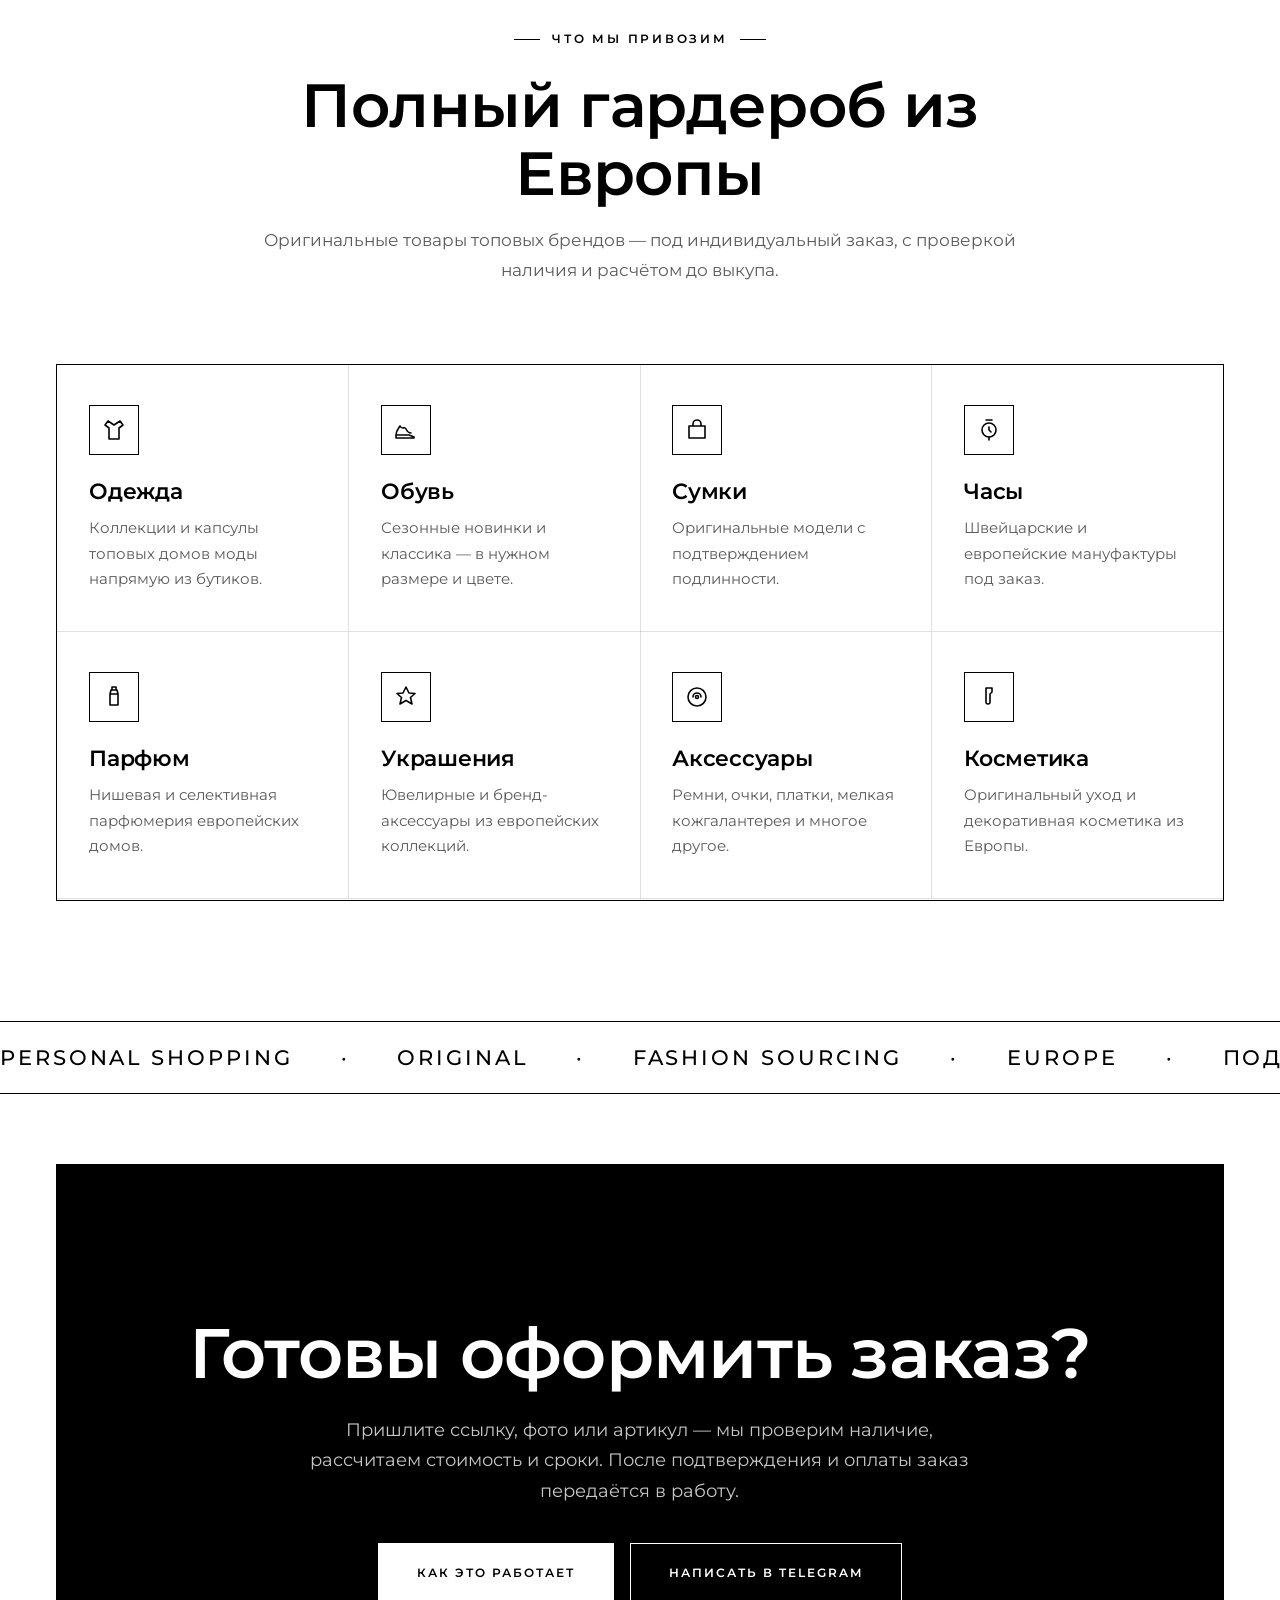
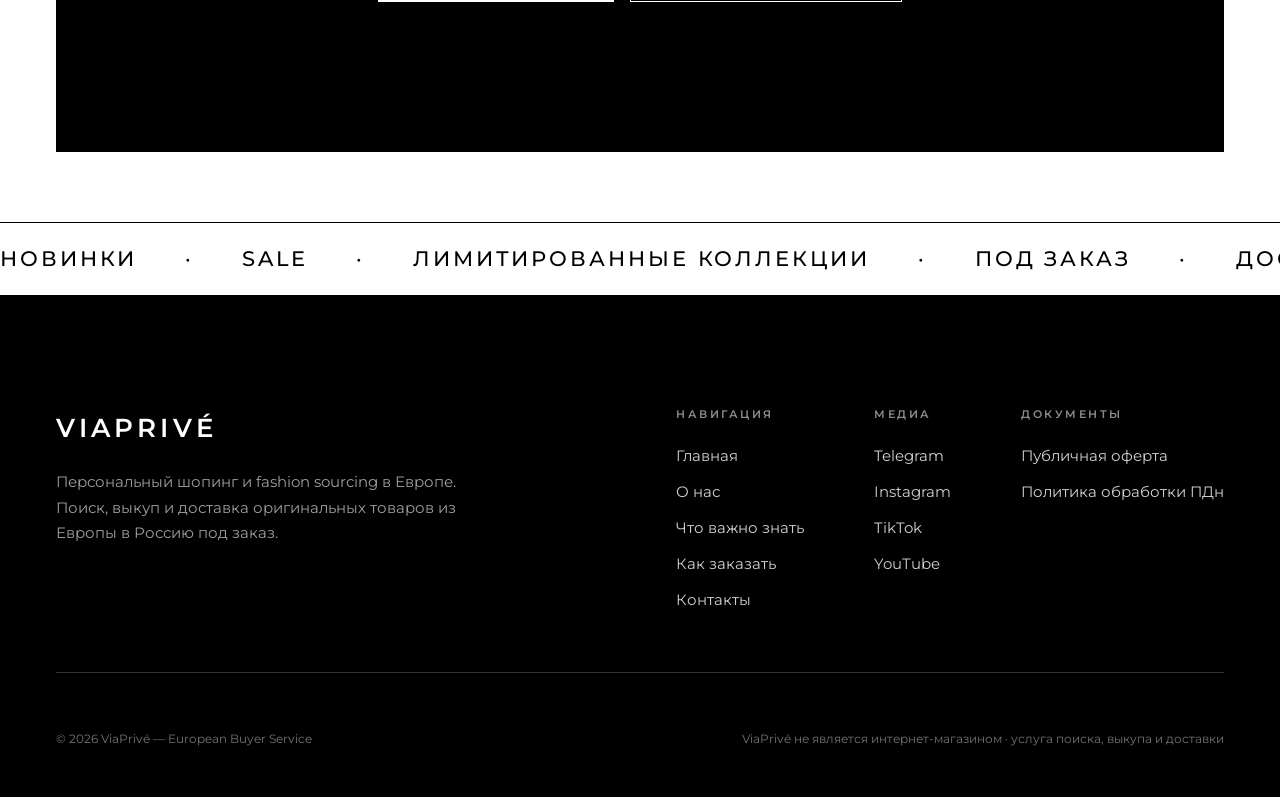
==== commit 492d225e: "Add spacing between black" ====
--- a/index.html
+++ b/index.html
@@ -114,8 +114,8 @@
   </div>
 </section>
 
-<!-- MARQUEE -->
-<div class="marquee reveal">
+<!-- MARQUEE (над чёрной плашкой) -->
+<div class="marquee marquee--alt reveal">
   <div class="marquee__track">
     <span>Personal Shopping</span><span>·</span><span>Original</span><span>·</span><span>Fashion Sourcing</span><span>·</span><span>Europe</span><span>·</span><span>Под заказ</span><span>·</span><span>Доставка</span><span>·</span>
     <span>Personal Shopping</span><span>·</span><span>Original</span><span>·</span><span>Fashion Sourcing</span><span>·</span><span>Europe</span><span>·</span><span>Под заказ</span><span>·</span><span>Доставка</span><span>·</span>
@@ -126,7 +126,6 @@
 <section class="cta">
   <div class="wrap">
     <div class="cta__card reveal">
-      <span class="eyebrow">Доступ к европейскому шопингу</span>
       <h2>Готовы оформить заказ?</h2>
       <p>Пришлите ссылку, фото или артикул — мы проверим наличие, рассчитаем стоимость и сроки. После подтверждения и оплаты заказ передаётся в работу.</p>
       <div class="cta__actions">
@@ -136,6 +135,14 @@
     </div>
   </div>
 </section>
+
+<!-- MARQUEE (под чёрной плашкой) -->
+<div class="marquee marquee--alt reveal">
+  <div class="marquee__track">
+    <span>Новинки</span><span>·</span><span>Sale</span><span>·</span><span>Лимитированные коллекции</span><span>·</span><span>Под заказ</span><span>·</span><span>Доставка в Россию</span><span>·</span><span>Только оригинал</span><span>·</span>
+    <span>Новинки</span><span>·</span><span>Sale</span><span>·</span><span>Лимитированные коллекции</span><span>·</span><span>Под заказ</span><span>·</span><span>Доставка в Россию</span><span>·</span><span>Только оригинал</span><span>·</span>
+  </div>
+</div>
 
 <!-- FOOTER -->
 <footer class="footer">
--- a/assets/css/style.css
+++ b/assets/css/style.css
@@ -7,7 +7,7 @@
   --paper:    #ffffff;
   --paper-2:  #f5f5f4;
   --white:    #ffffff;
-  --ink:      #0d0d0d;
+  --ink:      #000000;
   --ink-soft: #5a5a5a;
   --ink-dim:  #9a9a9a;
   --line:     rgba(0,0,0,.12);
@@ -222,7 +222,7 @@
 /* ============================================================
    CTA
    ============================================================ */
-.cta { padding: 0; }
+.cta { padding: 70px 0; }
 .cta__card { max-width: none; margin: 0; padding: 150px 50px; text-align: center; background: var(--ink); color: var(--paper); position: relative; overflow: hidden; }
 .cta__card .eyebrow { color: var(--paper); }
 .cta__card .eyebrow::before, .cta__card .eyebrow::after { background: var(--paper); }
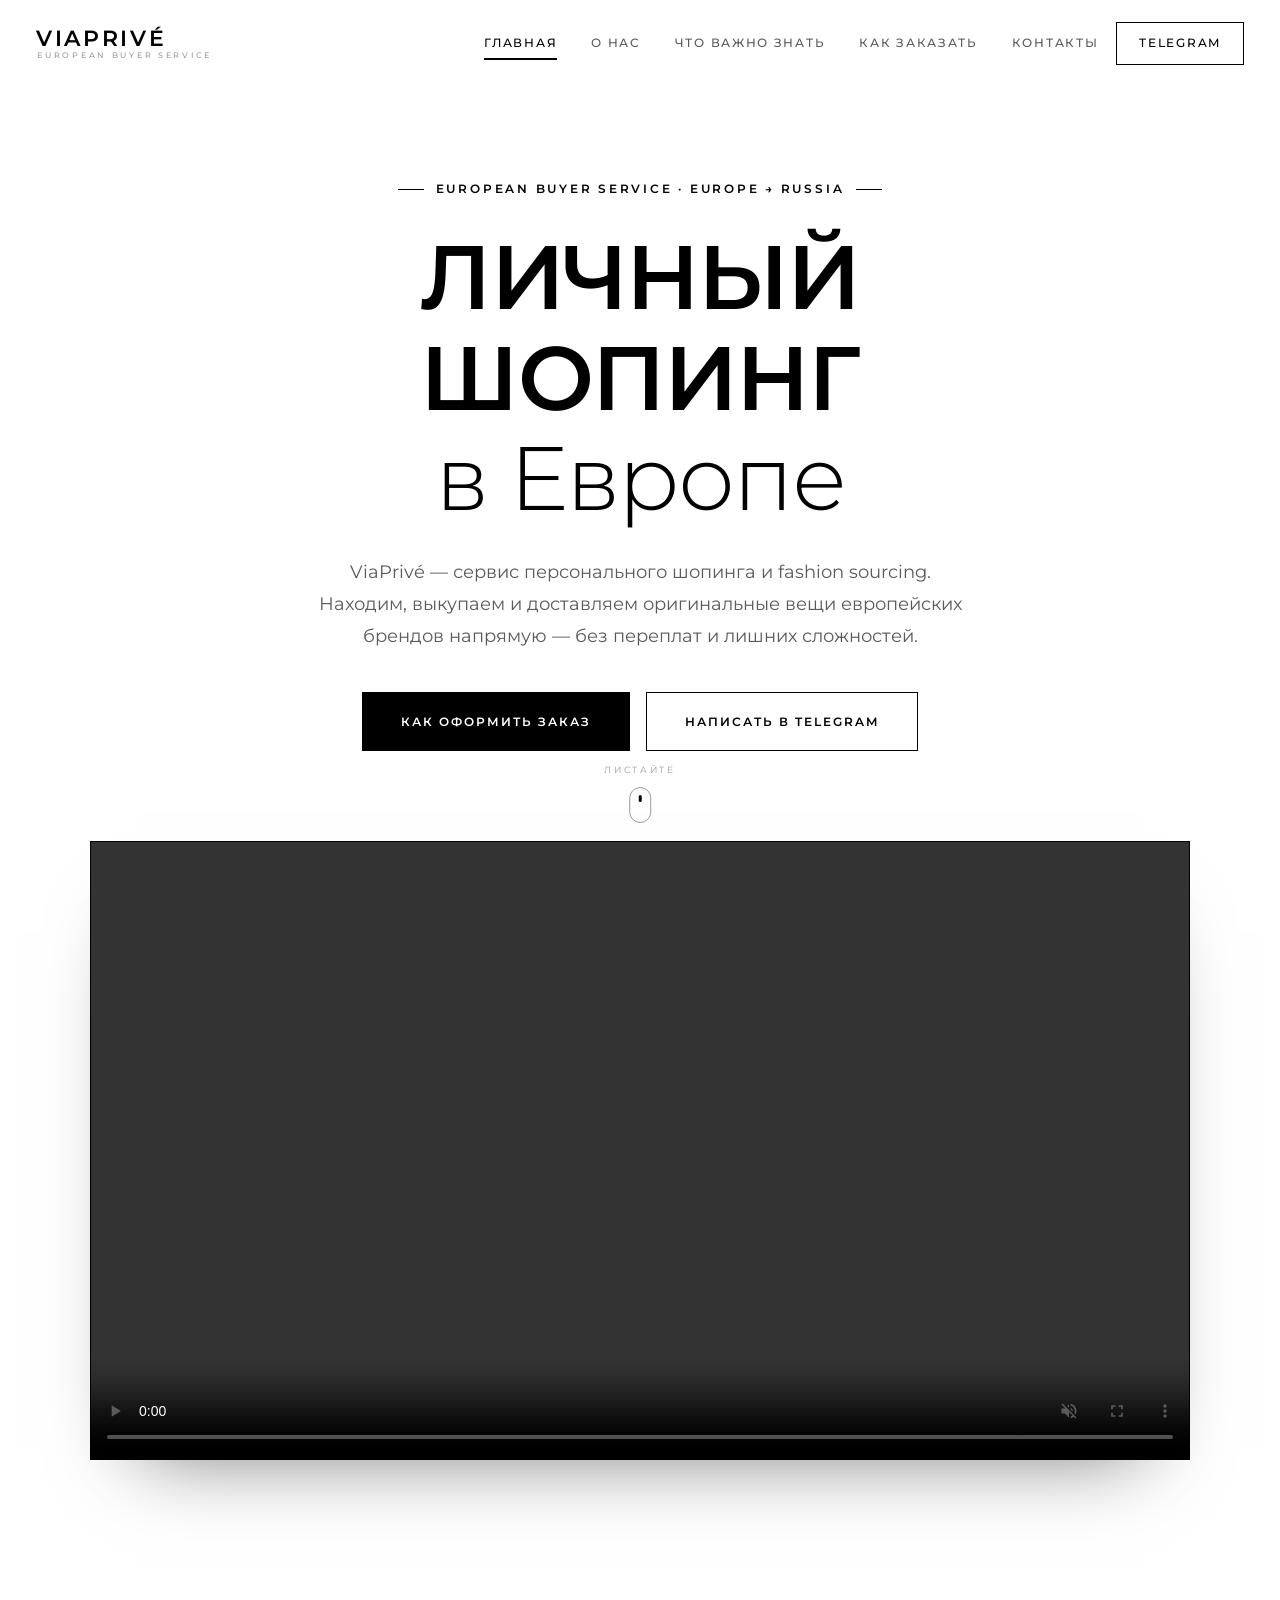
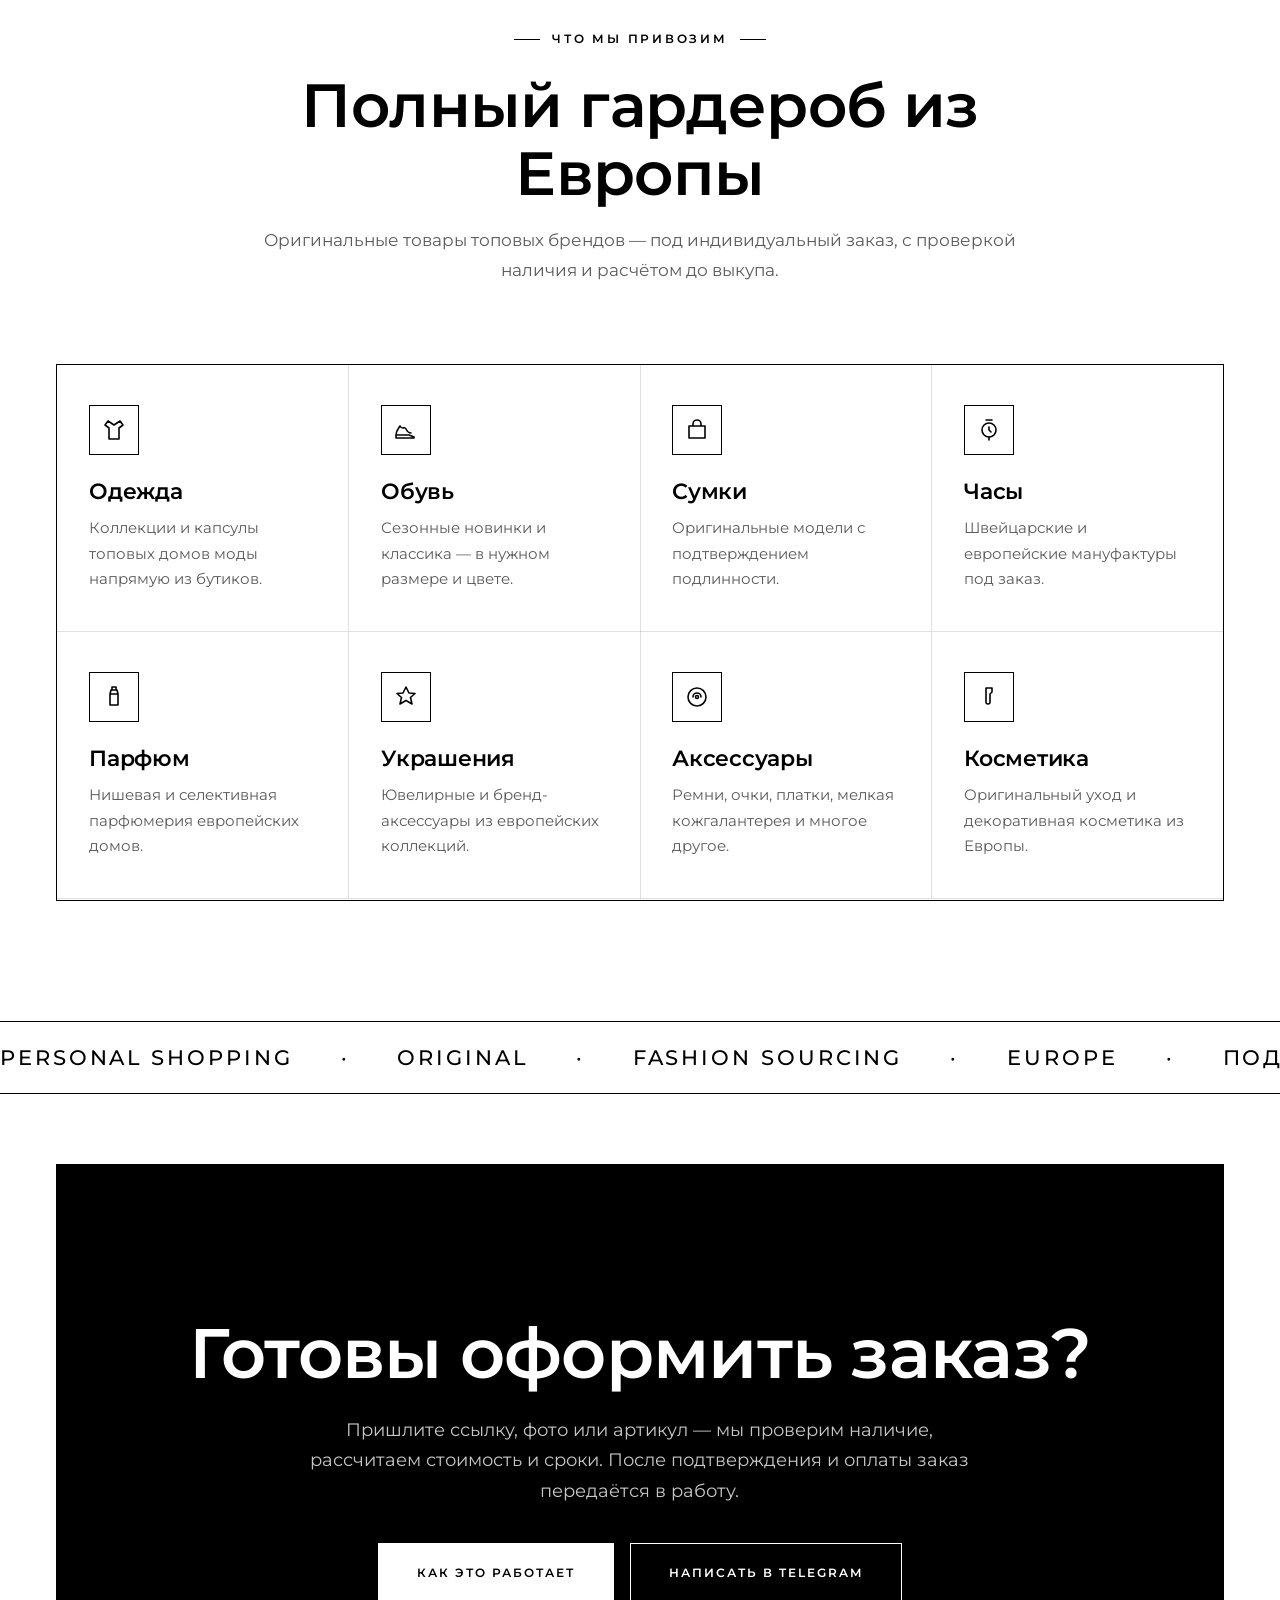
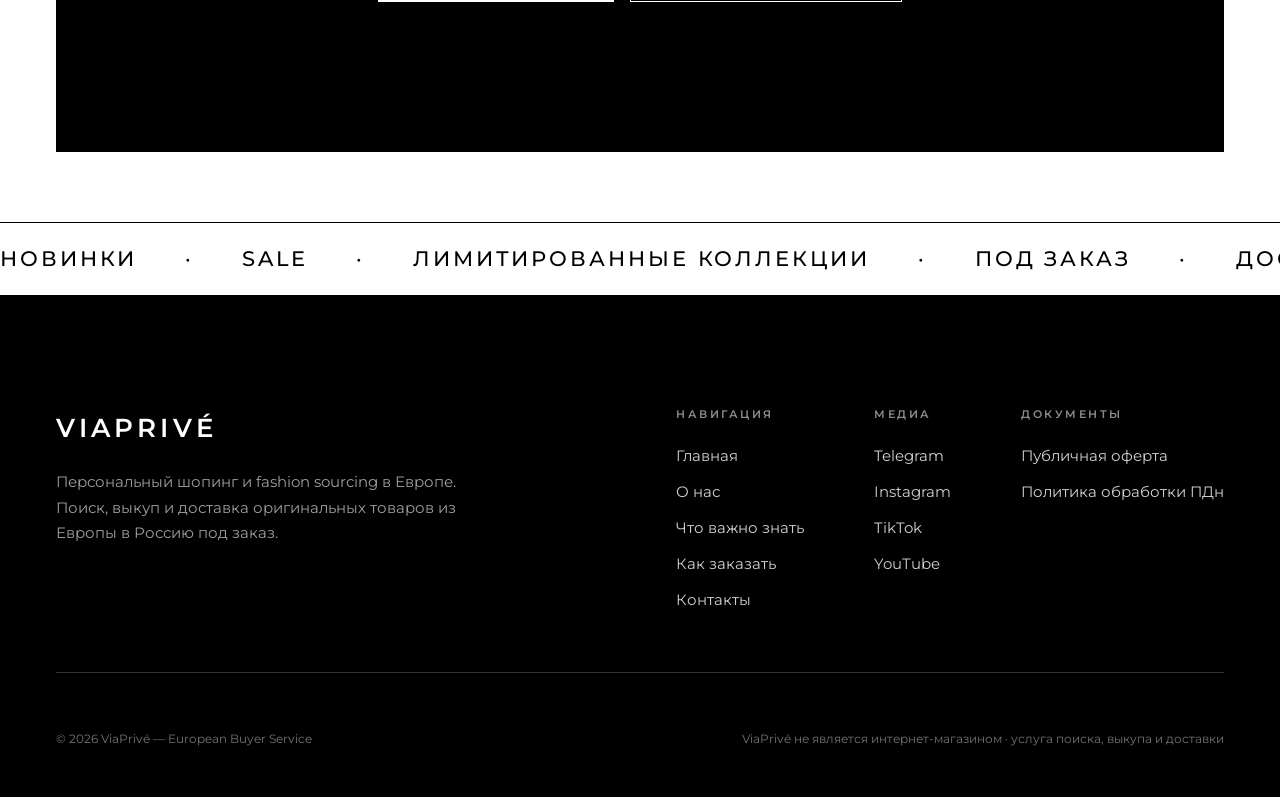
==== commit 34e7282e: "Чистые URL без .html: страницы в папках (/about/, /order/, /info/, /contacts/), корневые пути к ресу" ====
--- a/index.html
+++ b/index.html
@@ -8,8 +8,8 @@
 <link rel="preconnect" href="https://fonts.googleapis.com">
 <link rel="preconnect" href="https://fonts.gstatic.com" crossorigin>
 <link href="https://fonts.googleapis.com/css2?family=Montserrat:wght@300;400;500;600;700&display=swap" rel="stylesheet">
-<link rel="stylesheet" href="assets/css/style.css">
-<link rel="icon" href="assets/img/logo-dark.svg">
+<link rel="stylesheet" href="/assets/css/style.css">
+<link rel="icon" href="/assets/img/logo-dark.svg">
 </head>
 <body>
 
@@ -18,13 +18,13 @@
 
 <!-- Навигация -->
 <header class="nav">
-  <a class="nav__logo" href="index.html" data-link><span class="word"><b>ViaPrivé</b><small>European Buyer Service</small></span></a>
+  <a class="nav__logo" href="/" data-link><span class="word"><b>ViaPrivé</b><small>European Buyer Service</small></span></a>
   <nav class="nav__links">
-    <a href="index.html" class="active" data-link>Главная</a>
-    <a href="about.html" data-link>О нас</a>
-    <a href="info.html" data-link>Что важно знать</a>
-    <a href="order.html" data-link>Как заказать</a>
-    <a href="contacts.html" data-link>Контакты</a>
+    <a href="/" class="active" data-link>Главная</a>
+    <a href="/about/" data-link>О нас</a>
+    <a href="/info/" data-link>Что важно знать</a>
+    <a href="/order/" data-link>Как заказать</a>
+    <a href="/contacts/" data-link>Контакты</a>
     <a href="https://t.me/viaprive" class="nav__cta" target="_blank" rel="noopener">Telegram</a>
   </nav>
   <div class="nav__burger" aria-label="Меню"><span></span><span></span><span></span></div>
@@ -43,7 +43,7 @@
           и лишних сложностей.
         </p>
         <div class="hero__actions">
-          <a href="order.html" class="btn btn--gold" data-link>Как оформить заказ</a>
+          <a href="/order/" class="btn btn--gold" data-link>Как оформить заказ</a>
           <a href="https://t.me/viaprive" class="btn btn--ghost" target="_blank" rel="noopener">Написать в Telegram</a>
         </div>
       </div>
@@ -56,7 +56,7 @@
 <section class="videoblock" style="padding:0 0 40px">
   <div class="wrap">
     <figure class="videoblock__frame reveal">
-      <video src="assets/video/timeline1.mp4" autoplay muted loop playsinline controls preload="auto"></video>
+      <video src="/assets/video/timeline1.mp4" autoplay muted loop playsinline controls preload="auto"></video>
     </figure>
   </div>
 </section>
@@ -129,7 +129,7 @@
       <h2>Готовы оформить заказ?</h2>
       <p>Пришлите ссылку, фото или артикул — мы проверим наличие, рассчитаем стоимость и сроки. После подтверждения и оплаты заказ передаётся в работу.</p>
       <div class="cta__actions">
-        <a href="order.html" class="btn btn--gold" data-link>Как это работает</a>
+        <a href="/order/" class="btn btn--gold" data-link>Как это работает</a>
         <a href="https://t.me/viaprive" class="btn btn--ghost" target="_blank" rel="noopener">Написать в Telegram</a>
       </div>
     </div>
@@ -155,11 +155,11 @@
       <div class="footer__cols">
         <div class="footer__col">
           <h4>Навигация</h4>
-          <a href="index.html" data-link>Главная</a>
-          <a href="about.html" data-link>О нас</a>
-          <a href="info.html" data-link>Что важно знать</a>
-          <a href="order.html" data-link>Как заказать</a>
-          <a href="contacts.html" data-link>Контакты</a>
+          <a href="/" data-link>Главная</a>
+          <a href="/about/" data-link>О нас</a>
+          <a href="/info/" data-link>Что важно знать</a>
+          <a href="/order/" data-link>Как заказать</a>
+          <a href="/contacts/" data-link>Контакты</a>
         </div>
         <div class="footer__col">
           <h4>Медиа</h4>
@@ -170,8 +170,8 @@
         </div>
         <div class="footer__col">
           <h4>Документы</h4>
-          <a href="info.html" data-link>Публичная оферта</a>
-          <a href="info.html" data-link>Политика обработки ПДн</a>
+          <a href="/info/" data-link>Публичная оферта</a>
+          <a href="/info/" data-link>Политика обработки ПДн</a>
         </div>
       </div>
     </div>
@@ -182,6 +182,6 @@
   </div>
 </footer>
 
-<script src="assets/js/main.js"></script>
+<script src="/assets/js/main.js"></script>
 </body>
 </html>
--- a/assets/css/style.css
+++ b/assets/css/style.css
@@ -112,7 +112,7 @@
 .hero__actions { display: flex; gap: 16px; flex-wrap: wrap; justify-content: center; }
 
 .hero__scroll {
-  position: absolute; bottom: 36px; left: 50%; transform: translateX(-50%); z-index: 4;
+  position: absolute; bottom: 18px; left: 50%; transform: translateX(-50%); z-index: 4;
   display: flex; flex-direction: column; align-items: center; gap: 10px;
   font-size: .56rem; letter-spacing: .3em; text-transform: uppercase; color: var(--ink-dim); pointer-events: none;
 }
